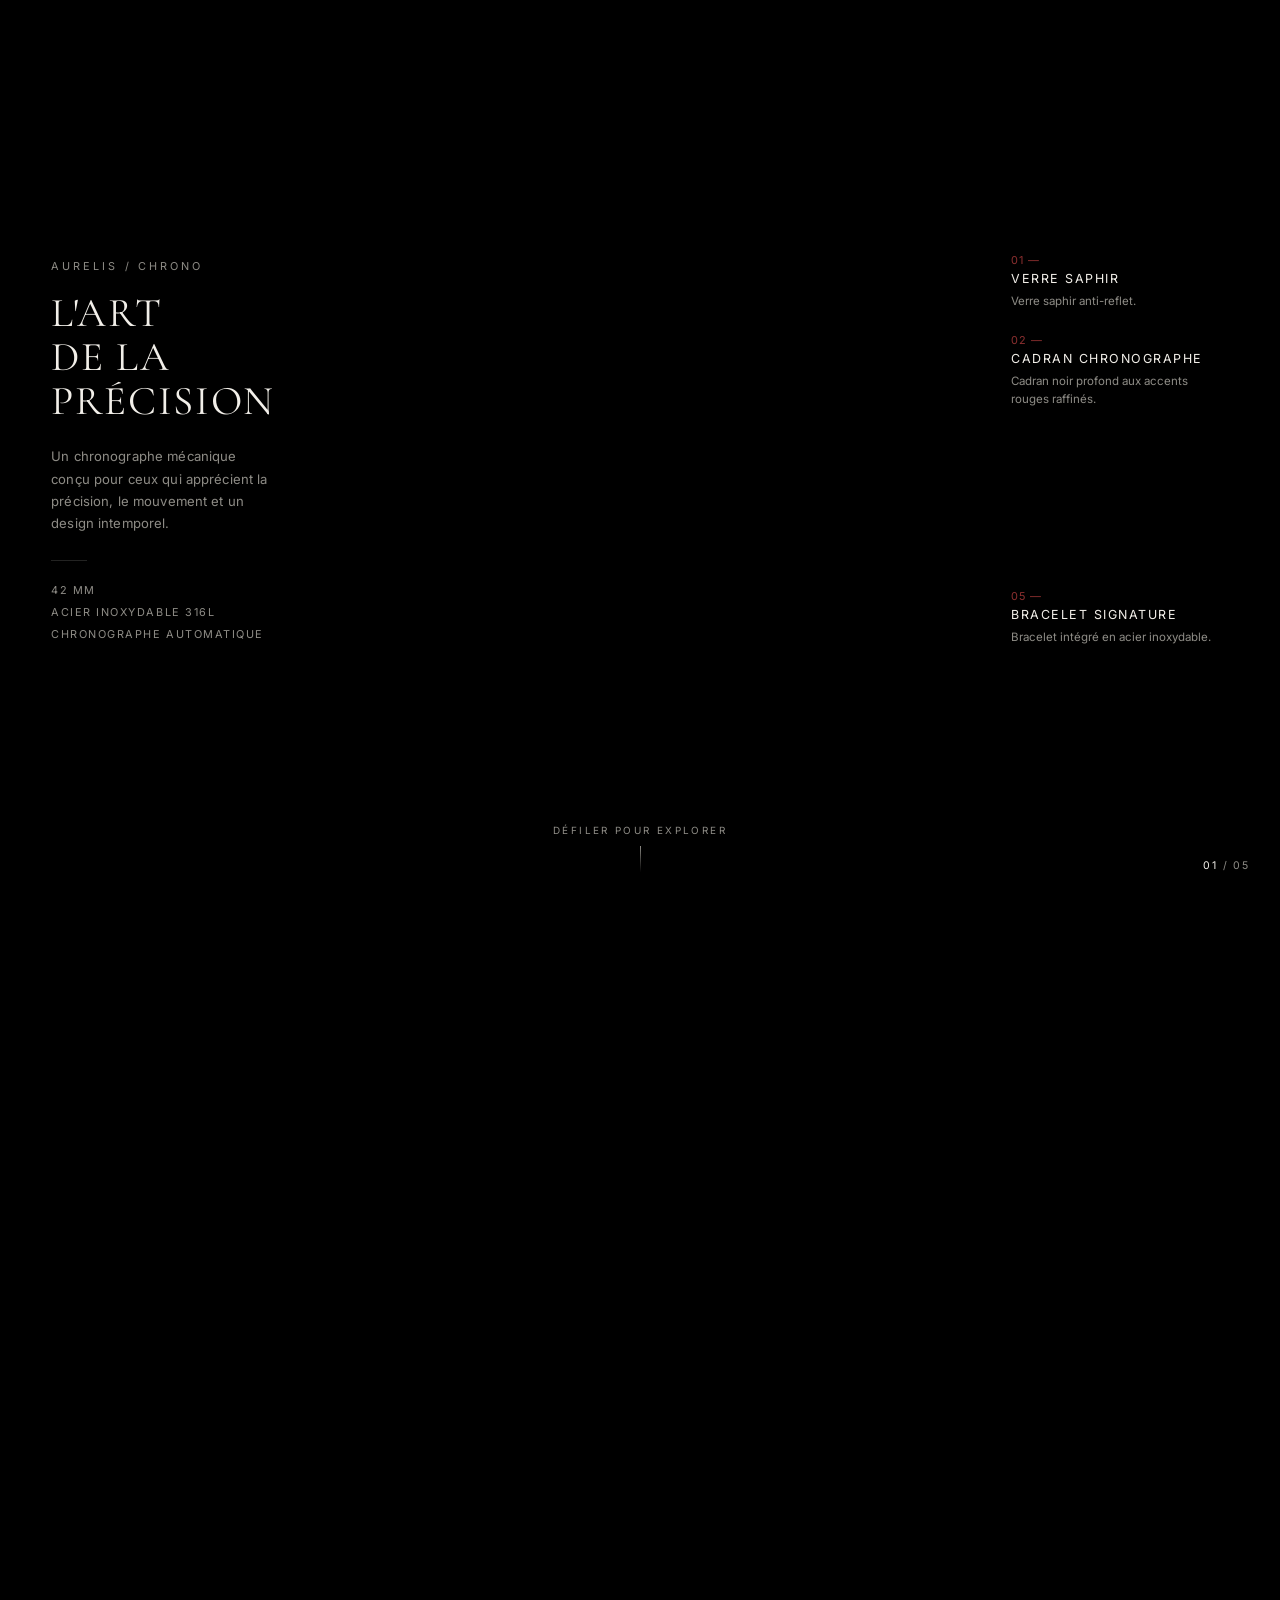
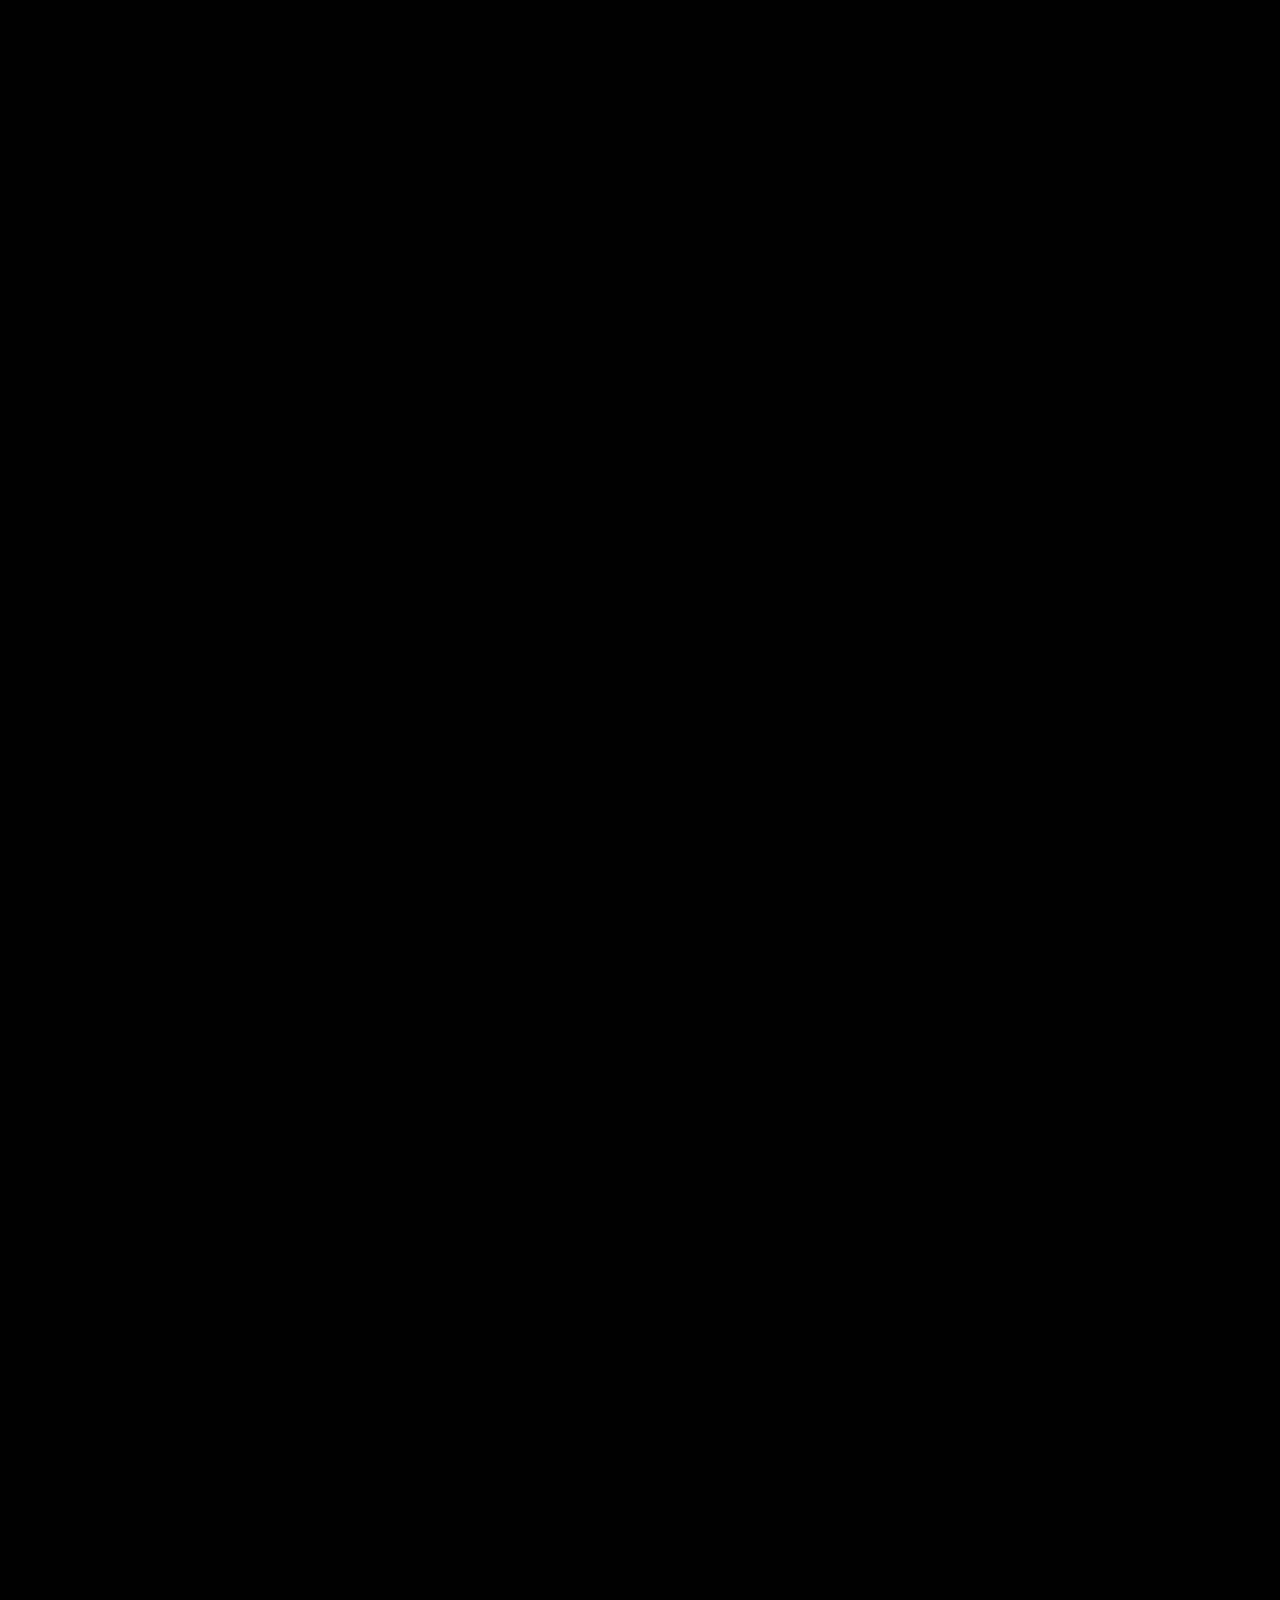
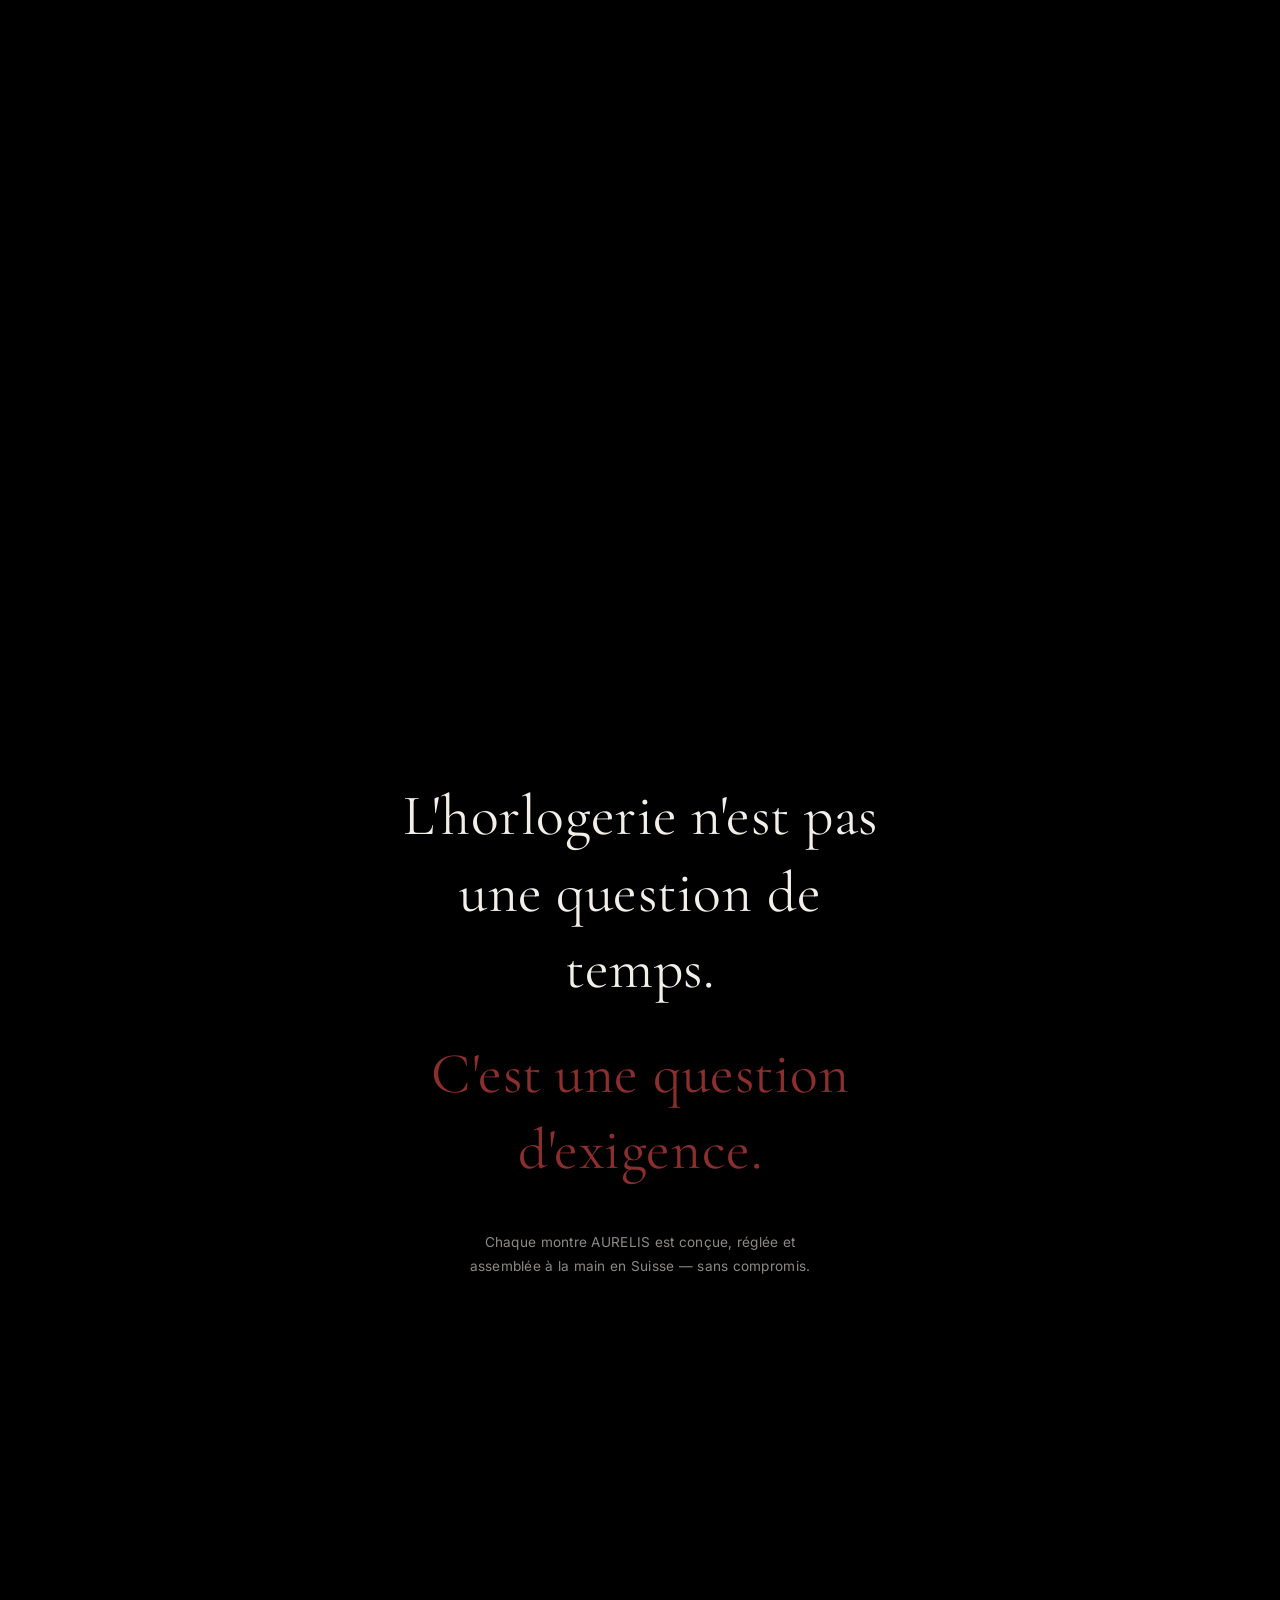
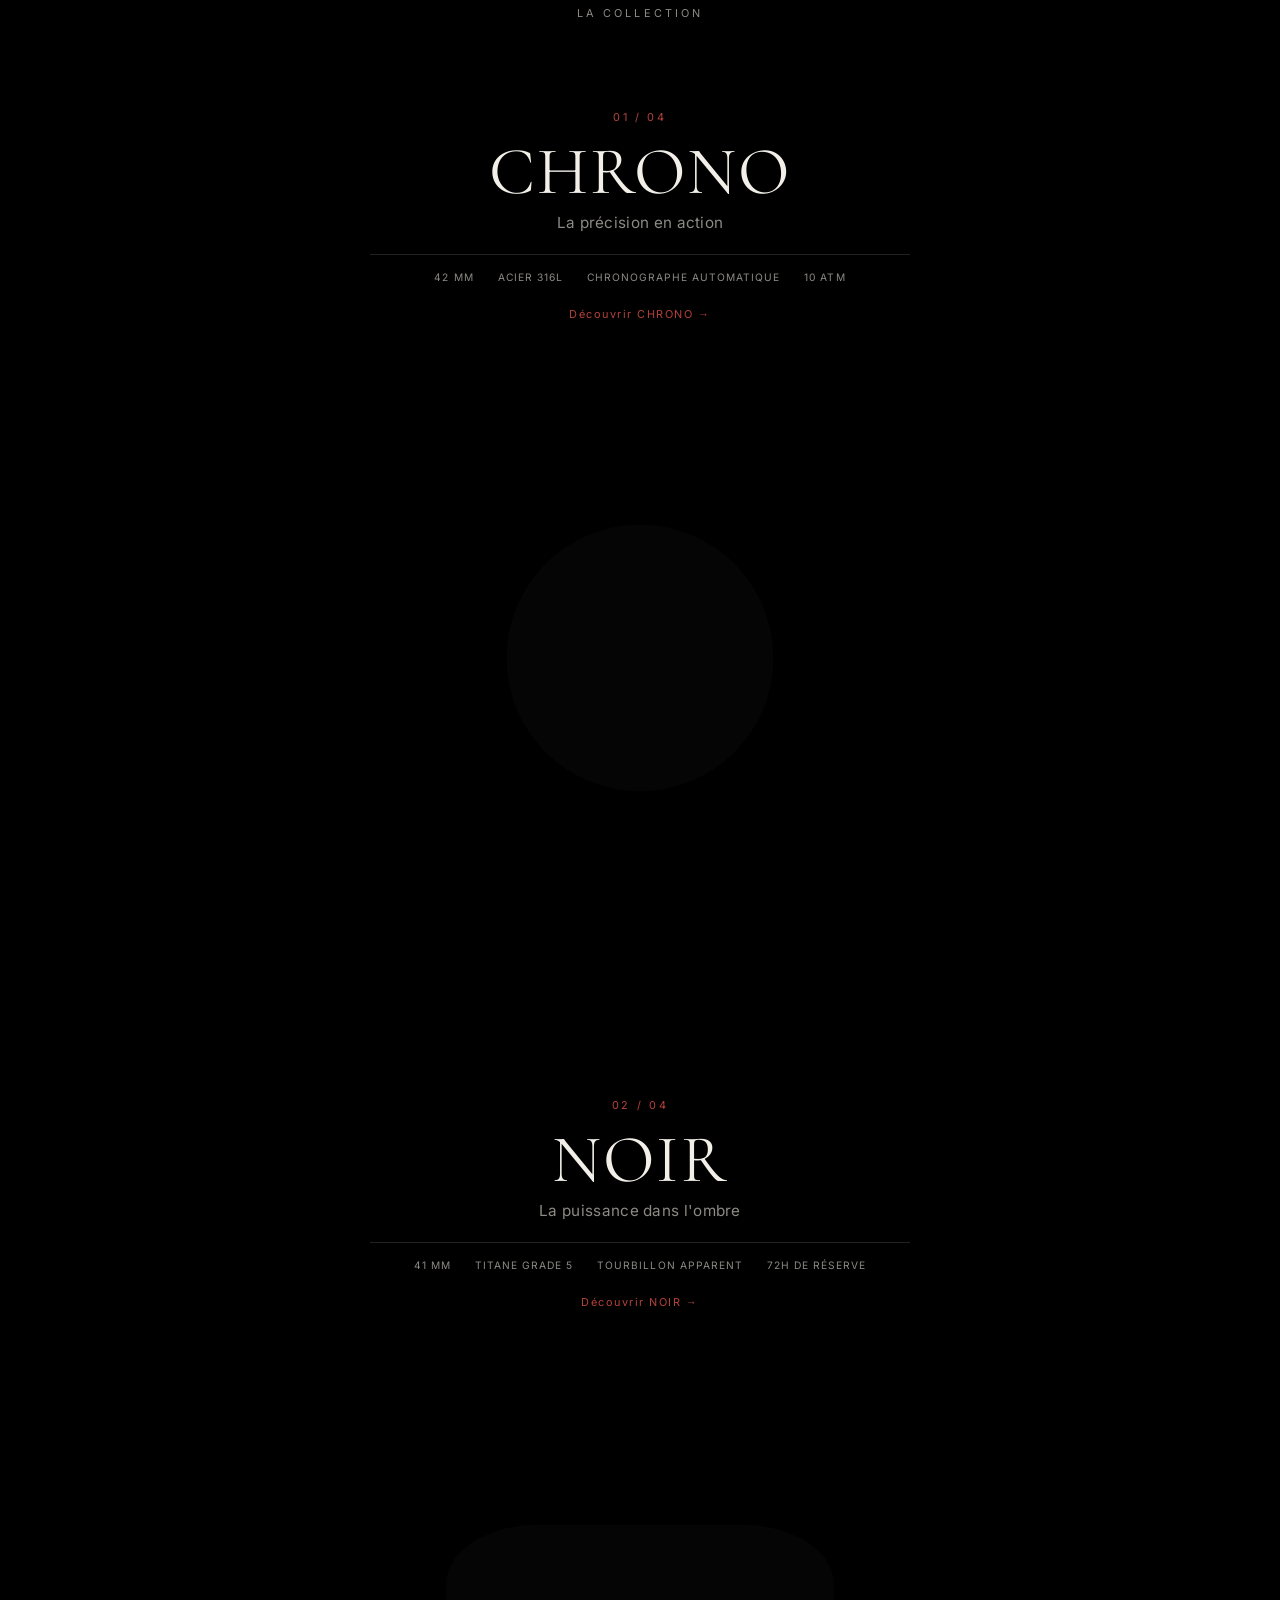
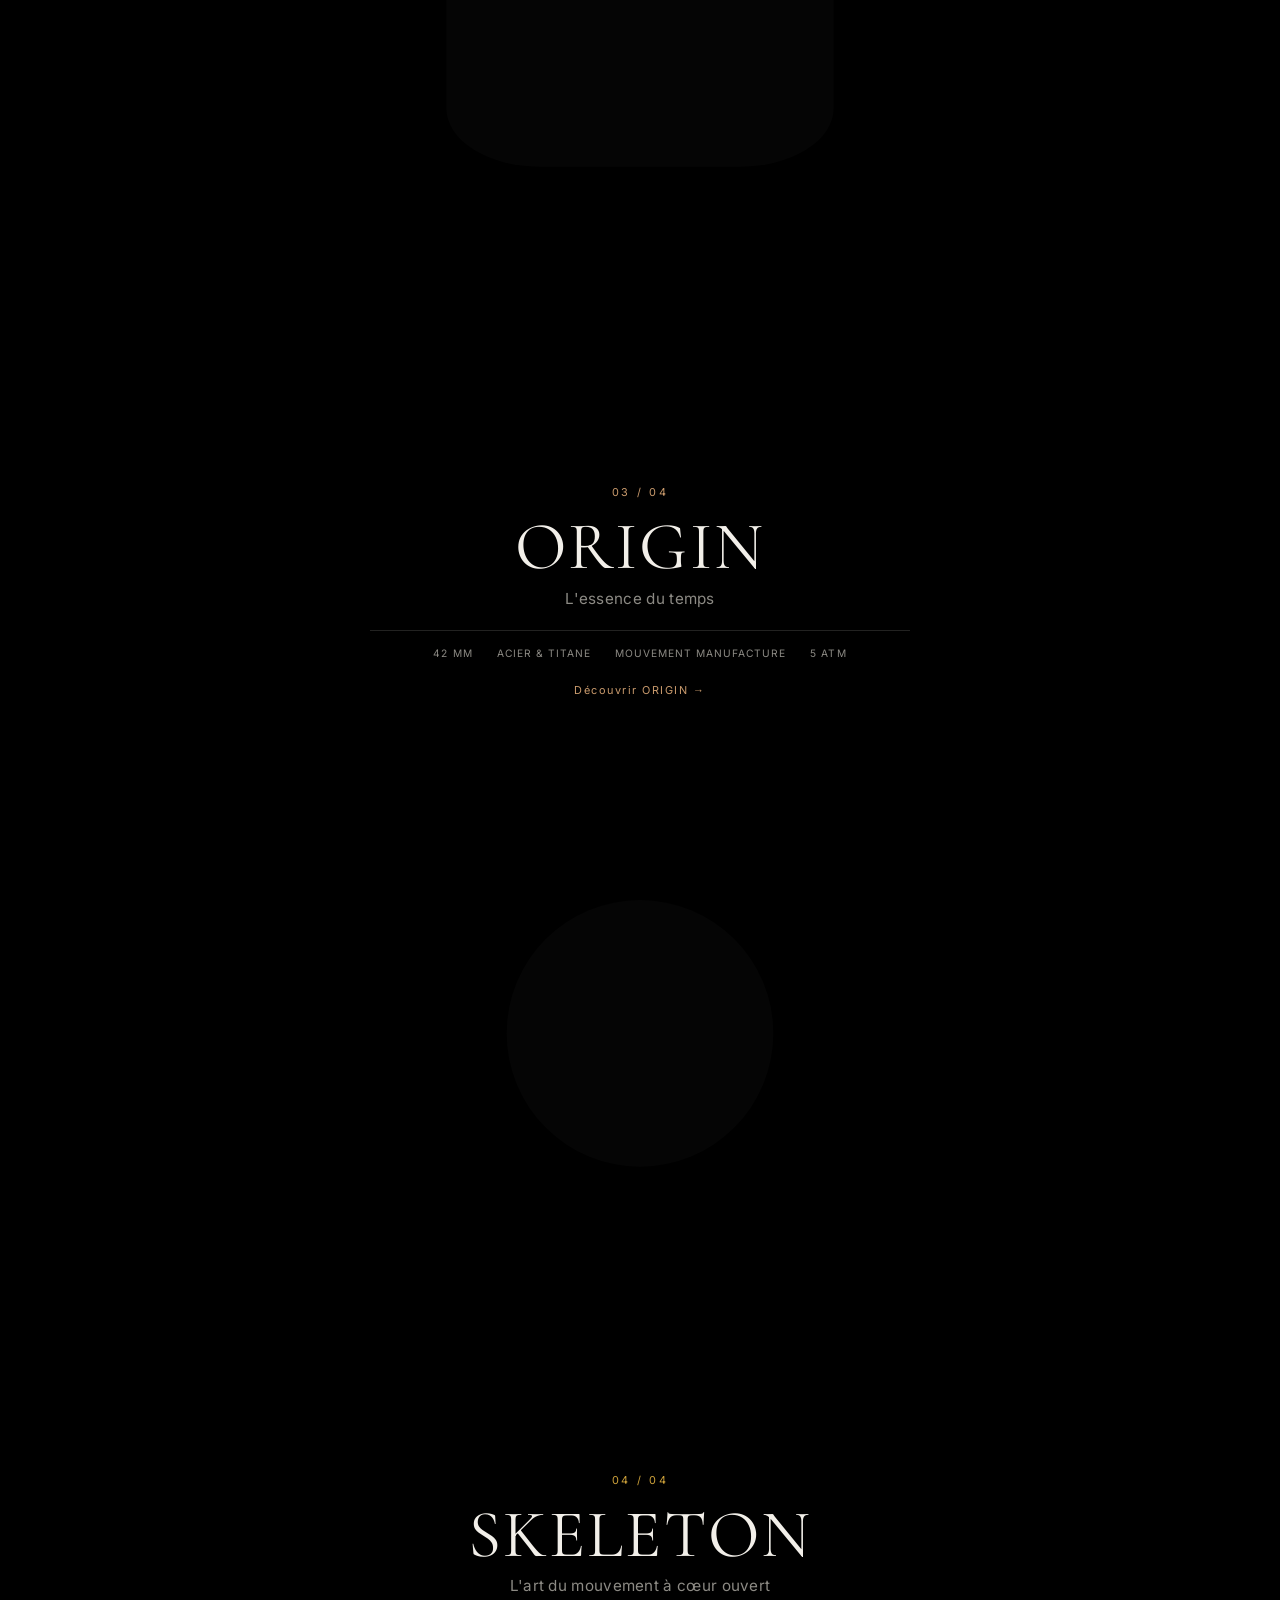
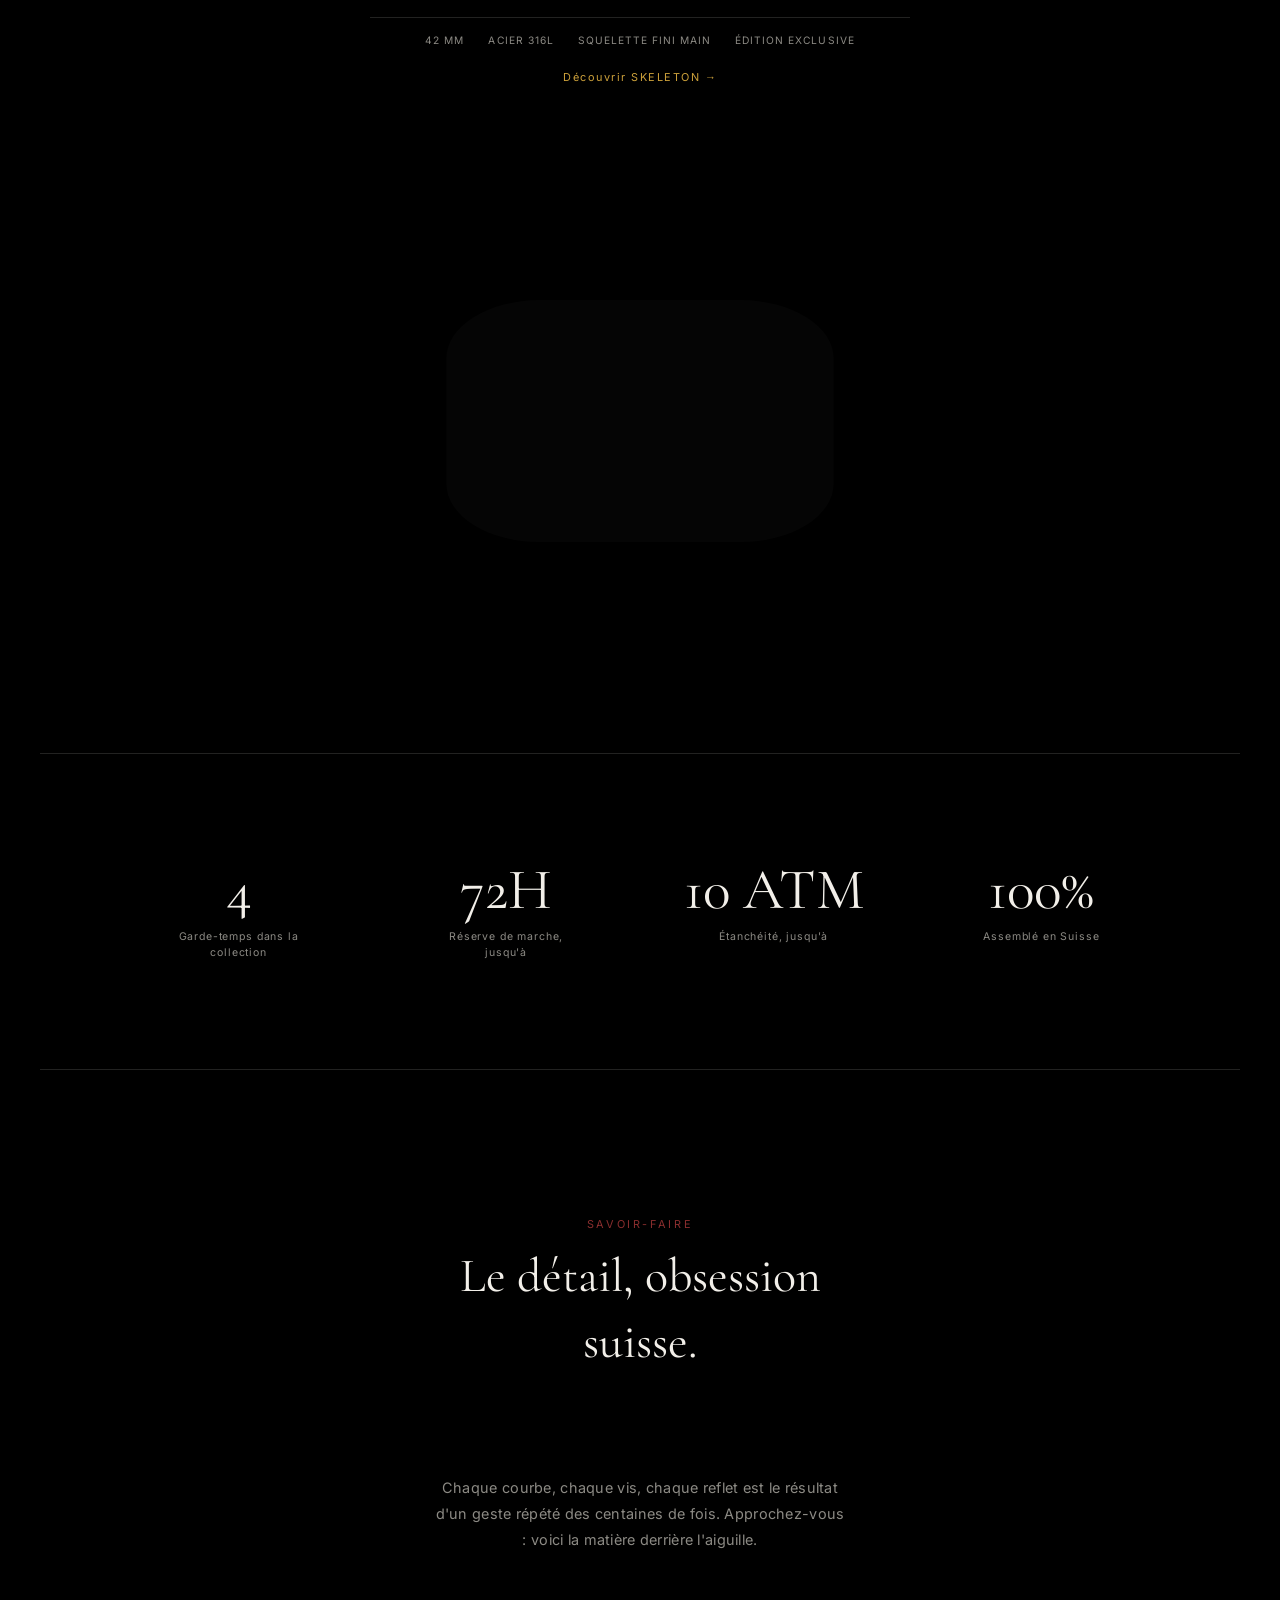
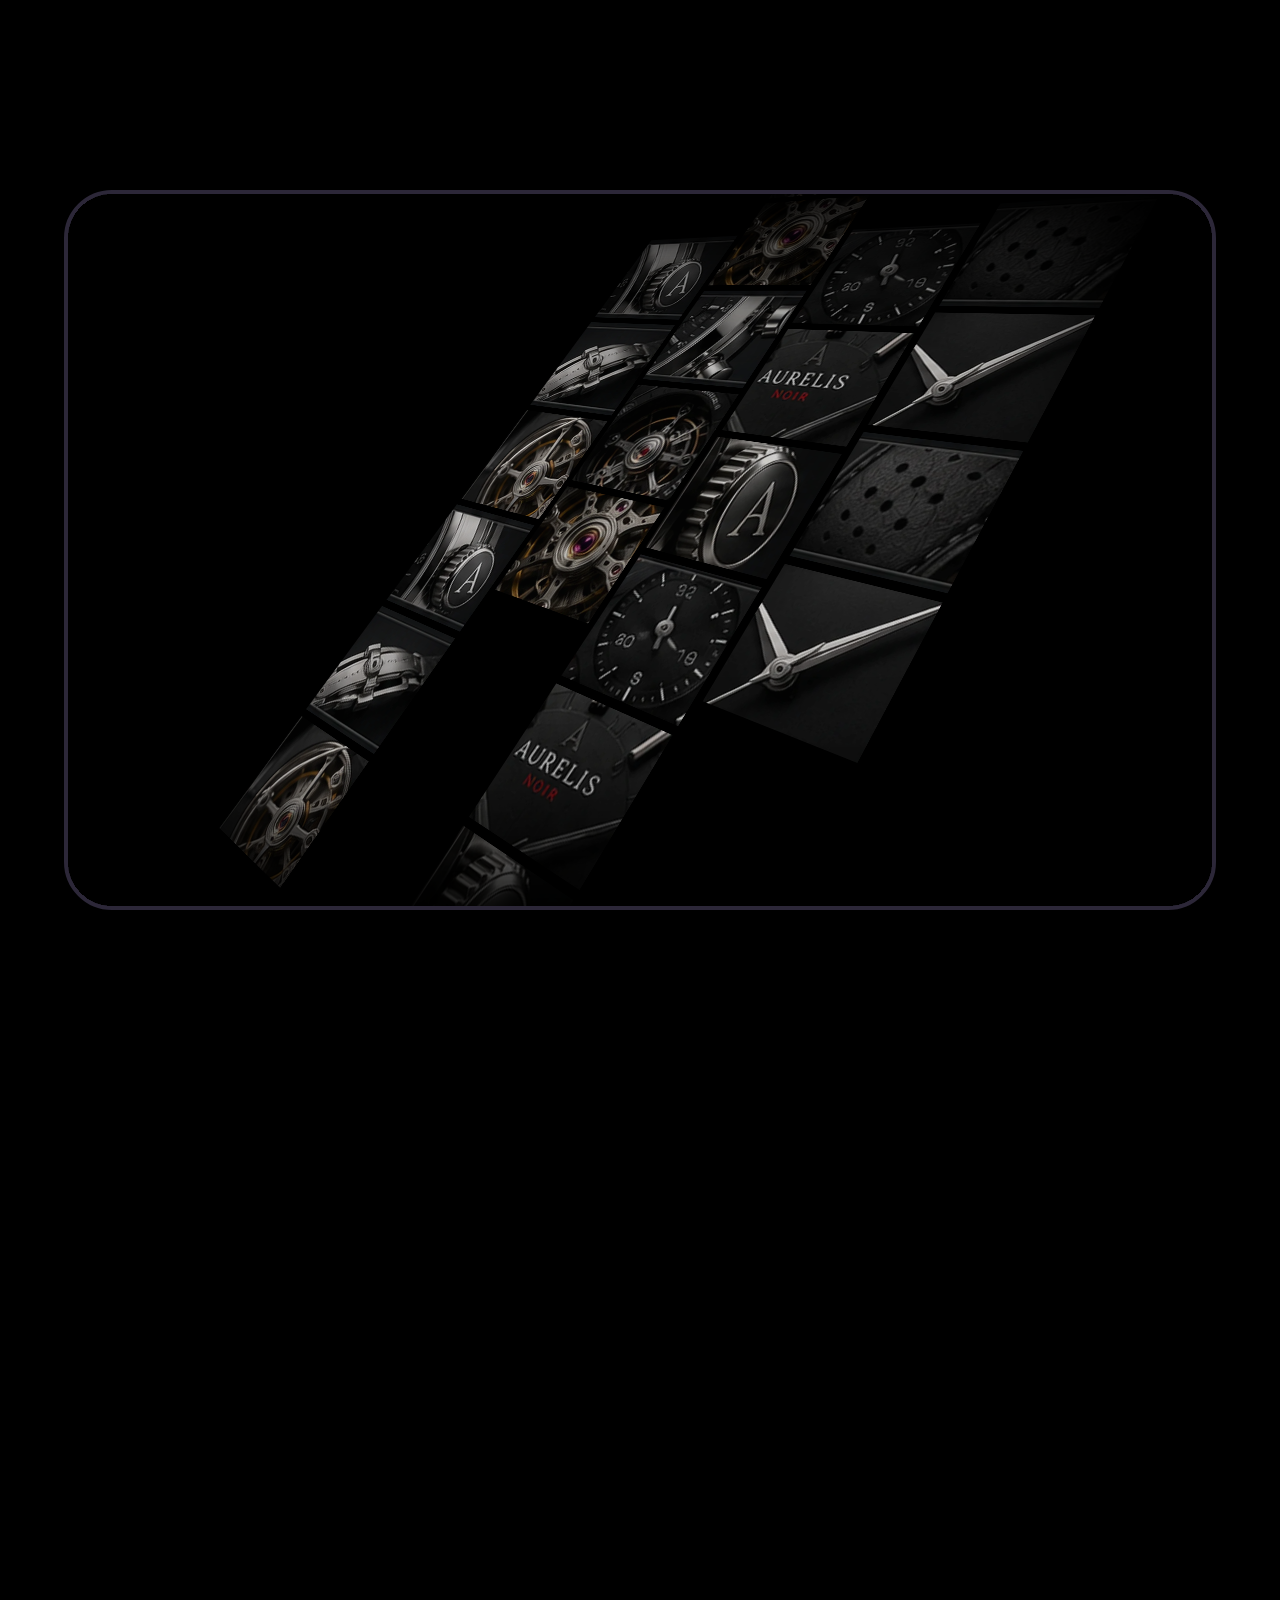
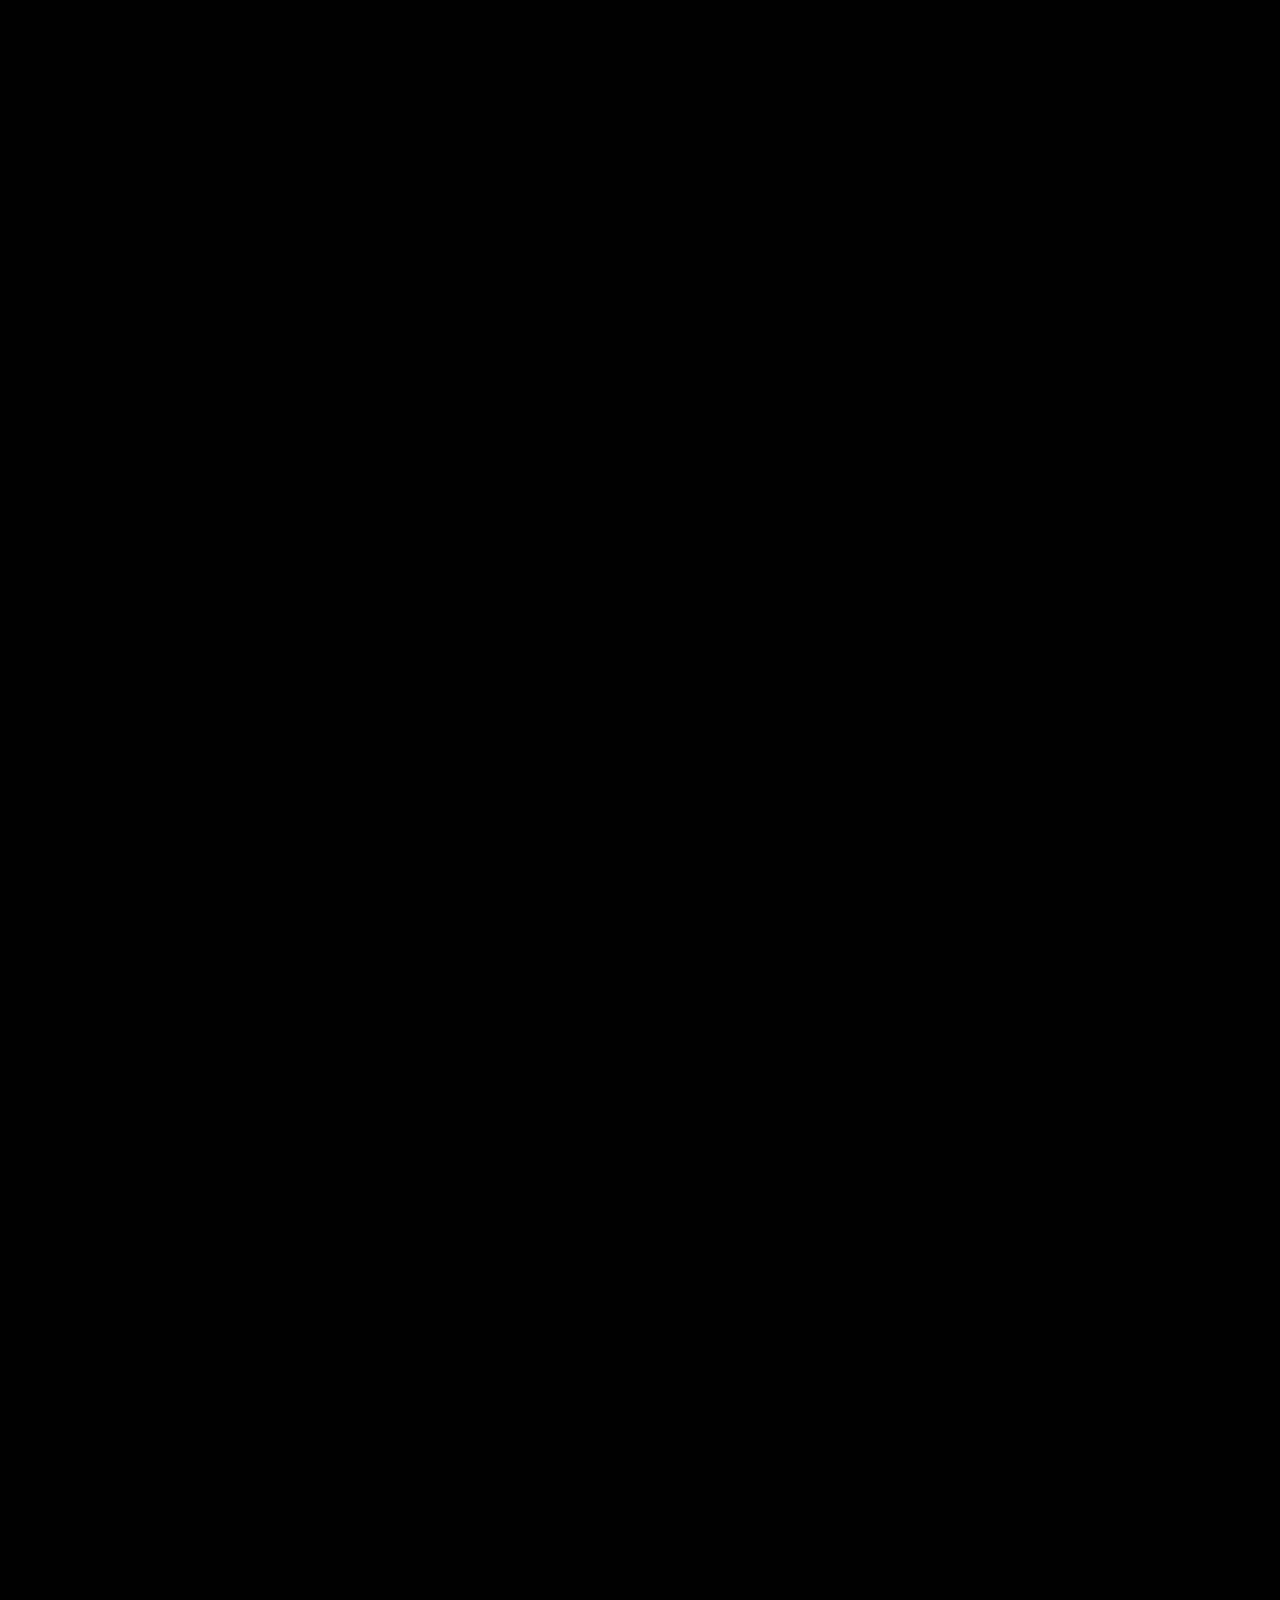
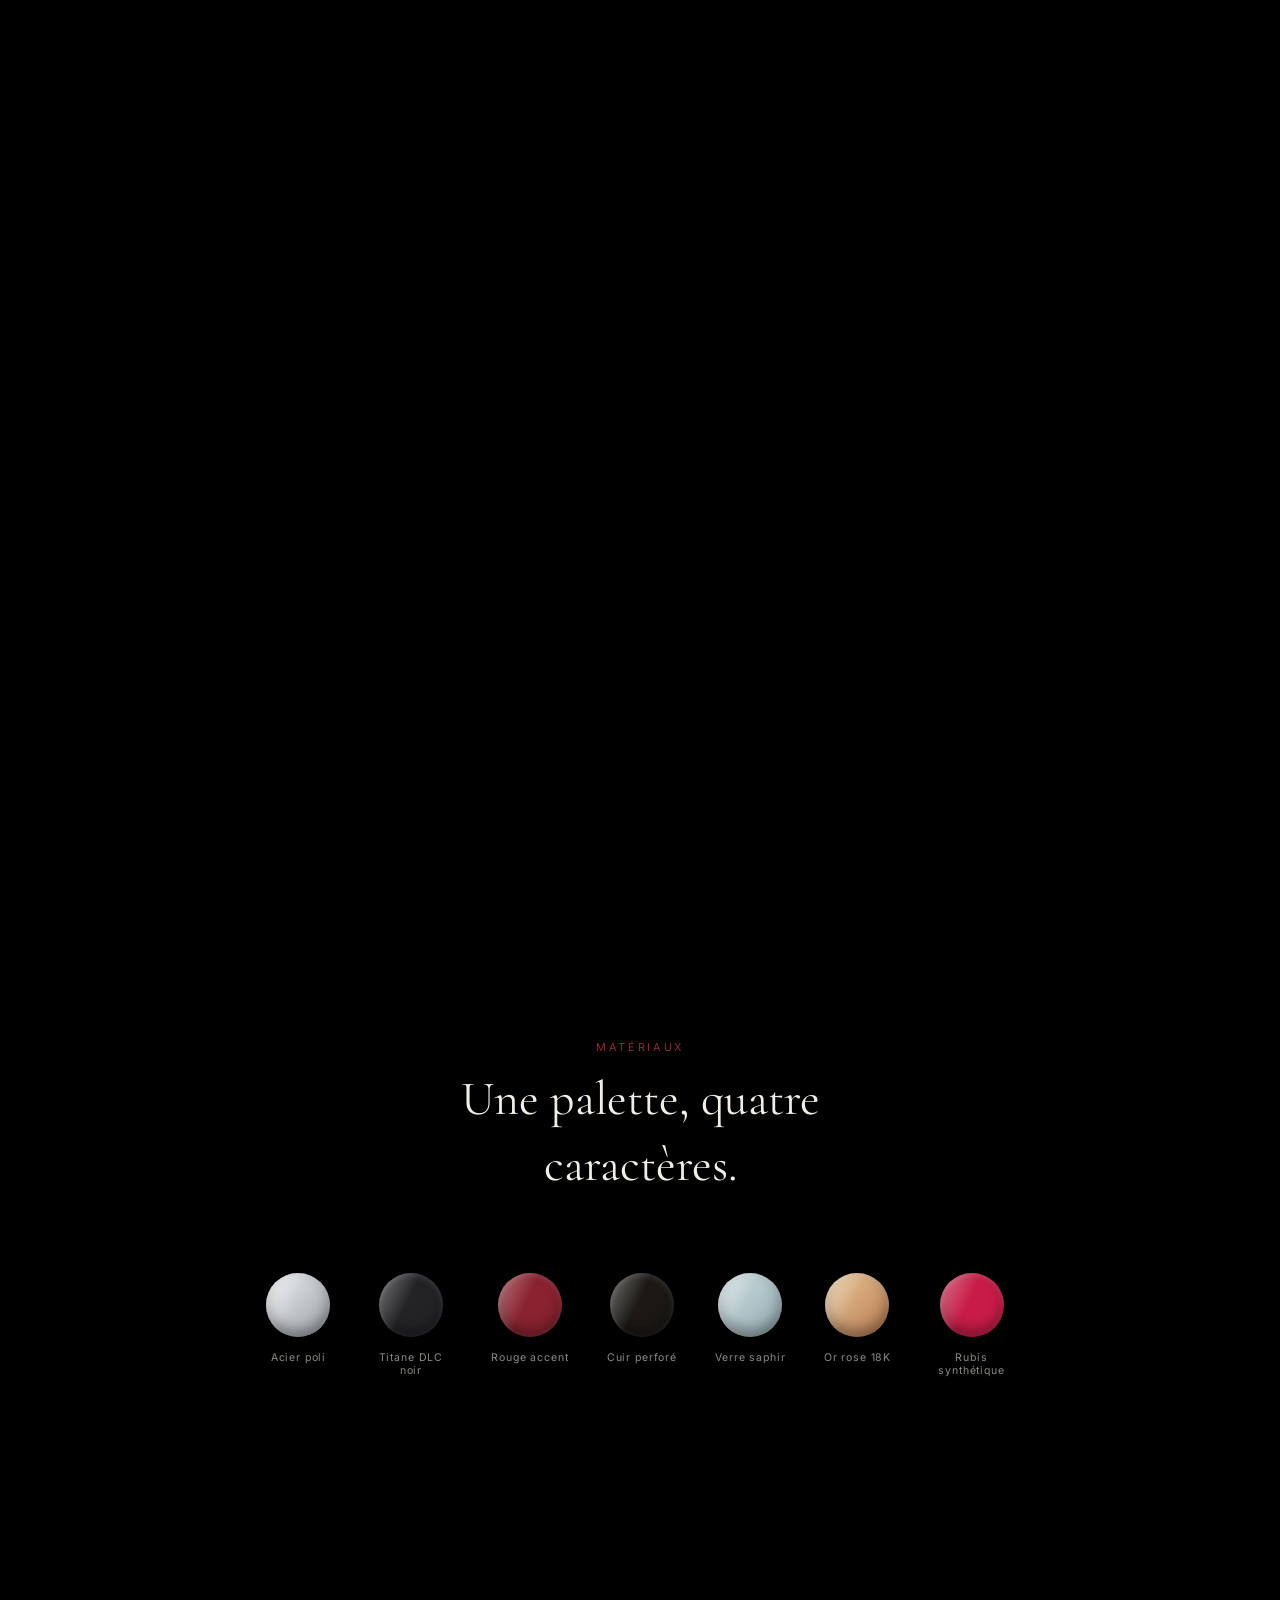
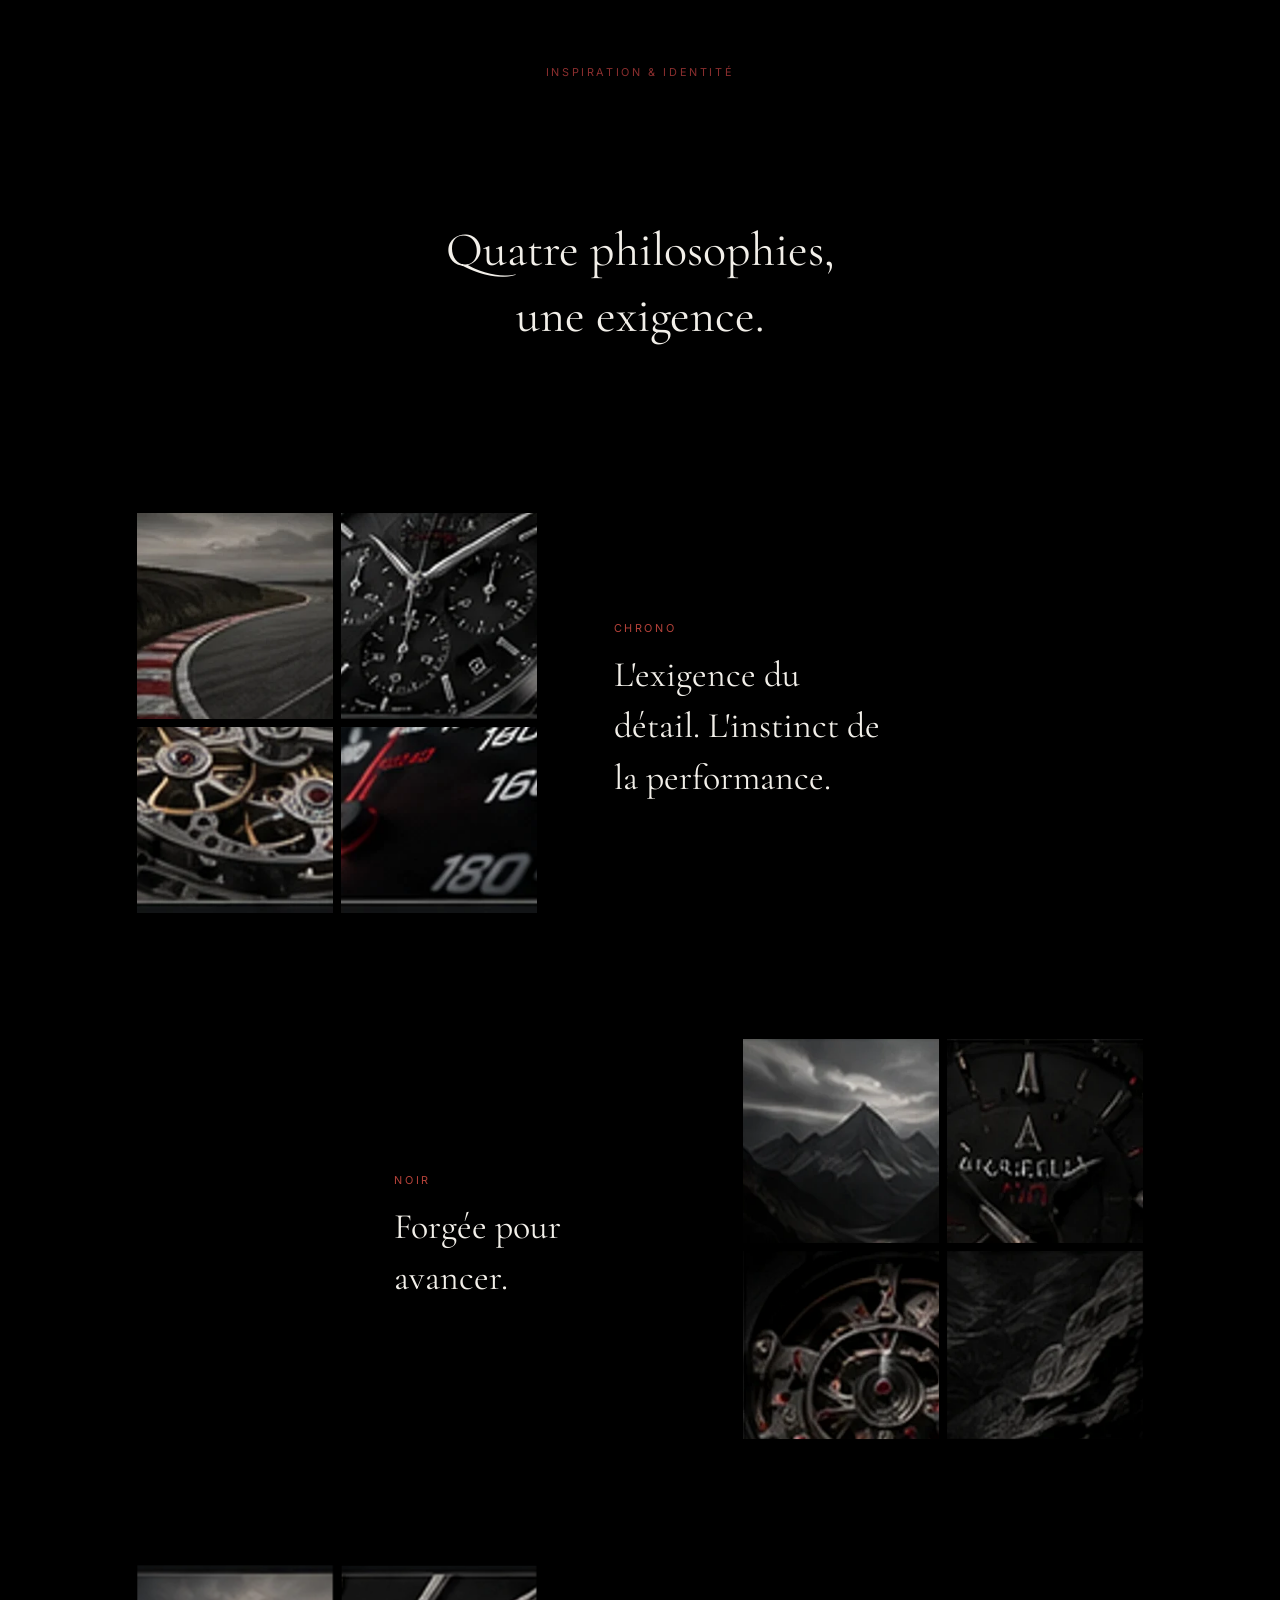
==== index.html @ 490b4fe9 "Initial commit: AURELIS site (portfolio demo, Weboost Studio) Static vanilla HTML/CSS/JS site with G" ====
<!doctype html>
<html lang="fr">
<head>
<meta charset="utf-8">
<meta name="viewport" content="width=device-width,initial-scale=1">
<link rel="icon" href="assets/favicon.svg" type="image/svg+xml">
<link rel="icon" href="assets/icons/favicon-32.png" sizes="32x32" type="image/png">
<link rel="apple-touch-icon" href="assets/icons/apple-touch-icon.png">
<title>AURELIS — L'Art de la Précision</title>
<link rel="preload" href="assets/fonts/cormorant-garamond.woff2" as="font" type="font/woff2" crossorigin>
<link rel="preload" href="assets/fonts/inter.woff2" as="font" type="font/woff2" crossorigin>
<link rel="preload" href="frames/frame_001.webp" as="image" fetchpriority="high">
<link rel="stylesheet" href="assets/css/style.css">
</head>
<body>

<div class="preloader" id="preloader">
  <div class="preloader-mark">A</div>
  <div class="preloader-bar"><span id="preloaderFill"></span></div>
  <div class="preloader-pct" id="preloaderPct">0%</div>
</div>
<script>
  // hide the preloader before first paint on repeat visits, so there is
  // no flash while GSAP and the rest of site.js are still loading.
  (function () {
    try {
      if (sessionStorage.getItem('aurelis-visited') === '1') {
        var el = document.getElementById('preloader');
        if (el) el.style.display = 'none';
      }
    } catch (e) { /* storage unavailable: preloader will show normally */ }
  })();
</script>

<div class="page-fade" id="pageFade"></div>
<div class="grain" aria-hidden="true"></div>

<div class="bg-fx" aria-hidden="true">
  <canvas id="bgCanvas"></canvas>
  <div class="halo" id="halo"></div>
</div>

<nav class="site-nav" id="siteNav">
  <a href="#heroPin" class="nav-mark magnetic">A</a>
  <div class="nav-links">
    <a href="#heroPin" class="magnetic">Accueil</a>
    <a href="#collection" class="magnetic">Collection</a>
    <a href="#savoir-faire" class="magnetic nav-optional">Savoir-faire</a>
    <a href="#maison" class="magnetic nav-optional">Maison</a>
    <a href="contact.html" class="magnetic">Contact</a>
  </div>
</nav>

<section class="hero-pin" id="heroPin">
  <div class="hero-stage">

    <div class="hero-col hero-col--left">
      <p class="eyebrow">AURELIS / CHRONO</p>
      <h1 class="hero-title">L'ART<br>DE LA PRÉCISION</h1>
      <p class="hero-desc">Un chronographe mécanique conçu pour ceux qui apprécient la précision, le mouvement et un design intemporel.</p>
      <div class="divider"></div>
      <ul class="specs">
        <li>42 MM</li>
        <li>ACIER INOXYDABLE 316L</li>
        <li>CHRONOGRAPHE AUTOMATIQUE</li>
      </ul>
    </div>

    <div class="hero-watch">
      <img id="watchFrame" class="watch-img" src="frames/frame_001.webp" width="512" height="766" alt="AURELIS CHRONO — vue éclatée" fetchpriority="high" decoding="async">
    </div>

    <div class="hero-col hero-col--right">
      <ul class="feature-list" id="featureList">
        <li class="feature" data-index="1">
          <span class="feature-num">01 —</span>
          <span class="feature-title">VERRE SAPHIR</span>
          <span class="feature-desc">Verre saphir anti-reflet.</span>
        </li>
        <li class="feature" data-index="2">
          <span class="feature-num">02 —</span>
          <span class="feature-title">CADRAN CHRONOGRAPHE</span>
          <span class="feature-desc">Cadran noir profond aux accents rouges raffinés.</span>
        </li>
        <li class="feature" data-index="3">
          <span class="feature-num">03 —</span>
          <span class="feature-title">MOUVEMENT AUTOMATIQUE</span>
          <span class="feature-desc">Calibre mécanique de précision.</span>
        </li>
        <li class="feature" data-index="4">
          <span class="feature-num">04 —</span>
          <span class="feature-title">BOÎTIER EN ACIER</span>
          <span class="feature-desc">Acier 316L brossé et poli.</span>
        </li>
        <li class="feature" data-index="5">
          <span class="feature-num">05 —</span>
          <span class="feature-title">BRACELET SIGNATURE</span>
          <span class="feature-desc">Bracelet intégré en acier inoxydable.</span>
        </li>
      </ul>
    </div>

    <div class="side-index" id="sideIndex" aria-hidden="true">
      <span id="sideIndexCurrent">01</span> / 05
    </div>

    <div class="scroll-hint" id="scrollHint">
      <span>DÉFILER POUR EXPLORER</span>
      <span class="scroll-hint-line"></span>
    </div>

  </div>
</section>

<section class="manifesto">
  <p class="manifesto-line" data-line>L'horlogerie n'est pas une question de temps.</p>
  <p class="manifesto-line manifesto-line--accent" data-line>C'est une question d'exigence.</p>
  <p class="manifesto-sub" data-reveal>Chaque montre AURELIS est conçue, réglée et assemblée à la main en Suisse — sans compromis.</p>
</section>

<section class="collection" id="collection">
  <p class="collection-eyebrow" data-reveal>LA COLLECTION</p>

  <article class="reveal-item mask--circle" style="--accent:#b5423a">
    <div class="reveal-text">
      <span class="reveal-index">01 / 04</span>
      <h3 class="reveal-name">CHRONO</h3>
      <p class="reveal-tagline">La précision en action</p>
      <ul class="reveal-specs">
        <li>42 MM</li>
        <li>ACIER 316L</li>
        <li>CHRONOGRAPHE AUTOMATIQUE</li>
        <li>10 ATM</li>
      </ul>
      <a href="chrono.html" class="reveal-link magnetic">Découvrir CHRONO →</a>
    </div>
    <div class="reveal-media">
      <a href="chrono.html"><img src="assets/img/chrono.webp" alt="AURELIS CHRONO" width="1536" height="1024" loading="lazy" decoding="async"></a>
    </div>
  </article>

  <article class="reveal-item mask--rounded" style="--accent:#b5423a">
    <div class="reveal-text">
      <span class="reveal-index">02 / 04</span>
      <h3 class="reveal-name">NOIR</h3>
      <p class="reveal-tagline">La puissance dans l'ombre</p>
      <ul class="reveal-specs">
        <li>41 MM</li>
        <li>TITANE GRADE 5</li>
        <li>TOURBILLON APPARENT</li>
        <li>72H DE RÉSERVE</li>
      </ul>
      <a href="noir.html" class="reveal-link magnetic">Découvrir NOIR →</a>
    </div>
    <div class="reveal-media">
      <a href="noir.html"><img src="assets/img/noir.webp" alt="AURELIS NOIR" width="1536" height="1024" loading="lazy" decoding="async"></a>
    </div>
  </article>

  <article class="reveal-item mask--circle" style="--accent:#c99a6c">
    <div class="reveal-text">
      <span class="reveal-index">03 / 04</span>
      <h3 class="reveal-name">ORIGIN</h3>
      <p class="reveal-tagline">L'essence du temps</p>
      <ul class="reveal-specs">
        <li>42 MM</li>
        <li>ACIER &amp; TITANE</li>
        <li>MOUVEMENT MANUFACTURE</li>
        <li>5 ATM</li>
      </ul>
      <a href="origin.html" class="reveal-link magnetic">Découvrir ORIGIN →</a>
    </div>
    <div class="reveal-media">
      <a href="origin.html"><img src="assets/img/origin.webp" alt="AURELIS ORIGIN" width="1536" height="1024" loading="lazy" decoding="async"></a>
    </div>
  </article>

  <article class="reveal-item mask--rounded" style="--accent:#cda13a">
    <div class="reveal-text">
      <span class="reveal-index">04 / 04</span>
      <h3 class="reveal-name">SKELETON</h3>
      <p class="reveal-tagline">L'art du mouvement à cœur ouvert</p>
      <ul class="reveal-specs">
        <li>42 MM</li>
        <li>ACIER 316L</li>
        <li>SQUELETTE FINI MAIN</li>
        <li>ÉDITION EXCLUSIVE</li>
      </ul>
      <a href="skeleton.html" class="reveal-link magnetic">Découvrir SKELETON →</a>
    </div>
    <div class="reveal-media">
      <a href="skeleton.html"><img src="assets/img/skeleton.webp" alt="AURELIS SKELETON" width="1536" height="1024" loading="lazy" decoding="async"></a>
    </div>
  </article>
</section>

<section class="stats">
  <div class="stat" data-count="4" data-reveal>
    <span class="stat-num"><span data-count-to="4">0</span></span>
    <span class="stat-label">Garde-temps dans la collection</span>
  </div>
  <div class="stat" data-count="72" data-reveal>
    <span class="stat-num"><span data-count-to="72">0</span>H</span>
    <span class="stat-label">Réserve de marche, jusqu'à</span>
  </div>
  <div class="stat" data-count="10" data-reveal>
    <span class="stat-num"><span data-count-to="10">0</span> ATM</span>
    <span class="stat-label">Étanchéité, jusqu'à</span>
  </div>
  <div class="stat" data-count="100" data-reveal>
    <span class="stat-num"><span data-count-to="100">0</span>%</span>
    <span class="stat-label">Assemblé en Suisse</span>
  </div>
</section>

<section class="craft" id="savoir-faire">
  <div class="craft-intro">
    <p class="craft-eyebrow" data-reveal>SAVOIR-FAIRE</p>
    <h2 class="craft-title" data-line>Le détail, obsession suisse.</h2>
    <p class="craft-intro-text" data-reveal>Chaque courbe, chaque vis, chaque reflet est le résultat d'un geste répété des centaines de fois. Approchez-vous : voici la matière derrière l'aiguille.</p>
  </div>

  <div class="unfurl-wrap" id="unfurlWrap">
    <div class="unfurl-banner" id="unfurlBanner">
      <div class="unfurl-perspective">
        <span class="unfurl-vignette unfurl-vignette--v" aria-hidden="true"></span>
        <span class="unfurl-vignette unfurl-vignette--h" aria-hidden="true"></span>
        <div class="unfurl-grid" id="unfurlGrid">
          <div class="unfurl-col" id="unfurlCol1"></div>
          <div class="unfurl-col" id="unfurlCol2"></div>
          <div class="unfurl-col" id="unfurlCol3"></div>
          <div class="unfurl-col" id="unfurlCol4"></div>
        </div>
      </div>
    </div>
  </div>
</section>

<section class="materials">
  <p class="materials-eyebrow" data-reveal>MATÉRIAUX</p>
  <h2 class="materials-title" data-line>Une palette, quatre caractères.</h2>
  <div class="materials-row">
    <div class="swatch" data-reveal style="--swatch: linear-gradient(135deg,#eef0f2,#9aa0a6)">
      <span class="swatch-dot"></span><span class="swatch-label">Acier poli</span>
    </div>
    <div class="swatch" data-reveal style="--swatch:#232326">
      <span class="swatch-dot"></span><span class="swatch-label">Titane DLC noir</span>
    </div>
    <div class="swatch" data-reveal style="--swatch:#8a2230">
      <span class="swatch-dot"></span><span class="swatch-label">Rouge accent</span>
    </div>
    <div class="swatch" data-reveal style="--swatch:#1b1815">
      <span class="swatch-dot"></span><span class="swatch-label">Cuir perforé</span>
    </div>
    <div class="swatch" data-reveal style="--swatch: linear-gradient(135deg,#d3e2e6,#8fa6ac)">
      <span class="swatch-dot"></span><span class="swatch-label">Verre saphir</span>
    </div>
    <div class="swatch" data-reveal style="--swatch: linear-gradient(135deg,#e9c99c,#b8794f)">
      <span class="swatch-dot"></span><span class="swatch-label">Or rose 18K</span>
    </div>
    <div class="swatch" data-reveal style="--swatch:#c81c46">
      <span class="swatch-dot"></span><span class="swatch-label">Rubis synthétique</span>
    </div>
  </div>
</section>

<section class="inspiration">
  <p class="inspiration-eyebrow" data-reveal>INSPIRATION &amp; IDENTITÉ</p>
  <h2 class="inspiration-title" data-line>Quatre philosophies, une exigence.</h2>

  <div class="insp-group" style="--accent:#b5423a">
    <div class="insp-grid">
      <div class="insp-tile"><img src="assets/img/inspiration/chrono-insp-1.webp" alt="Circuit automobile, virage relevé" width="516" height="294" loading="lazy" decoding="async"></div>
      <div class="insp-tile"><img src="assets/img/inspiration/chrono-insp-2.webp" alt="AURELIS CHRONO, gros plan cadran" width="516" height="294" loading="lazy" decoding="async"></div>
      <div class="insp-tile"><img src="assets/img/inspiration/chrono-insp-3.webp" alt="Mouvement chronographe, rouages" width="516" height="240" loading="lazy" decoding="async"></div>
      <div class="insp-tile"><img src="assets/img/inspiration/chrono-insp-4.webp" alt="Compte-tours de sport automobile" width="516" height="240" loading="lazy" decoding="async"></div>
    </div>
    <div class="insp-text">
      <p class="insp-model">CHRONO</p>
      <p class="insp-quote" data-line>L'exigence du détail. L'instinct de la performance.</p>
    </div>
  </div>

  <div class="insp-group insp-group--reverse" style="--accent:#b5423a">
    <div class="insp-grid">
      <div class="insp-tile"><img src="assets/img/inspiration/noir-insp-1.webp" alt="Sommet montagneux dans la brume" width="405" height="315" loading="lazy" decoding="async"></div>
      <div class="insp-tile"><img src="assets/img/inspiration/noir-insp-2.webp" alt="AURELIS NOIR, gros plan cadran" width="390" height="315" loading="lazy" decoding="async"></div>
      <div class="insp-tile"><img src="assets/img/inspiration/noir-insp-3.webp" alt="Tourbillon apparent, gros plan" width="405" height="285" loading="lazy" decoding="async"></div>
      <div class="insp-tile"><img src="assets/img/inspiration/noir-insp-4.webp" alt="Roche noire texturée" width="390" height="285" loading="lazy" decoding="async"></div>
    </div>
    <div class="insp-text">
      <p class="insp-model">NOIR</p>
      <p class="insp-quote" data-line>Forgée pour avancer.</p>
    </div>
  </div>

  <div class="insp-group" style="--accent:#c99a6c">
    <div class="insp-grid">
      <div class="insp-tile"><img src="assets/img/inspiration/origin-insp-1.webp" alt="Rivière serpentant entre les montagnes" width="570" height="285" loading="lazy" decoding="async"></div>
      <div class="insp-tile"><img src="assets/img/inspiration/origin-insp-2.webp" alt="AURELIS ORIGIN, aiguilles dauphine" width="570" height="285" loading="lazy" decoding="async"></div>
      <div class="insp-tile"><img src="assets/img/inspiration/origin-insp-3.webp" alt="Tourbillon apparent, gros plan" width="570" height="234" loading="lazy" decoding="async"></div>
      <div class="insp-tile"><img src="assets/img/inspiration/origin-insp-4.webp" alt="Acier brossé, texture" width="570" height="234" loading="lazy" decoding="async"></div>
    </div>
    <div class="insp-text">
      <p class="insp-model">ORIGIN</p>
      <p class="insp-quote" data-line>Forgée dans le temps, conçue pour demain.</p>
    </div>
  </div>

  <div class="insp-group insp-group--reverse" style="--accent:#cda13a">
    <div class="insp-grid">
      <div class="insp-tile"><img src="assets/img/inspiration/skeleton-insp-1.webp" alt="Escalier en spirale, vue du dessus" width="570" height="270" loading="lazy" decoding="async"></div>
      <div class="insp-tile"><img src="assets/img/inspiration/skeleton-insp-2.webp" alt="Mouvement squelette, gros plan" width="570" height="270" loading="lazy" decoding="async"></div>
      <div class="insp-tile"><img src="assets/img/inspiration/skeleton-insp-3.webp" alt="Pont suspendu au crépuscule" width="570" height="234" loading="lazy" decoding="async"></div>
      <div class="insp-tile"><img src="assets/img/inspiration/skeleton-insp-4.webp" alt="Rouage doré et rubis, gros plan" width="570" height="234" loading="lazy" decoding="async"></div>
    </div>
    <div class="insp-text">
      <p class="insp-model">SKELETON</p>
      <p class="insp-quote" data-line>L'architecture de la précision.</p>
    </div>
  </div>
</section>

<footer class="closing" id="maison">
  <p class="closing-eyebrow" data-reveal>AURELIS — GENÈVE, SUISSE</p>
  <h2 class="closing-word" id="closingWord">AURELIS</h2>
  <p class="closing-tagline" data-reveal>Le temps, réinventé.</p>
  <div class="footer-links">
    <a href="#heroPin" class="magnetic">Retour en haut</a>
    <span>·</span>
    <a href="#collection" class="magnetic">Collection</a>
    <span>·</span>
    <a href="#savoir-faire" class="magnetic">Savoir-faire</a>
    <span>·</span>
    <a href="contact.html" class="magnetic">Contact</a>
  </div>
  <p class="footer-legal">© 2026 AURELIS. Tous droits réservés. — <a href="mentions-legales.html">Mentions légales</a></p>
</footer>

<script src="assets/js/vendor/gsap.min.js"></script>
<script src="assets/js/vendor/ScrollTrigger.min.js"></script>
<script src="assets/js/vendor/lenis.min.js"></script>
<script src="assets/js/main.js"></script>
<script src="assets/js/site.js"></script>
<script src="assets/js/transitions.js"></script>
</body>
</html>
---- assets/css/style.css ----
@font-face {
  font-family: 'Cormorant Garamond';
  font-style: normal;
  font-weight: 300;
  font-display: swap;
  src: url('../fonts/cormorant-garamond.woff2') format('woff2');
}

@font-face {
  font-family: 'Cormorant Garamond';
  font-style: normal;
  font-weight: 400;
  font-display: swap;
  src: url('../fonts/cormorant-garamond.woff2') format('woff2');
}

@font-face {
  font-family: 'Cormorant Garamond';
  font-style: normal;
  font-weight: 500;
  font-display: swap;
  src: url('../fonts/cormorant-garamond.woff2') format('woff2');
}

@font-face {
  font-family: 'Inter';
  font-style: normal;
  font-weight: 400;
  font-display: swap;
  src: url('../fonts/inter.woff2') format('woff2');
}

@font-face {
  font-family: 'Inter';
  font-style: normal;
  font-weight: 500;
  font-display: swap;
  src: url('../fonts/inter.woff2') format('woff2');
}

@font-face {
  font-family: 'Inter';
  font-style: normal;
  font-weight: 600;
  font-display: swap;
  src: url('../fonts/inter.woff2') format('woff2');
}

:root {
  --bg: #000000;
  --ink: #f2efe9;
  --ink-dim: #8c8a84;
  --line: rgba(242, 239, 233, 0.14);
  --accent: #8a2e2e;
  --serif: 'Cormorant Garamond', 'Times New Roman', serif;
  --sans: 'Inter', -apple-system, 'Helvetica Neue', Arial, sans-serif;
}

* { box-sizing: border-box; }
html, body { margin: 0; padding: 0; }

html { background: var(--bg); }

html.is-loading { overflow: hidden; }

.page-fade {
  position: fixed;
  inset: 0;
  z-index: 9997;
  background: var(--bg);
  pointer-events: none;
}

body {
  background: var(--bg);
  color: var(--ink);
  font-family: var(--sans);
  -webkit-font-smoothing: antialiased;
}

/* ---------- preloader ---------- */

.preloader {
  position: fixed;
  inset: 0;
  z-index: 9999;
  background: var(--bg);
  display: flex;
  flex-direction: column;
  align-items: center;
  justify-content: center;
  gap: 22px;
}

.preloader-mark {
  font-family: var(--serif);
  font-size: 3.2rem;
  color: var(--ink);
  letter-spacing: 0.02em;
}

.preloader-bar {
  width: 180px;
  height: 1px;
  background: rgba(242, 239, 233, 0.16);
  overflow: hidden;
}

.preloader-bar span {
  display: block;
  width: 0%;
  height: 100%;
  background: var(--ink);
}

.preloader-pct {
  font-size: 0.66rem;
  letter-spacing: 0.2em;
  color: var(--ink-dim);
}

/* ---------- film grain overlay ---------- */

.grain {
  position: fixed;
  inset: -60px;
  z-index: 9000;
  pointer-events: none;
  opacity: 0.05;
  mix-blend-mode: overlay;
  background-image: url("data:image/svg+xml;utf8,<svg xmlns='http://www.w3.org/2000/svg' width='160' height='160'><filter id='n'><feTurbulence type='fractalNoise' baseFrequency='0.85' numOctaves='2' stitchTiles='stitch'/></filter><rect width='100%25' height='100%25' filter='url(%23n)'/></svg>");
  background-size: 160px 160px;
  animation: grain-shift 1s steps(4) infinite;
}

@keyframes grain-shift {
  0% { transform: translate(0, 0); }
  25% { transform: translate(-20px, 10px); }
  50% { transform: translate(15px, -15px); }
  75% { transform: translate(-10px, -20px); }
  100% { transform: translate(0, 0); }
}

/* ---------- ambient background (gears + halo) ---------- */

.bg-fx {
  position: fixed;
  inset: 0;
  z-index: -1;
  overflow: hidden;
  pointer-events: none;
}

#bgCanvas {
  position: absolute;
  inset: 0;
}

.halo {
  position: absolute;
  top: 50%;
  left: 50%;
  width: 100vmax;
  height: 100vmax;
  transform: translate(-50%, -50%);
  border-radius: 50%;
  background-color: #1a1a1a;
  opacity: 0.3;
  filter: blur(100px);
}

/* ---------- site nav ---------- */

.site-nav {
  position: fixed;
  top: 0;
  left: 0;
  right: 0;
  z-index: 500;
  display: flex;
  align-items: center;
  justify-content: space-between;
  padding: 22px clamp(20px, 4vw, 56px);
  opacity: 0;
  transform: translateY(-12px);
  pointer-events: none;
  transition: opacity 0.5s ease, transform 0.5s ease, background 0.4s ease, backdrop-filter 0.4s ease;
}

.site-nav.is-visible {
  opacity: 1;
  transform: translateY(0);
  pointer-events: auto;
}

.site-nav.is-scrolled {
  background: rgba(0, 0, 0, 0.55);
  backdrop-filter: blur(10px);
  -webkit-backdrop-filter: blur(10px);
}

.nav-mark {
  font-family: var(--serif);
  font-size: 1.3rem;
  color: var(--ink);
  text-decoration: none;
}

.nav-links {
  display: flex;
  gap: clamp(20px, 3vw, 40px);
}

.nav-links a {
  color: var(--ink-dim);
  text-decoration: none;
  font-size: 0.68rem;
  letter-spacing: 0.14em;
  text-transform: uppercase;
  transition: color 0.3s ease;
}

.nav-links a:hover {
  color: var(--ink);
}

@media (max-width: 680px) {
  .nav-links { gap: 16px; }
  .nav-links a.nav-optional { display: none; }
}

/* ---------- pinned hero ---------- */

.hero-pin {
  position: relative;
  height: 420vh; /* scroll distance driving the decomposition */
}

.hero-stage {
  position: sticky;
  top: 0;
  height: 100vh;
  width: 100%;
  overflow: hidden;
  background: var(--bg);
  display: grid;
  grid-template-columns: minmax(220px, 320px) 1fr minmax(220px, 320px);
  align-items: center;
}

.hero-col {
  position: relative;
  z-index: 2;
  padding: 0 clamp(20px, 4vw, 56px);
  pointer-events: none;
}

.hero-col--left { grid-column: 1; }
.hero-col--right { grid-column: 3; }

.eyebrow {
  margin: 0 0 18px;
  font-size: 0.68rem;
  letter-spacing: 0.28em;
  color: var(--ink-dim);
  text-transform: uppercase;
}

.hero-title {
  margin: 0 0 22px;
  font-family: var(--serif);
  font-weight: 400;
  font-size: clamp(2rem, 3.2vw, 3.4rem);
  line-height: 1.08;
  letter-spacing: 0.04em;
  color: var(--ink);
}

.hero-desc {
  max-width: 30ch;
  margin: 0 0 26px;
  font-size: 0.82rem;
  line-height: 1.7;
  color: var(--ink-dim);
  letter-spacing: 0.01em;
}

.divider {
  width: 36px;
  height: 1px;
  background: var(--line);
  margin-bottom: 22px;
}

.specs {
  list-style: none;
  margin: 0;
  padding: 0;
  display: flex;
  flex-direction: column;
  gap: 8px;
}

.specs li {
  font-size: 0.68rem;
  letter-spacing: 0.14em;
  color: var(--ink-dim);
}

/* ---------- watch stage ---------- */

.hero-watch {
  grid-column: 2;
  position: relative;
  z-index: 1;
  height: 100%;
  display: flex;
  align-items: center;
  justify-content: center;
}

.watch-img {
  width: auto;
  height: auto;
  max-width: 60vw;
  max-height: 88vh;
  object-fit: contain;
  will-change: contents;
}

/* ---------- right feature list ---------- */

.feature-list {
  list-style: none;
  margin: 0;
  padding: 0;
  display: flex;
  flex-direction: column;
  gap: clamp(14px, 2vw, 22px);
}

.feature {
  opacity: 0;
  transform: translateY(14px);
  transition: opacity 0.6s ease, transform 0.6s ease;
  max-width: 30ch;
}

.feature.is-visible {
  opacity: 0.45;
  transform: translateY(0);
}

.feature.is-active {
  opacity: 1;
}

.feature-num {
  display: block;
  font-size: 0.68rem;
  letter-spacing: 0.1em;
  color: var(--accent);
  margin-bottom: 4px;
}

.feature-title {
  display: block;
  font-size: 0.78rem;
  letter-spacing: 0.12em;
  color: var(--ink);
  margin-bottom: 6px;
}

.feature-desc {
  display: block;
  font-size: 0.72rem;
  line-height: 1.6;
  color: var(--ink-dim);
}

/* ---------- side progress index ---------- */

.side-index {
  position: absolute;
  right: clamp(16px, 2.4vw, 40px);
  bottom: 28px;
  z-index: 2;
  font-size: 0.66rem;
  letter-spacing: 0.16em;
  color: var(--ink-dim);
  pointer-events: none;
}

#sideIndexCurrent {
  color: var(--ink);
}

/* ---------- scroll hint ---------- */

.scroll-hint {
  position: absolute;
  left: 50%;
  bottom: 28px;
  transform: translateX(-50%);
  z-index: 2;
  display: flex;
  flex-direction: column;
  align-items: center;
  gap: 10px;
  font-size: 0.62rem;
  letter-spacing: 0.24em;
  color: var(--ink-dim);
  transition: opacity 0.5s ease;
  pointer-events: none;
}

.scroll-hint-line {
  width: 1px;
  height: 26px;
  background: linear-gradient(to bottom, var(--ink-dim), transparent);
  animation: hint-move 1.8s ease-in-out infinite;
}

@keyframes hint-move {
  0% { transform: translateY(-6px); opacity: 0.2; }
  50% { transform: translateY(6px); opacity: 1; }
  100% { transform: translateY(-6px); opacity: 0.2; }
}

/* ---------- magnetic targets ---------- */

.magnetic {
  display: inline-block;
  will-change: transform;
}

/* ---------- manifesto ---------- */

.manifesto {
  min-height: 100vh;
  display: flex;
  flex-direction: column;
  align-items: center;
  justify-content: center;
  text-align: center;
  gap: 28px;
  padding: 12vh 6vw;
}

.manifesto-line {
  margin: 0;
  font-family: var(--serif);
  font-weight: 400;
  font-size: clamp(1.8rem, 4.6vw, 3.6rem);
  line-height: 1.25;
  letter-spacing: 0.01em;
  color: var(--ink);
  max-width: 18ch;
}

.manifesto-line--accent {
  color: var(--accent);
}

.manifesto-sub {
  margin: 10px 0 0;
  max-width: 42ch;
  font-size: 0.85rem;
  line-height: 1.8;
  letter-spacing: 0.02em;
  color: var(--ink-dim);
  opacity: 0;
  transform: translateY(20px);
}

/* word-mask reveal, used by .manifesto-line and .craft-title / .materials-title via data-line */
.word {
  display: inline-block;
  overflow: hidden;
  vertical-align: top;
  padding-bottom: 0.08em;
}

.word-inner {
  display: inline-block;
  will-change: transform, opacity;
}

/* ---------- collection (vertical reveal-mask stack) ---------- */

.collection {
  padding: 14vh 6vw 4vh;
  display: flex;
  flex-direction: column;
  gap: 16vh;
  max-width: 1100px;
  margin: 0 auto;
}

.collection-eyebrow {
  margin: 0 0 -6vh;
  text-align: center;
  font-size: 0.68rem;
  letter-spacing: 0.28em;
  color: var(--ink-dim);
  opacity: 0;
  transform: translateY(16px);
}

.reveal-item {
  display: flex;
  flex-direction: column;
  gap: 40px;
}

.reveal-text {
  text-align: center;
}

.reveal-index {
  display: block;
  margin-bottom: 14px;
  font-size: 0.68rem;
  letter-spacing: 0.24em;
  color: var(--accent);
}

.reveal-name {
  margin: 0 0 8px;
  font-family: var(--serif);
  font-weight: 400;
  font-size: clamp(2.4rem, 6vw, 4.2rem);
  letter-spacing: 0.03em;
  color: var(--ink);
  line-height: 1;
}

.reveal-tagline {
  margin: 0 0 22px;
  font-size: 0.95rem;
  letter-spacing: 0.02em;
  color: var(--ink-dim);
}

.reveal-specs {
  list-style: none;
  margin: 0 auto;
  padding: 16px 0 0;
  border-top: 1px solid var(--line);
  display: flex;
  flex-wrap: wrap;
  justify-content: center;
  gap: 8px 24px;
  max-width: 54ch;
}

.reveal-specs li {
  font-size: 0.64rem;
  letter-spacing: 0.1em;
  color: var(--ink-dim);
}

.reveal-link {
  display: inline-block;
  margin-top: 24px;
  font-size: 0.68rem;
  letter-spacing: 0.14em;
  color: var(--accent);
  text-decoration: none;
  border-bottom: 1px solid transparent;
  transition: border-color 0.3s ease;
}

.reveal-link:hover {
  border-color: var(--accent);
}

.reveal-media {
  --mr: 16%;
  --mi: 30%;
  position: relative;
  aspect-ratio: 16 / 10;
  overflow: hidden;
  background: #050505;
  clip-path: circle(var(--mr) at 50% 50%);
}

.reveal-item.mask--rounded .reveal-media {
  clip-path: inset(var(--mi) round var(--mr));
}

.reveal-media a {
  display: block;
  width: 100%;
  height: 100%;
}

.reveal-media img {
  display: block;
  width: 100%;
  height: 100%;
  object-fit: cover;
  transition: transform 0.6s ease;
}

.reveal-media a:hover img {
  transform: scale(1.04);
}

/* ---------- key stats band ---------- */

.stats {
  display: grid;
  grid-template-columns: repeat(4, 1fr);
  gap: 24px;
  max-width: 1200px;
  margin: 0 auto;
  padding: 12vh 6vw;
  border-top: 1px solid var(--line);
  border-bottom: 1px solid var(--line);
}

.stat {
  display: flex;
  flex-direction: column;
  align-items: center;
  gap: 10px;
  text-align: center;
  opacity: 0;
  transform: translateY(24px);
}

.stat-num {
  font-family: var(--serif);
  font-weight: 400;
  font-size: clamp(2.2rem, 4.5vw, 3.6rem);
  color: var(--ink);
  line-height: 1;
}

.stat-label {
  max-width: 18ch;
  font-size: 0.66rem;
  letter-spacing: 0.08em;
  color: var(--ink-dim);
  line-height: 1.5;
}

/* ---------- craft / savoir-faire ---------- */

.craft {
  padding: 0;
}

.craft-intro {
  min-height: 70vh;
  display: flex;
  flex-direction: column;
  align-items: center;
  justify-content: center;
  text-align: center;
  padding: 14vh 6vw;
}

.craft-eyebrow,
.craft-title {
  padding: 0 6vw;
}

.craft-intro .craft-eyebrow,
.craft-intro .craft-title {
  padding: 0;
}

.craft-intro-text {
  margin: 26px 0 0;
  max-width: 46ch;
  font-size: 0.9rem;
  line-height: 1.8;
  letter-spacing: 0.02em;
  color: var(--ink-dim);
}

.unfurl-wrap {
  position: relative;
  height: 100vh;
  width: 100%;
  overflow: hidden;
  display: flex;
  align-items: center;
  justify-content: center;
}

.unfurl-banner {
  position: relative;
  width: 90vw;
  height: 80vh;
  border-radius: 48px;
  border: 4px solid #2c2738;
  background: #000;
  overflow: hidden;
  max-width: 1920px;
  margin: 0 auto;
  will-change: transform;
}

.unfurl-perspective {
  position: absolute;
  inset: 0;
  display: flex;
  align-items: center;
  justify-content: center;
  overflow: hidden;
  perspective: 1000px;
  pointer-events: none;
}

.unfurl-vignette {
  position: absolute;
  inset: 0;
  z-index: 2;
  pointer-events: none;
}

.unfurl-vignette--v {
  box-shadow: inset 0 100px 150px -50px #000, inset 0 -100px 150px -50px #000;
}

.unfurl-vignette--h {
  box-shadow: inset 150px 0 150px -50px #000, inset -150px 0 150px -50px #000;
}

.unfurl-grid {
  display: flex;
  gap: 16px;
  align-items: center;
  justify-content: center;
  width: 120vw;
  height: 150vh;
  transform-style: preserve-3d;
  will-change: transform;
}

.unfurl-col {
  display: flex;
  flex-direction: column;
  gap: 16px;
  width: 22vw;
  min-width: 190px;
  pointer-events: auto;
}

.unfurl-item {
  position: relative;
  width: 100%;
  height: clamp(140px, 22vw, 260px);
  flex-shrink: 0;
  margin: 0;
  background: #111;
  overflow: hidden;
}

.unfurl-item img {
  display: block;
  width: 100%;
  height: 100%;
  object-fit: cover;
  opacity: 0.82;
  transition: opacity 0.3s ease, transform 0.4s ease;
}

.unfurl-item:hover img {
  opacity: 1;
  transform: scale(1.04);
}

.craft-eyebrow,
.materials-eyebrow,
.detail-eyebrow {
  margin: 0 0 14px;
  font-size: 0.68rem;
  letter-spacing: 0.24em;
  color: var(--accent);
  text-align: center;
  opacity: 0;
  transform: translateY(16px);
}

.craft-title,
.materials-title,
.detail-h2 {
  margin: 0 auto 8vh;
  max-width: 20ch;
  text-align: center;
  font-family: var(--serif);
  font-weight: 400;
  font-size: clamp(1.8rem, 4vw, 3rem);
  line-height: 1.3;
  color: var(--ink);
}

/* ---------- materials ---------- */

.materials {
  padding: 10vh 6vw 18vh;
}

.materials-row {
  display: flex;
  flex-wrap: wrap;
  justify-content: center;
  gap: clamp(20px, 3vw, 44px);
  max-width: 1200px;
  margin: 0 auto;
}

.swatch {
  display: flex;
  flex-direction: column;
  align-items: center;
  gap: 14px;
  opacity: 0;
  transform: scale(0.8);
}

.swatch-dot {
  width: 64px;
  height: 64px;
  border-radius: 50%;
  background: var(--swatch);
  box-shadow: inset 0 2px 6px rgba(255,255,255,0.15), inset 0 -6px 14px rgba(0,0,0,0.4);
  position: relative;
  overflow: hidden;
}

.swatch-dot::after {
  content: "";
  position: absolute;
  inset: 0;
  background: linear-gradient(115deg, transparent 30%, rgba(255,255,255,0.35) 48%, transparent 66%);
  background-size: 220% 220%;
  background-position: -100% -100%;
  transition: background-position 0.8s ease;
}

.swatch:hover .swatch-dot::after {
  background-position: 100% 100%;
}

.swatch-label {
  font-size: 0.66rem;
  letter-spacing: 0.08em;
  color: var(--ink-dim);
  text-align: center;
  max-width: 12ch;
}

/* ---------- inspiration & identité ---------- */

.inspiration {
  padding: 14vh 6vw;
  max-width: 1160px;
  margin: 0 auto;
  display: flex;
  flex-direction: column;
  gap: 14vh;
}

.inspiration-eyebrow {
  margin: 0 0 14px;
  text-align: center;
  font-size: 0.68rem;
  letter-spacing: 0.24em;
  color: var(--accent);
  opacity: 0;
  transform: translateY(16px);
}

.inspiration-title {
  margin: 0 auto 4vh;
  max-width: 20ch;
  text-align: center;
  font-family: var(--serif);
  font-weight: 400;
  font-size: clamp(1.8rem, 4vw, 3rem);
  line-height: 1.3;
  color: var(--ink);
}

.insp-group {
  display: flex;
  align-items: center;
  gap: clamp(24px, 6vw, 80px);
}

.insp-group--reverse {
  flex-direction: row-reverse;
}

.insp-grid {
  display: grid;
  grid-template-columns: 1fr 1fr;
  gap: 8px;
  width: min(38vw, 400px);
  aspect-ratio: 1 / 1;
  flex-shrink: 0;
}

.insp-tile {
  position: relative;
  overflow: hidden;
  background: #050505;
  opacity: 0;
  transform: scale(0.92);
}

.insp-tile img {
  display: block;
  width: 100%;
  height: 100%;
  object-fit: cover;
  transform: scale(1.08);
}

.insp-model {
  margin: 0 0 16px;
  font-size: 0.68rem;
  letter-spacing: 0.24em;
  color: var(--accent);
}

.insp-quote {
  margin: 0;
  max-width: 16ch;
  font-family: var(--serif);
  font-weight: 400;
  font-size: clamp(1.5rem, 2.8vw, 2.4rem);
  line-height: 1.35;
  color: var(--ink);
}

/* ---------- closing footer ---------- */

.closing {
  min-height: 100vh;
  display: flex;
  flex-direction: column;
  align-items: center;
  justify-content: center;
  text-align: center;
  gap: 18px;
  padding: 10vh 6vw 6vh;
}

.closing-eyebrow {
  margin: 0;
  font-size: 0.66rem;
  letter-spacing: 0.28em;
  color: var(--ink-dim);
  opacity: 0;
  transform: translateY(14px);
}

.closing-word {
  margin: 10px 0;
  font-family: var(--serif);
  font-weight: 400;
  font-size: clamp(3.2rem, 12vw, 9rem);
  letter-spacing: 0.06em;
  color: var(--ink);
  line-height: 1;
}

.closing-word .letter {
  display: inline-block;
  overflow: hidden;
}

.closing-tagline {
  margin: 0 0 40px;
  font-size: 0.9rem;
  letter-spacing: 0.04em;
  color: var(--ink-dim);
  opacity: 0;
  transform: translateY(14px);
}

.footer-links {
  display: flex;
  align-items: center;
  gap: 14px;
  font-size: 0.68rem;
  letter-spacing: 0.1em;
  text-transform: uppercase;
  color: var(--ink-dim);
}

.footer-links a {
  color: var(--ink-dim);
  text-decoration: none;
  transition: color 0.3s ease;
}

.footer-links a:hover {
  color: var(--ink);
}

.footer-legal {
  margin-top: 40px;
  font-size: 0.62rem;
  letter-spacing: 0.08em;
  color: rgba(140, 138, 132, 0.5);
}

.footer-legal a {
  color: rgba(140, 138, 132, 0.7);
  text-decoration: underline;
  text-underline-offset: 3px;
  transition: color 0.3s ease;
}

.footer-legal a:hover {
  color: var(--ink);
}

/* ---------- legal page ---------- */

.legal-page {
  max-width: 760px;
  margin: 0 auto;
  padding: 6vh 6vw 16vh;
}

.legal-block {
  padding: 4vh 0;
  border-bottom: 1px solid var(--line);
}

.legal-block:last-child {
  border-bottom: none;
}

.legal-block h2 {
  margin: 0 0 2.4vh;
  font-family: var(--serif);
  font-weight: 400;
  font-size: clamp(1.2rem, 2.2vw, 1.6rem);
  letter-spacing: 0.01em;
  color: var(--ink);
}

.legal-block p {
  margin: 0 0 1.4em;
  font-size: 0.85rem;
  line-height: 1.8;
  color: var(--ink-dim);
}

.legal-block p:last-child {
  margin-bottom: 0;
}

.legal-block a {
  color: var(--ink);
}

/* ---------- watch detail page ---------- */

.detail-hero {
  min-height: 56vh;
  display: flex;
  flex-direction: column;
  align-items: center;
  justify-content: center;
  text-align: center;
  padding: 20vh 6vw 4vh;
}

.detail-title {
  margin: 0 0 22px;
  font-family: var(--serif);
  font-weight: 400;
  font-size: clamp(2.2rem, 6vw, 4.4rem);
  letter-spacing: 0.03em;
  line-height: 1.1;
  color: var(--ink);
}

.detail-desc {
  max-width: 56ch;
  margin: 0;
  font-size: 0.9rem;
  line-height: 1.8;
  color: var(--ink-dim);
  opacity: 0;
  transform: translateY(24px);
}

.detail-hero-media {
  display: flex;
  justify-content: center;
  padding: 0 6vw 14vh;
}

.detail-hero-media img {
  max-width: min(58vw, 700px);
  max-height: 68vh;
  width: auto;
  height: auto;
  object-fit: contain;
  opacity: 0;
  transform: translateY(24px);
}

.detail-views {
  display: grid;
  grid-template-columns: repeat(3, 1fr);
  gap: 20px;
  max-width: 1100px;
  margin: 0 auto;
  padding: 4vh 6vw 14vh;
}

.view-card {
  display: flex;
  flex-direction: column;
  align-items: center;
  gap: 18px;
  padding: 28px 16px;
  border: 1px solid var(--line);
  background: #050505;
}

.view-card img {
  width: 100%;
  aspect-ratio: 4 / 5;
  object-fit: cover;
  object-position: center;
}

.view-label {
  font-size: 0.64rem;
  letter-spacing: 0.2em;
  text-transform: uppercase;
  color: var(--ink-dim);
}

.detail-specs,
.detail-positioning {
  max-width: 720px;
  margin: 0 auto;
  padding: 10vh 6vw;
  text-align: center;
}

.spec-table {
  margin: 6vh 0 0;
  display: flex;
  flex-direction: column;
  text-align: left;
}

.spec-row {
  display: flex;
  align-items: baseline;
  justify-content: space-between;
  gap: 24px;
  padding: 16px 0;
  border-bottom: 1px solid var(--line);
}

.spec-row dt {
  margin: 0;
  font-size: 0.68rem;
  letter-spacing: 0.1em;
  text-transform: uppercase;
  color: var(--ink-dim);
}

.spec-row dd {
  margin: 0;
  font-size: 0.88rem;
  color: var(--ink);
  text-align: right;
}

.positioning-list {
  list-style: none;
  margin: 6vh 0 0;
  padding: 0;
  display: flex;
  flex-direction: column;
  gap: 4px;
}

.positioning-item {
  display: flex;
  align-items: center;
  gap: 20px;
  padding: 18px 0;
  border-bottom: 1px solid var(--line);
  text-align: left;
  font-size: 0.85rem;
  color: var(--ink);
}

.pos-num {
  font-family: var(--serif);
  font-size: 1.1rem;
  color: var(--accent);
  flex-shrink: 0;
  width: 2.4ch;
}

.detail-sketch {
  max-width: 1000px;
  margin: 0 auto;
  padding: 10vh 6vw;
  text-align: center;
}

.detail-closeups {
  max-width: 1100px;
  margin: 0 auto;
  padding: 10vh 6vw 0;
  text-align: center;
}

.detail-closeups .detail-views {
  padding: 4vh 0 14vh;
}

.sketch-frame {
  margin-top: 6vh;
  border: 1px solid var(--line);
  background: #f2ede4;
  overflow: hidden;
  opacity: 0;
  transform: translateY(24px);
}

.sketch-frame img {
  display: block;
  width: 100%;
  height: auto;
  transform: scale(1.06);
}

.detail-cta {
  max-width: 800px;
  margin: 0 auto;
  padding: 12vh 6vw 16vh;
  text-align: center;
}

.cta-links {
  margin-top: 5vh;
  display: flex;
  justify-content: center;
  gap: 20px;
  flex-wrap: wrap;
}

.btn {
  display: inline-block;
  padding: 16px 32px;
  font-size: 0.68rem;
  letter-spacing: 0.14em;
  text-transform: uppercase;
  text-decoration: none;
  color: #050505;
  background: var(--ink);
  border: 1px solid var(--ink);
  transition: background 0.3s ease, color 0.3s ease;
}

.btn:hover {
  background: transparent;
  color: var(--ink);
}

.btn--outline {
  background: transparent;
  color: var(--ink);
}

.btn--outline:hover {
  background: var(--ink);
  color: #050505;
}

.mini-footer {
  display: flex;
  flex-direction: column;
  align-items: center;
  gap: 18px;
  padding: 8vh 6vw;
  border-top: 1px solid var(--line);
}

/* ---------- contact page ---------- */

.contact-grid {
  display: grid;
  grid-template-columns: repeat(3, 1fr);
  gap: 20px;
  max-width: 1100px;
  margin: 0 auto;
  padding: 4vh 6vw 16vh;
}

.contact-card {
  display: flex;
  flex-direction: column;
  align-items: center;
  gap: 18px;
  text-align: center;
  padding: 40px 24px;
  border: 1px solid var(--line);
  background: #050505;
}

/* ---------- other models (detail page cross-links) ---------- */

.detail-siblings {
  max-width: 1100px;
  margin: 0 auto;
  padding: 10vh 6vw 14vh;
  text-align: center;
}

.siblings-grid {
  display: grid;
  grid-template-columns: repeat(3, 1fr);
  gap: 20px;
  margin-top: 6vh;
}

.sibling-card {
  display: flex;
  flex-direction: column;
  align-items: center;
  gap: 16px;
  padding: 28px 16px;
  border: 1px solid var(--line);
  background: #050505;
  text-decoration: none;
  transition: border-color 0.3s ease;
}

.sibling-card:hover {
  border-color: var(--ink-dim);
}

.sibling-card img {
  width: 100%;
  aspect-ratio: 4 / 5;
  object-fit: contain;
  transition: transform 0.6s ease;
}

.sibling-card:hover img {
  transform: scale(1.06);
}

.sibling-name {
  font-family: var(--serif);
  font-size: 1.1rem;
  letter-spacing: 0.08em;
  color: var(--ink);
}

.contact-label {
  margin: 0;
  font-size: 0.68rem;
  letter-spacing: 0.2em;
  color: var(--accent);
}

.contact-text {
  margin: 0;
  font-size: 0.85rem;
  line-height: 1.7;
  color: var(--ink-dim);
}

.contact-hours {
  padding-top: 12px;
  border-top: 1px solid var(--line);
  width: 100%;
}

.contact-email {
  font-size: 0.8rem;
  letter-spacing: 0.04em;
  color: var(--ink);
  text-decoration: none;
  border-bottom: 1px solid var(--line);
  padding-bottom: 2px;
}

.contact-email:hover {
  border-color: var(--ink);
}

/* ---------- responsive ---------- */

@media (max-width: 1180px) {
  .hero-stage {
    grid-template-columns: minmax(180px, 240px) 1fr minmax(180px, 240px);
  }
  .watch-img { max-width: 66vw; }
  .hero-title { font-size: clamp(1.7rem, 3.6vw, 2.6rem); }
}

@media (max-width: 860px) {
  .hero-pin { height: 480vh; }
  .hero-stage {
    display: flex;
    flex-direction: column;
    justify-content: center;
    gap: 4vh;
    padding: 8vh 6vw;
  }
  .hero-col {
    padding: 0;
    width: 100%;
    text-align: center;
  }
  .hero-col--left { order: 1; }
  .hero-watch { order: 2; flex: none; height: auto; }
  .hero-col--right { order: 3; }

  .hero-desc { margin-left: auto; margin-right: auto; }
  .divider { margin-left: auto; margin-right: auto; }
  .specs { align-items: center; }

  .watch-img { max-width: 78vw; max-height: 46vh; }

  .feature-list { align-items: center; }
  .feature { text-align: center; }

  /* only the active feature is shown to save vertical space */
  .feature { display: none; }
  .feature.is-active { display: block; opacity: 1; transform: none; }

  .side-index { display: none; }

  .site-nav { padding: 16px 5vw; }

  .manifesto { gap: 20px; padding: 10vh 7vw; }

  .collection { gap: 12vh; padding: 10vh 6vw 4vh; }
  .reveal-item { gap: 26px; }
  .reveal-name { font-size: clamp(2.2rem, 12vw, 3.4rem); }
  .reveal-tagline { font-size: 0.85rem; }
  .reveal-specs { gap: 8px 18px; }
  .reveal-media { aspect-ratio: 4 / 3; }

  .stats { grid-template-columns: repeat(2, 1fr); gap: 32px 16px; padding: 8vh 6vw; }

  .craft-intro { min-height: 56vh; padding: 10vh 7vw; }
  .craft-title { margin-bottom: 6vh; }
  .unfurl-banner { width: 94vw; height: 76vh; border-radius: 28px; }
  .unfurl-grid { gap: 10px; }
  .unfurl-col { width: 26vw; min-width: 120px; gap: 10px; }
  .unfurl-item { height: clamp(90px, 26vw, 180px); }

  .materials-row { gap: 22px 30px; }
  .swatch-dot { width: 52px; height: 52px; }

  .inspiration { gap: 10vh; padding: 10vh 6vw; }
  .insp-group,
  .insp-group--reverse { flex-direction: column; gap: 28px; }
  .insp-grid { width: 100%; max-width: 340px; }
  .insp-text { text-align: center; }
  .insp-quote { max-width: 22ch; margin: 0 auto; }

  .closing-word { font-size: clamp(2.6rem, 16vw, 5rem); }
  .footer-links { flex-wrap: wrap; justify-content: center; }

  .detail-hero { min-height: 44vh; padding: 16vh 6vw 4vh; }
  .detail-hero-media { padding-bottom: 8vh; }
  .detail-hero-media img { max-width: 82vw; }
  .detail-views { grid-template-columns: repeat(3, 1fr); gap: 10px; padding-bottom: 8vh; }
  .view-card { padding: 12px 8px; gap: 10px; }
  .view-card img { aspect-ratio: 3 / 4; }
  .view-label { font-size: 0.56rem; letter-spacing: 0.12em; }
  .siblings-grid { grid-template-columns: repeat(3, 1fr); gap: 10px; }
  .sibling-card { padding: 12px 8px; gap: 10px; }
  .sibling-name { font-size: 0.8rem; }
  .contact-grid { grid-template-columns: 1fr; gap: 16px; padding-bottom: 8vh; }
  .spec-row dt, .positioning-item { font-size: 0.8rem; }
  .detail-cta { padding: 8vh 6vw 12vh; }
}

@media (max-width: 480px) {
  .eyebrow { font-size: 0.6rem; }
  .hero-title { font-size: clamp(1.5rem, 7vw, 2.1rem); margin-bottom: 14px; }
  .hero-desc { font-size: 0.76rem; max-width: 34ch; }
  .watch-img { max-width: 86vw; max-height: 40vh; }

  .stats { grid-template-columns: 1fr 1fr; }
  .unfurl-banner { width: 100vw; height: 72vh; border-radius: 0; border-width: 0; }
  .unfurl-col { width: 30vw; min-width: 96px; }
  .unfurl-item { height: clamp(70px, 30vw, 140px); }
}
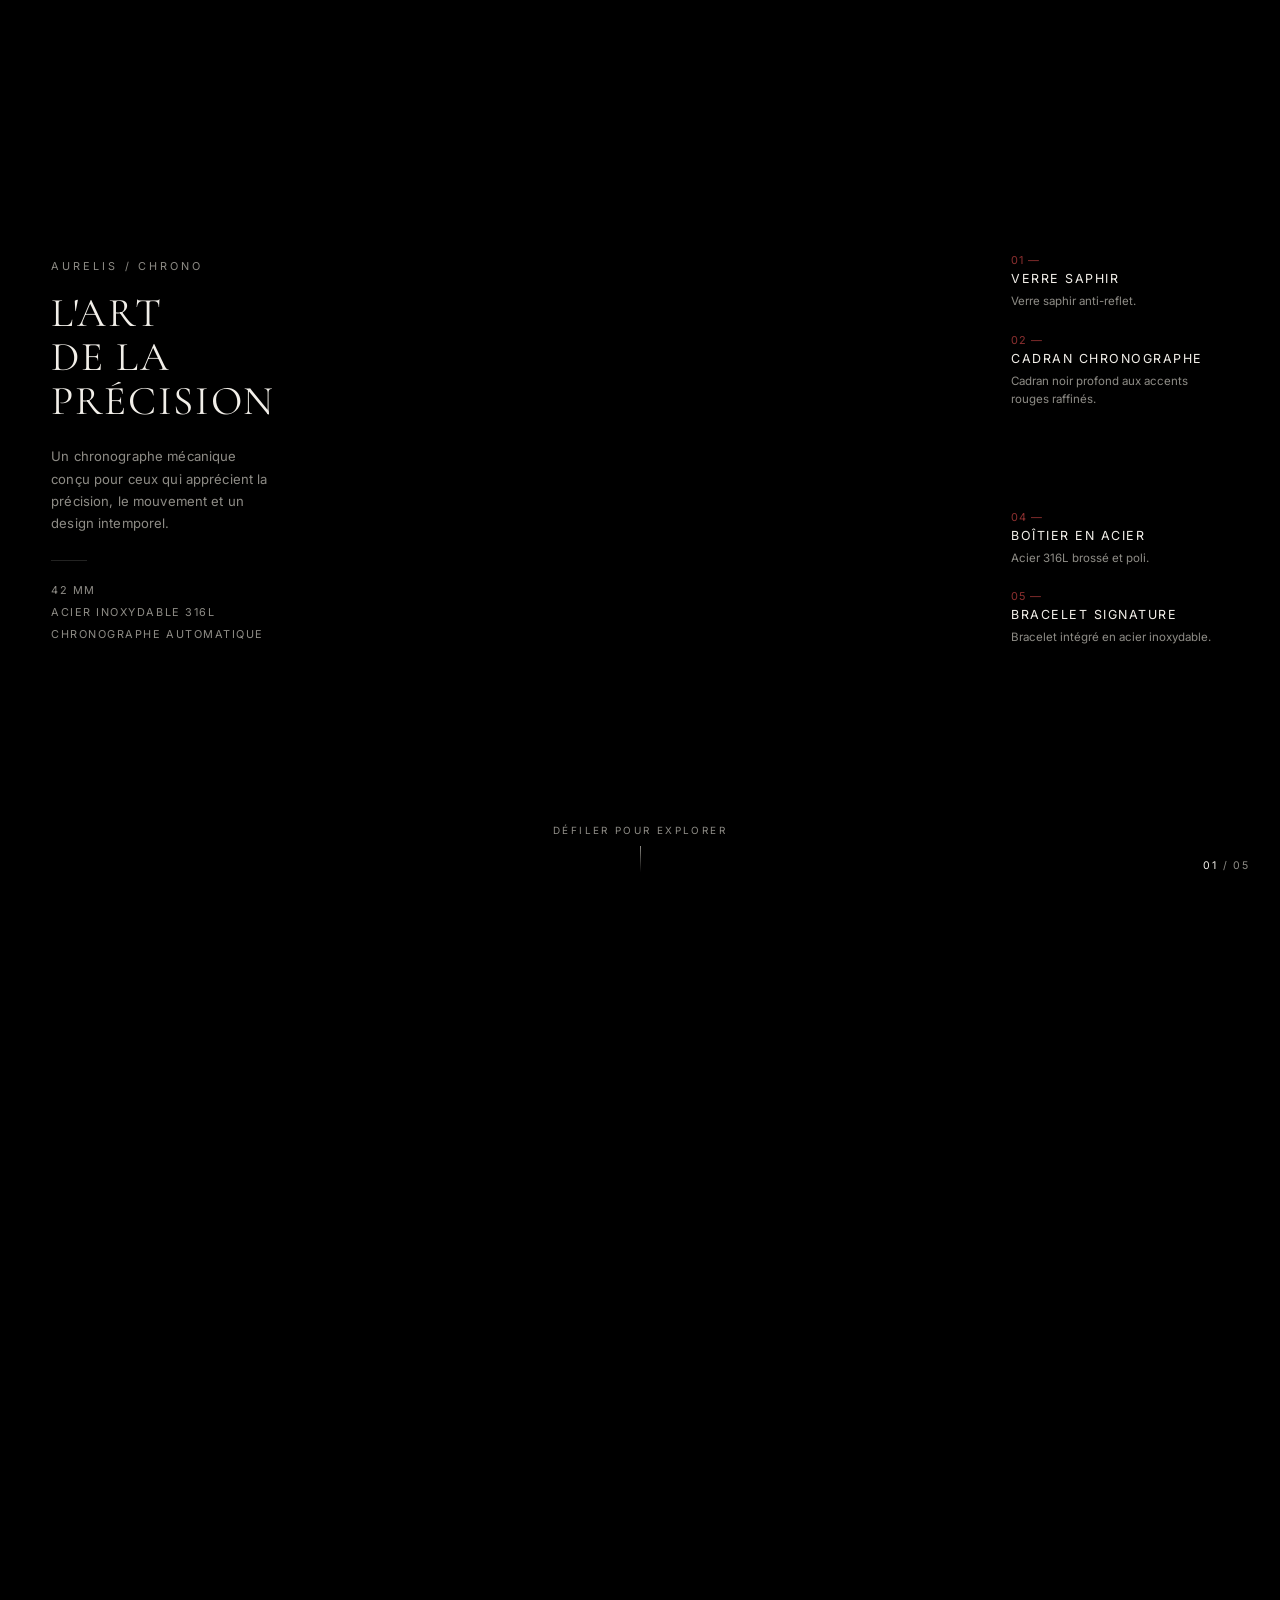
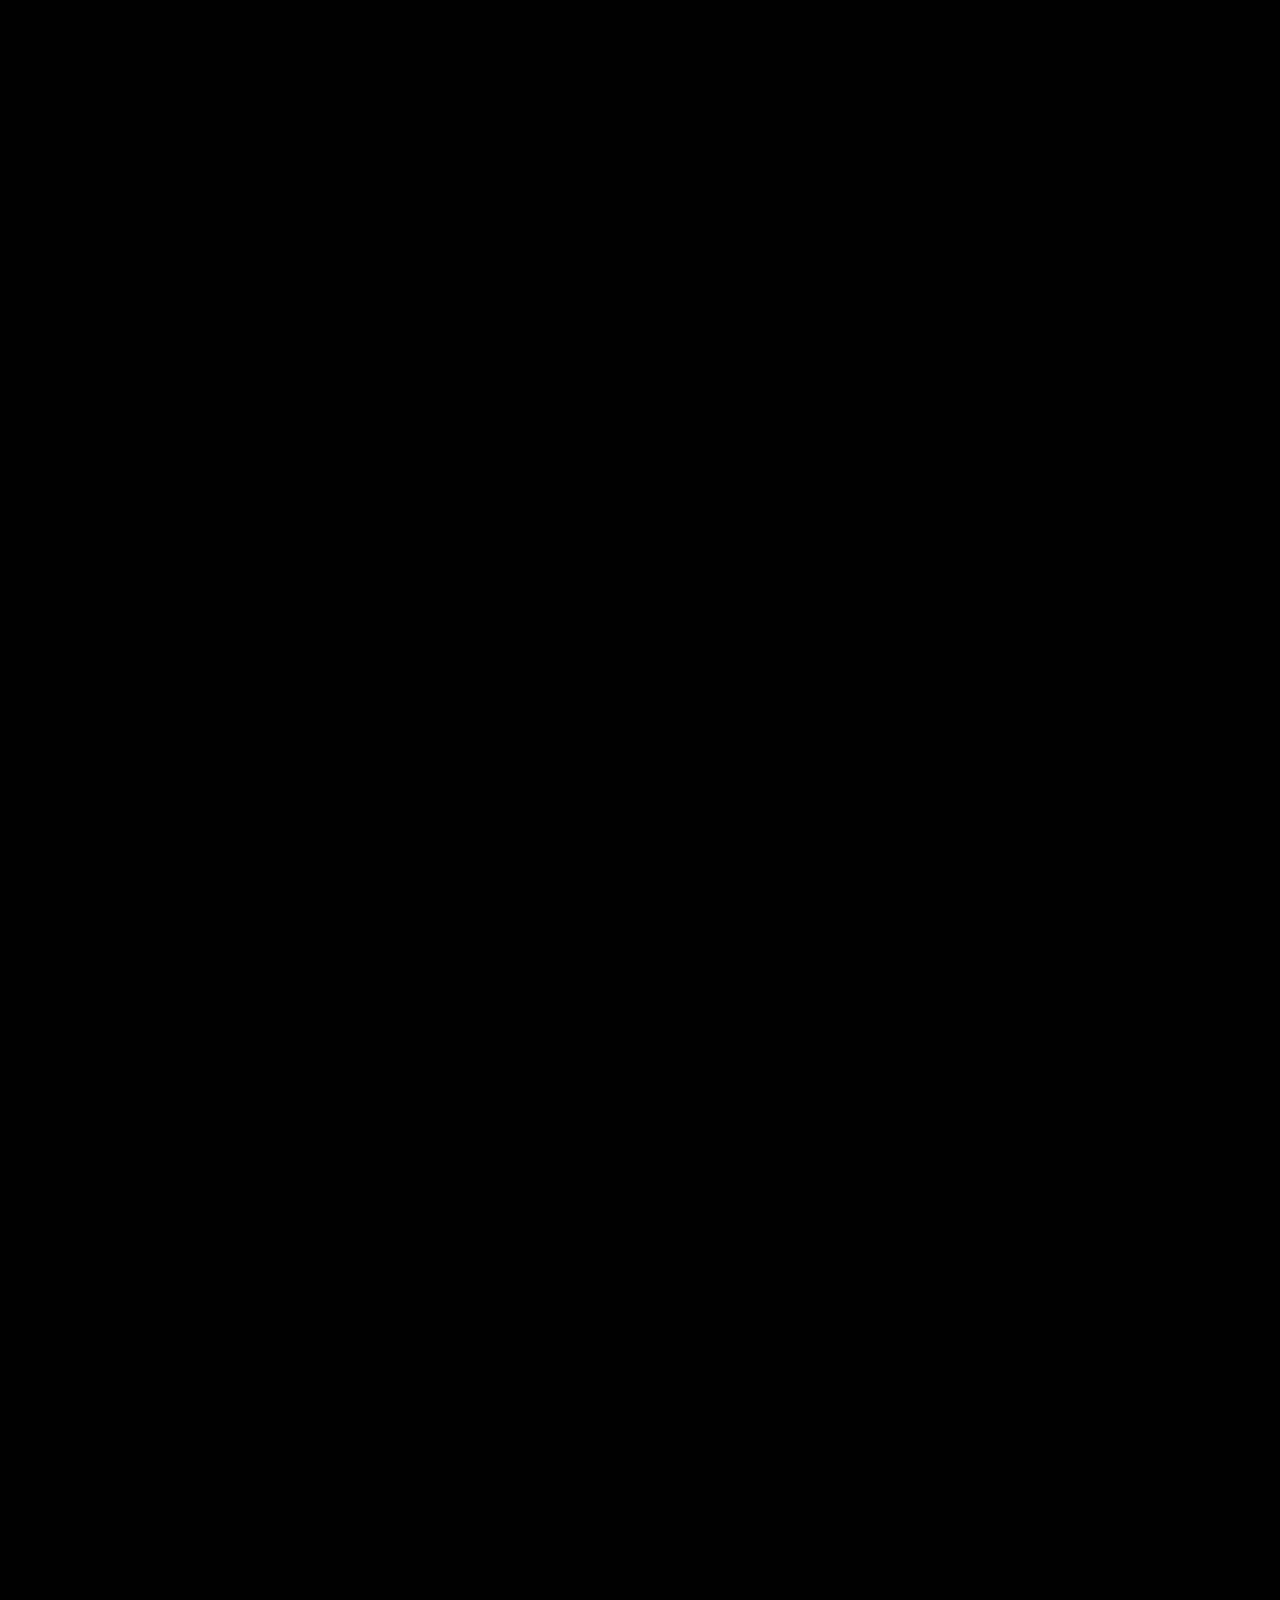
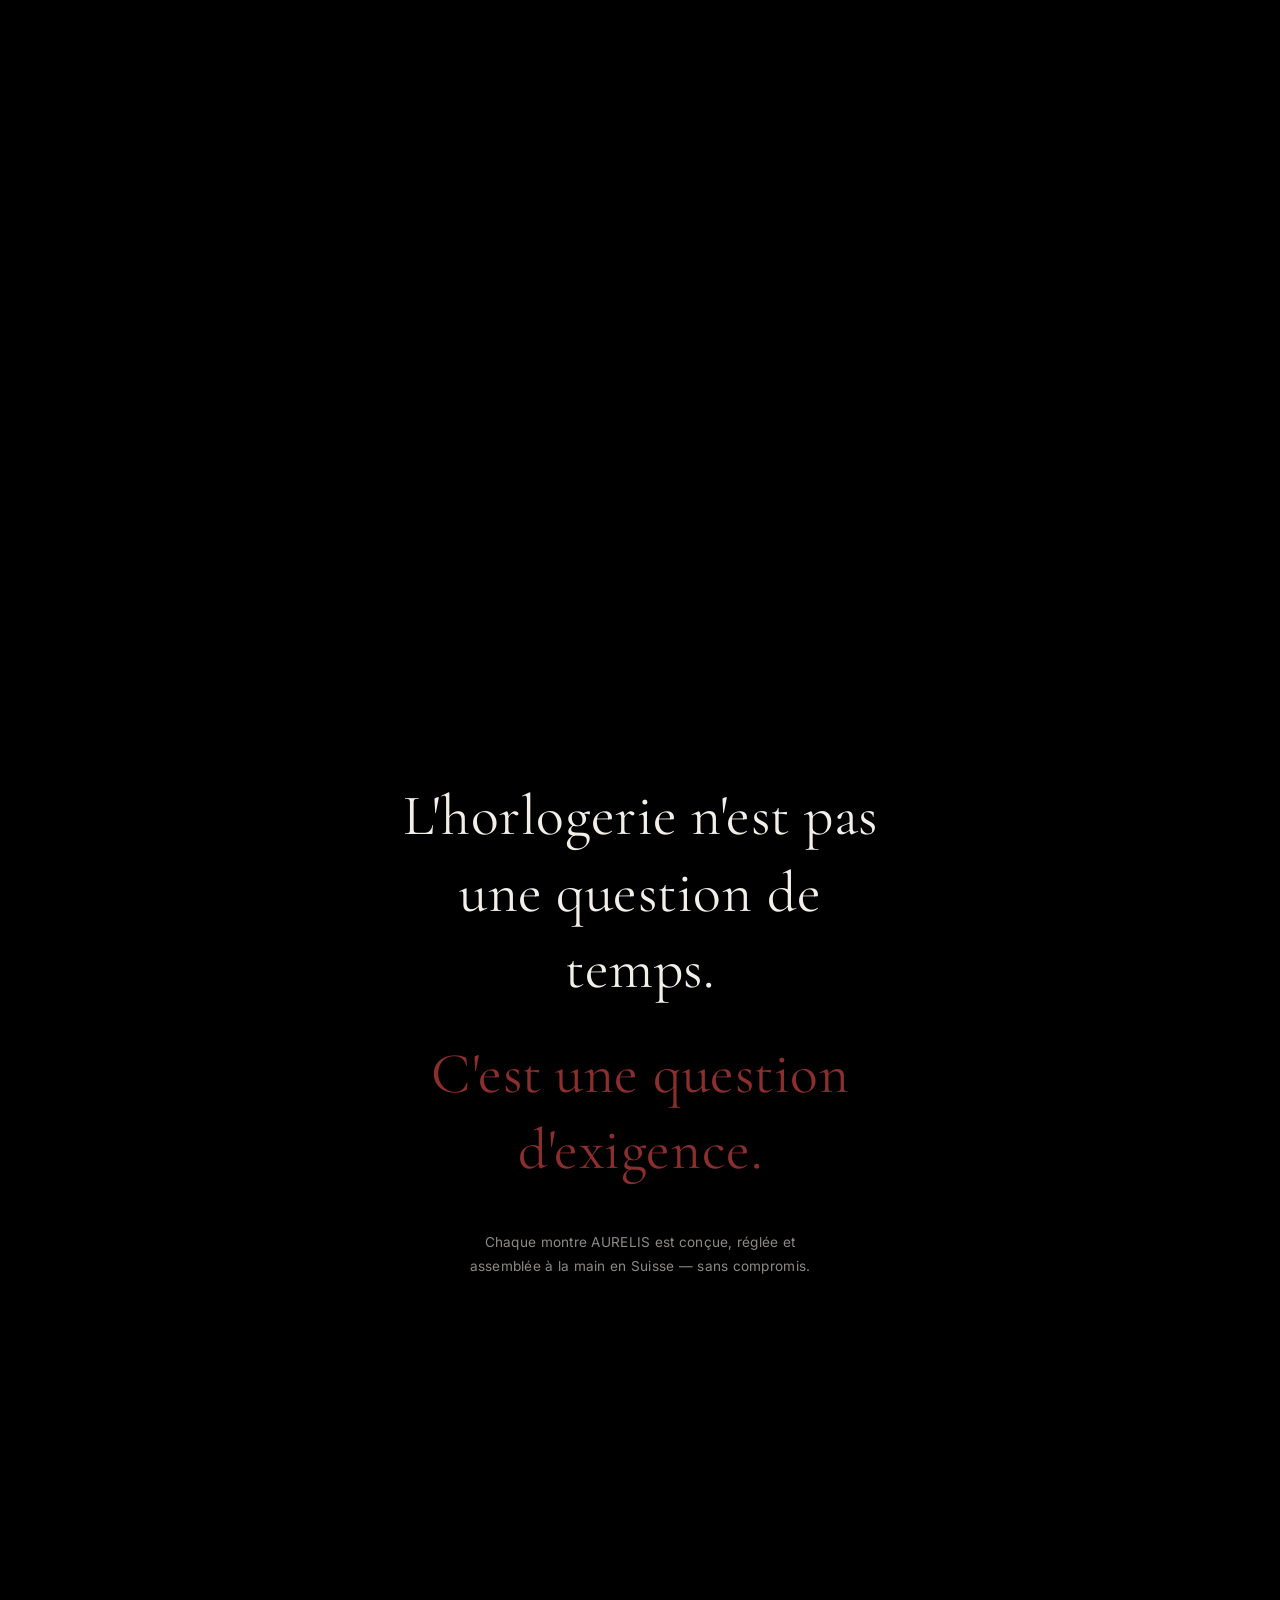
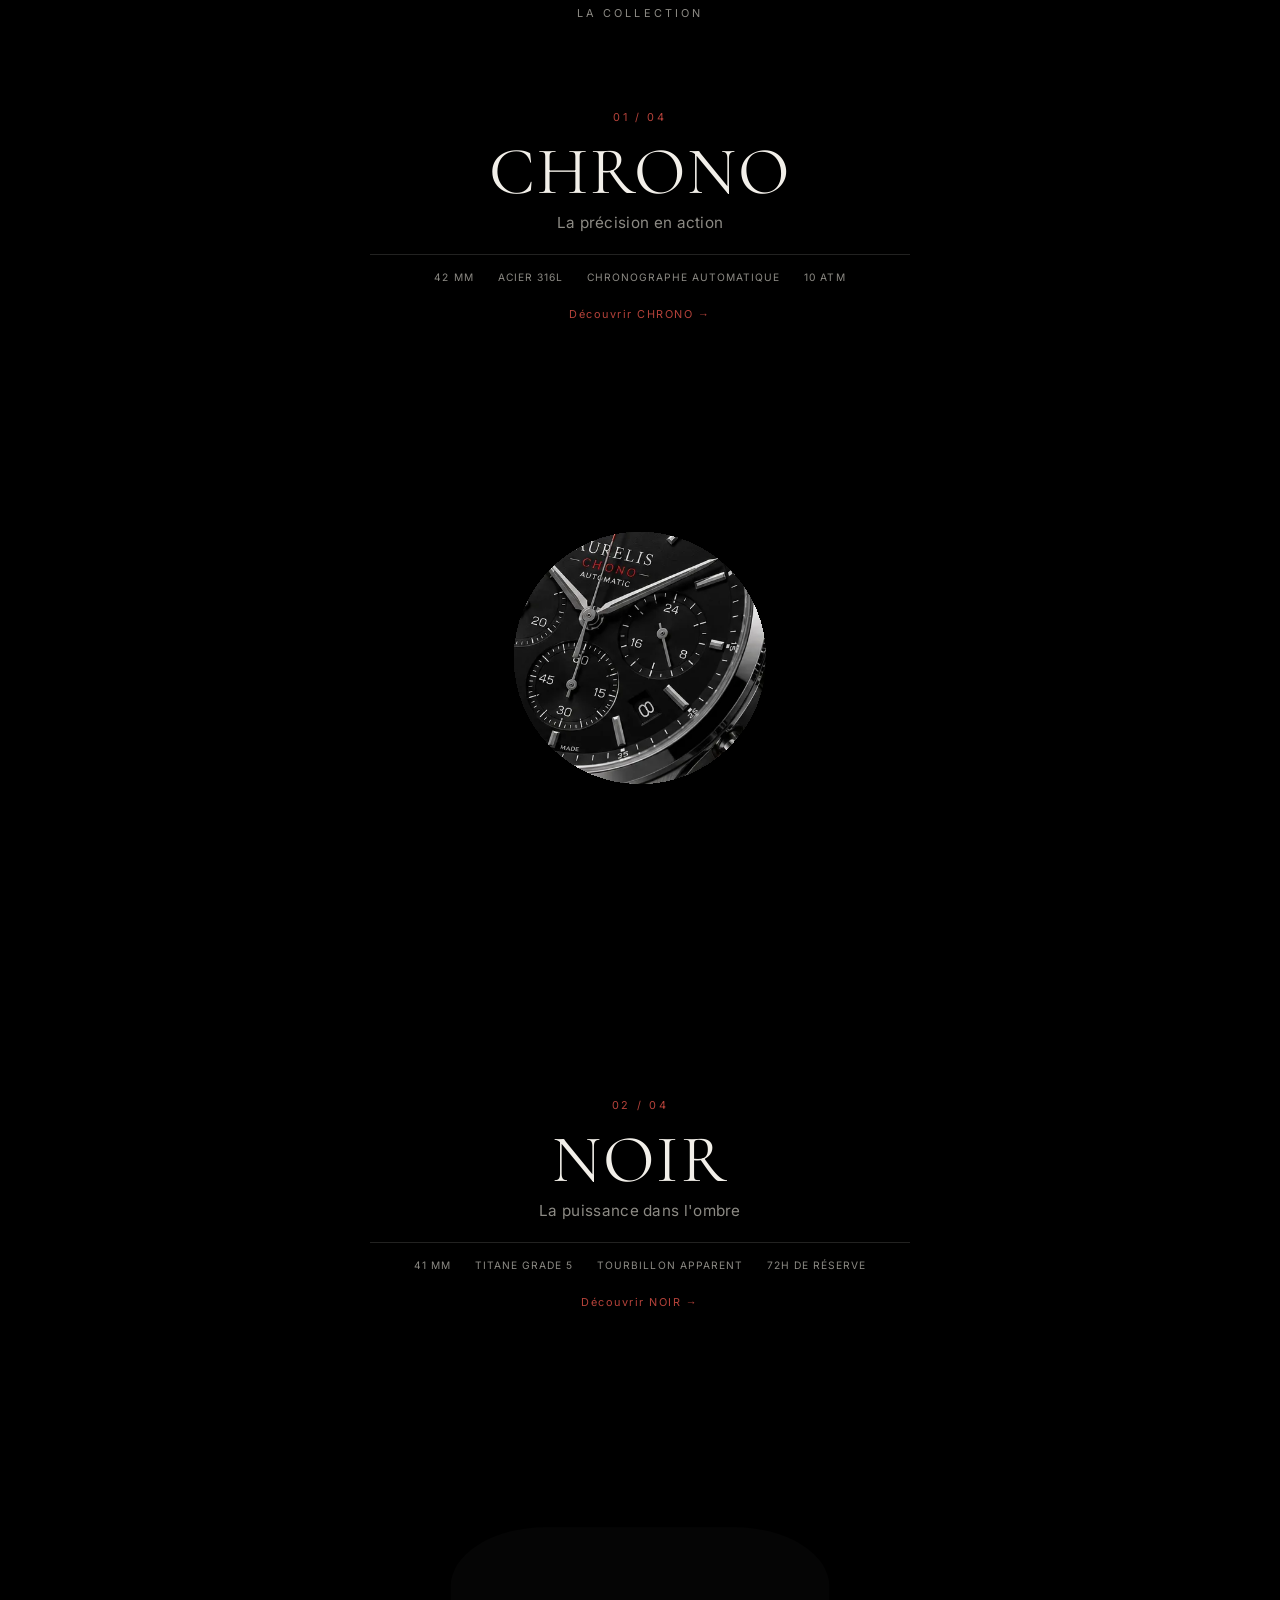
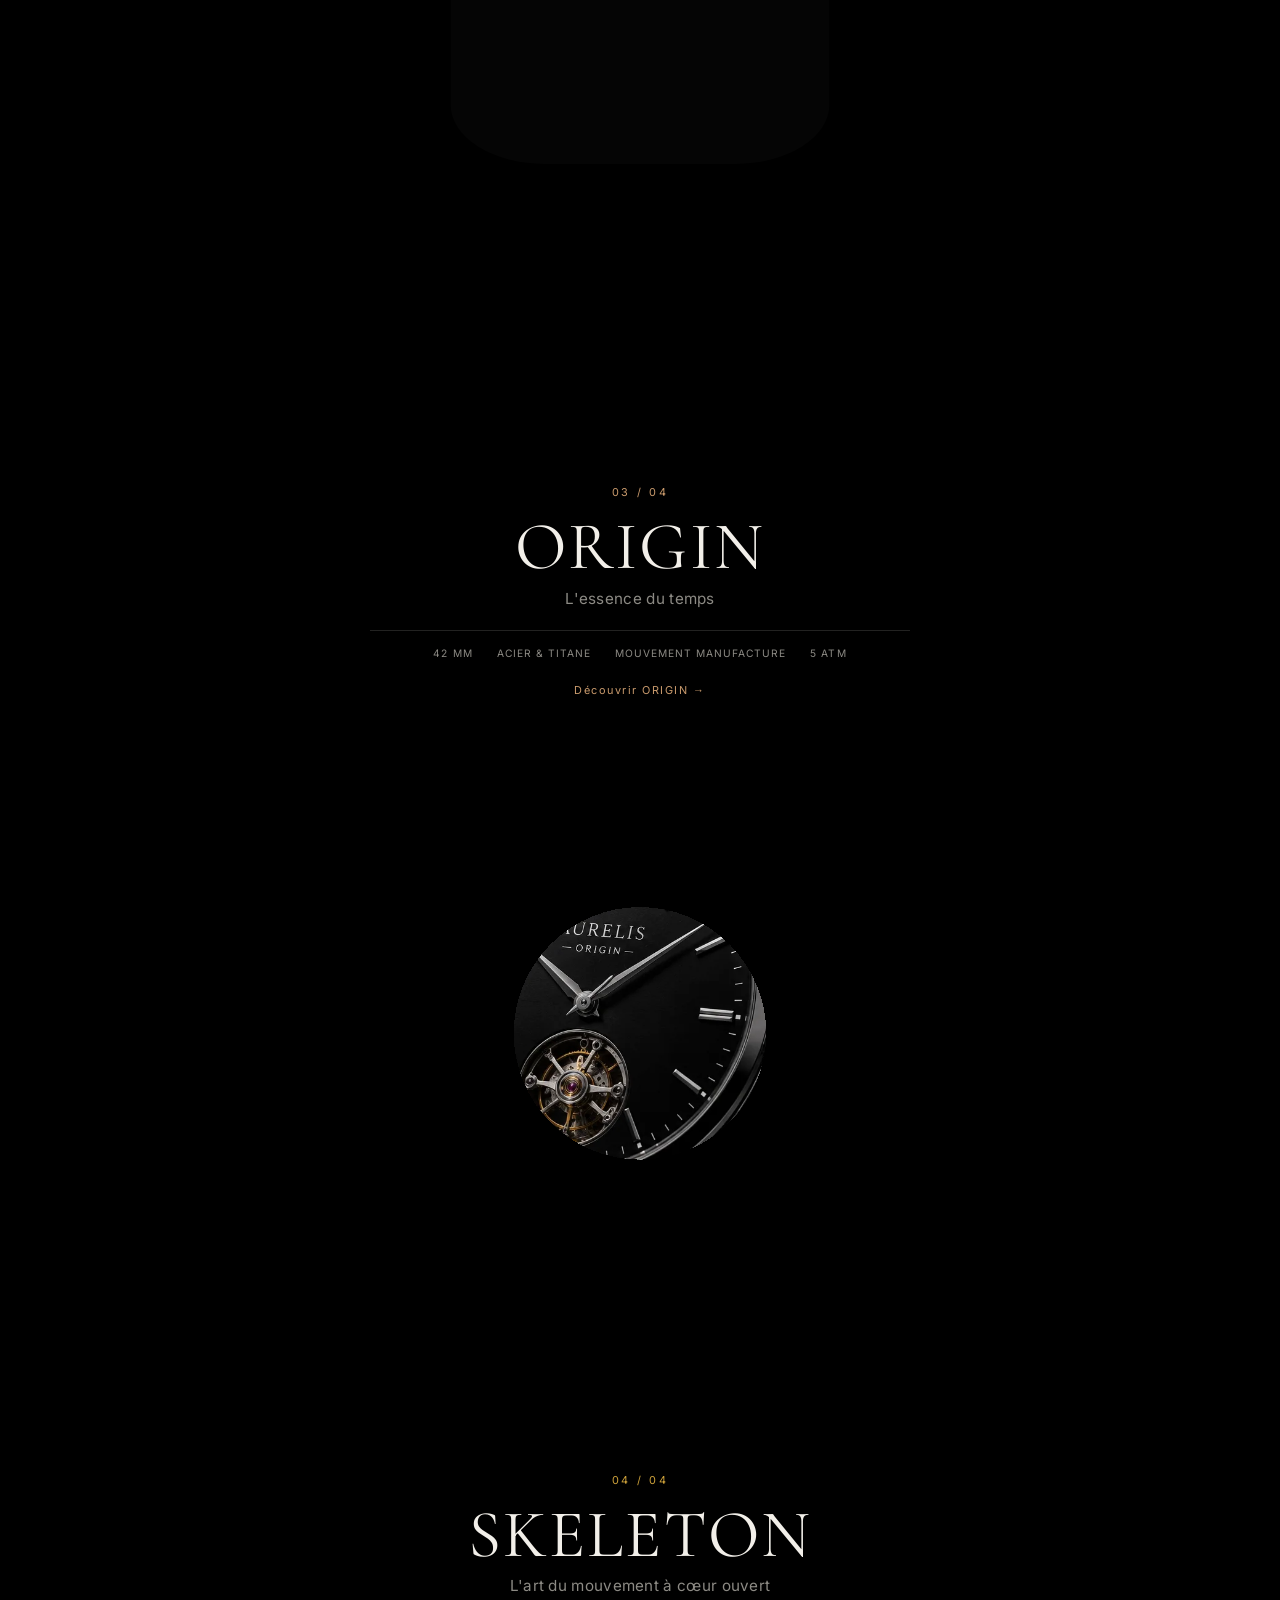
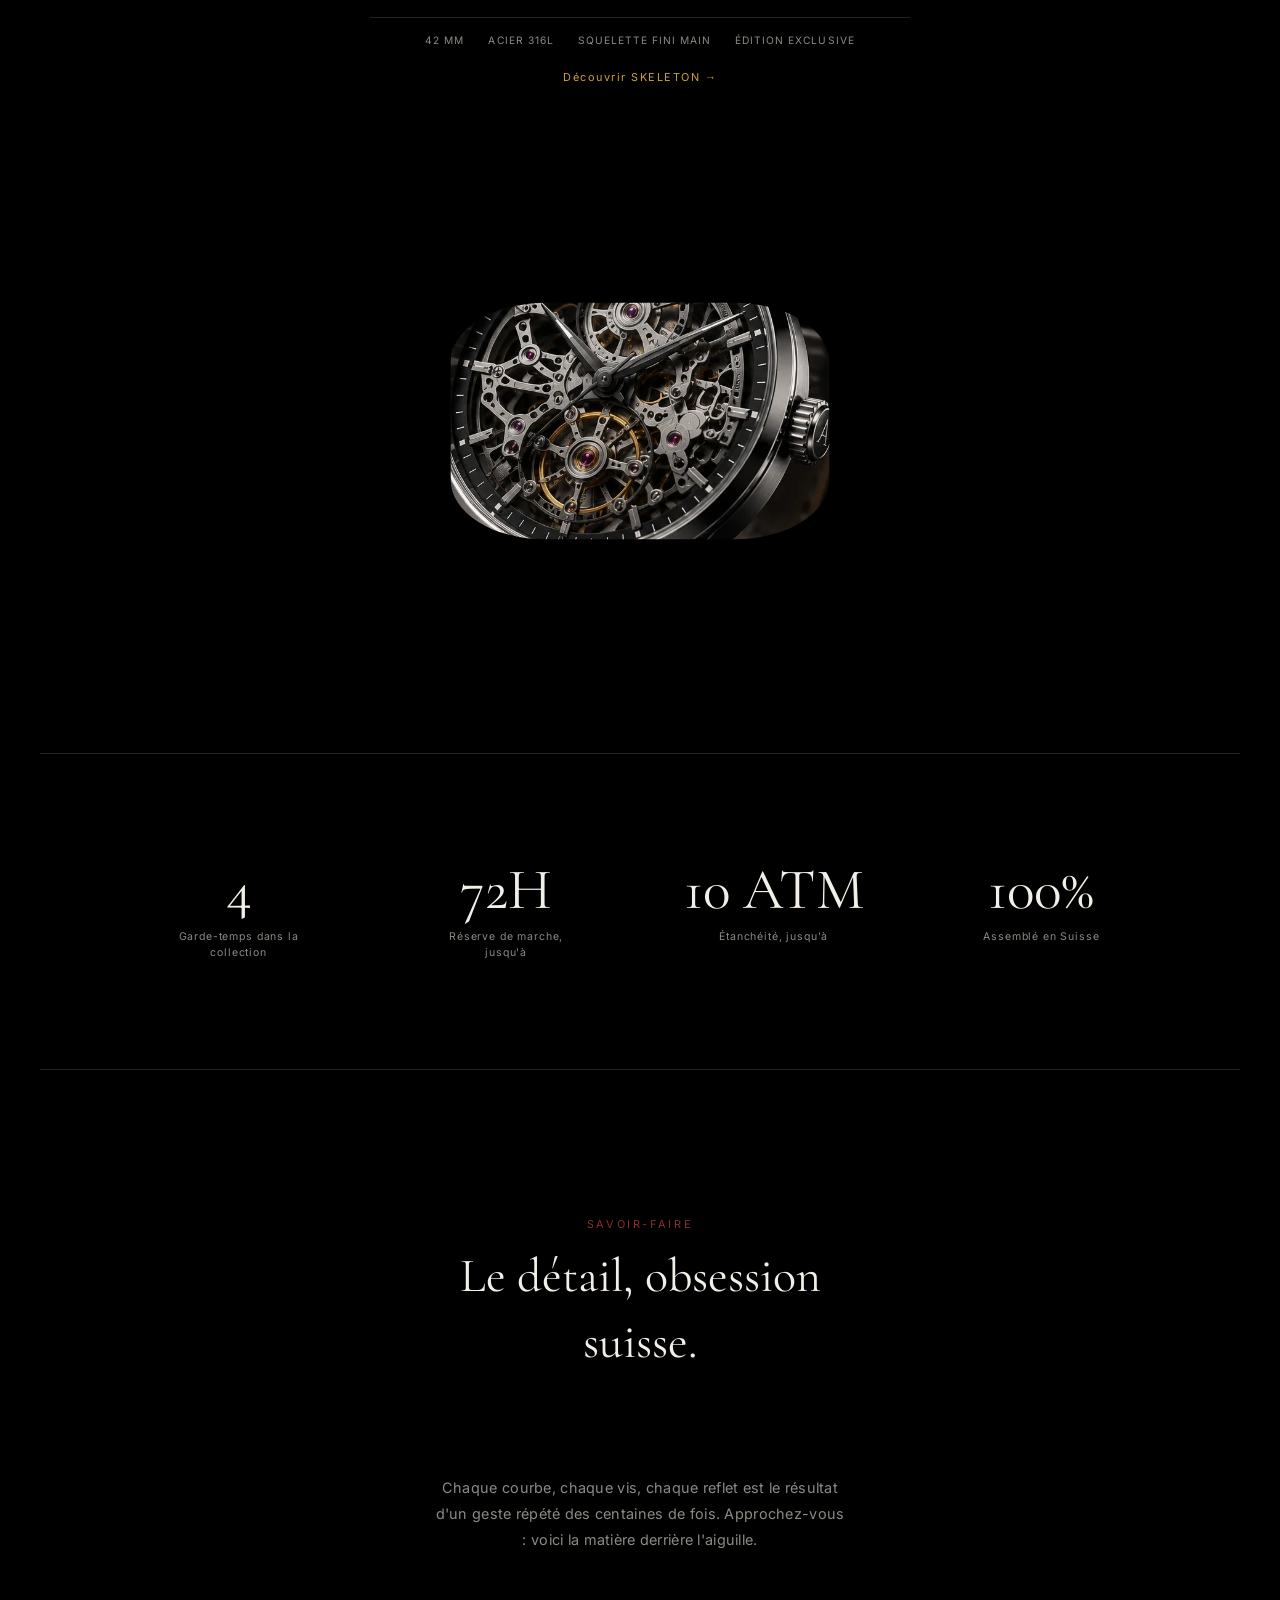
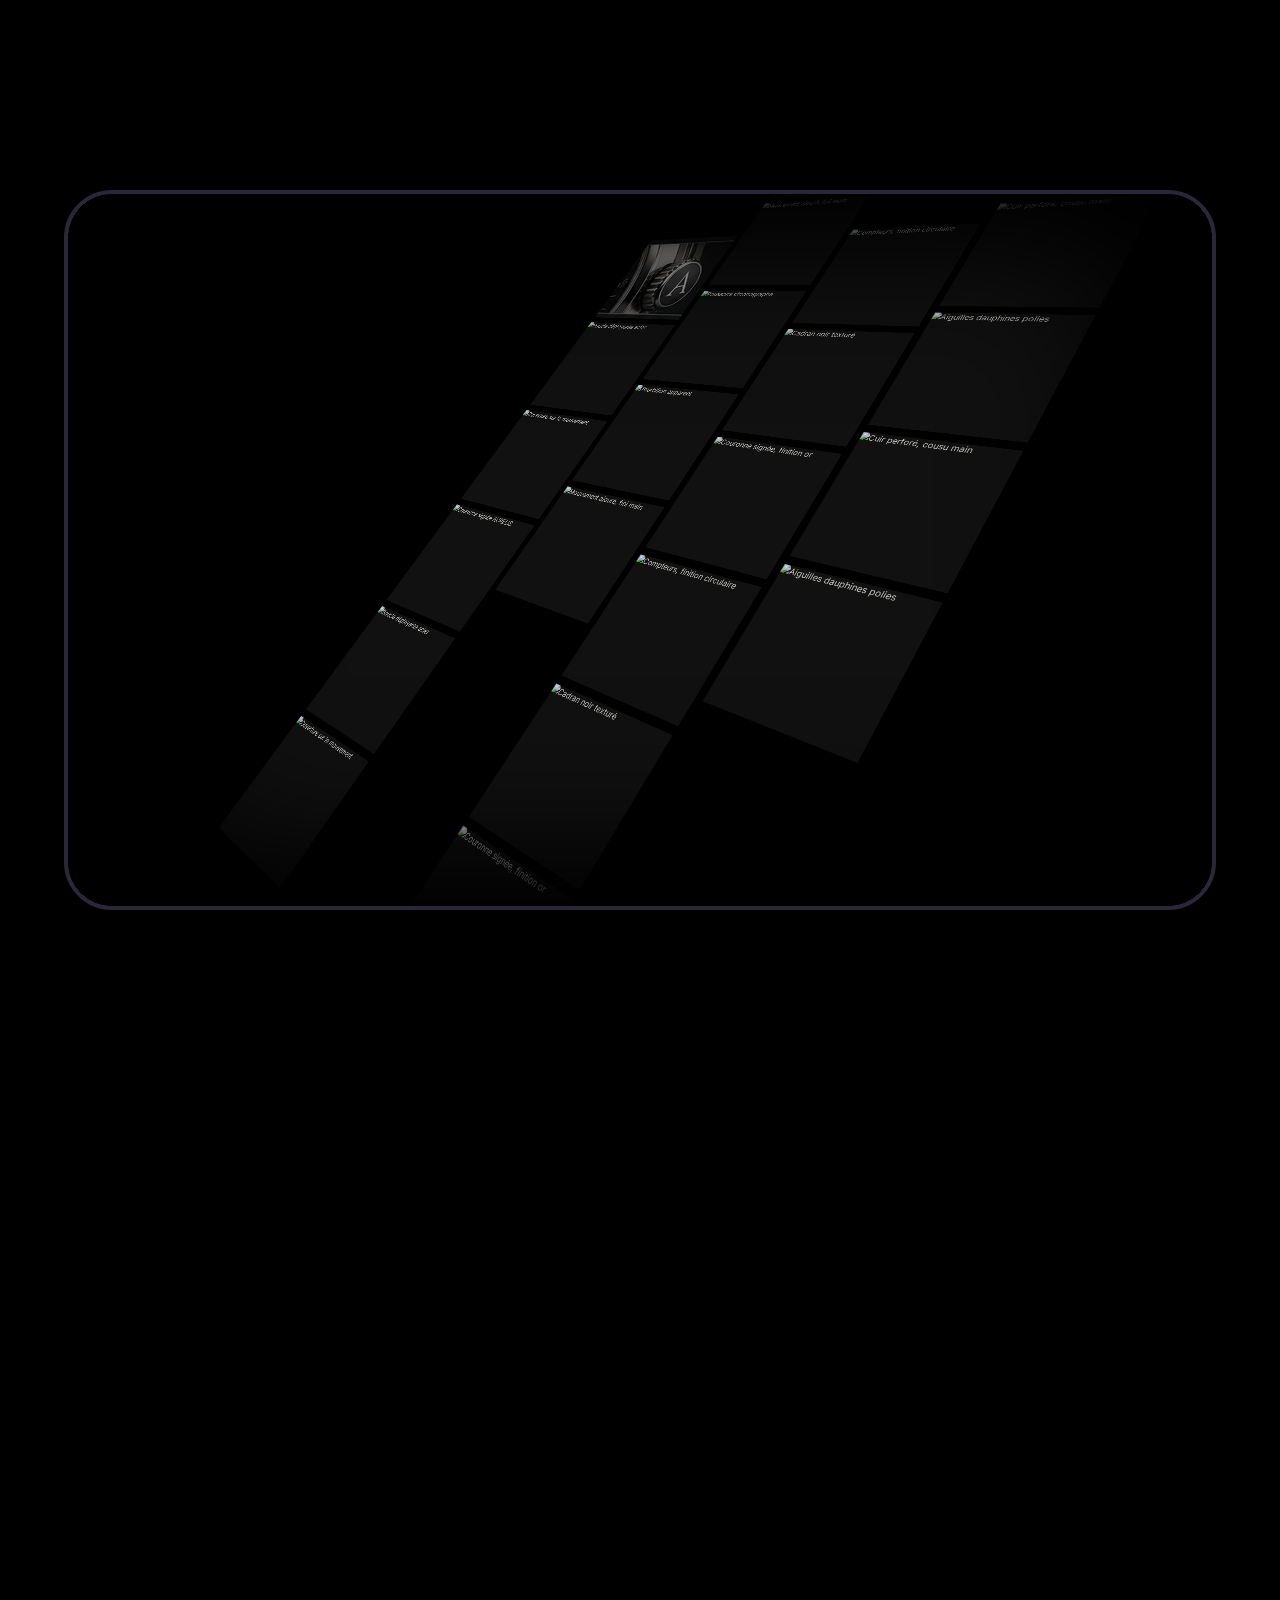
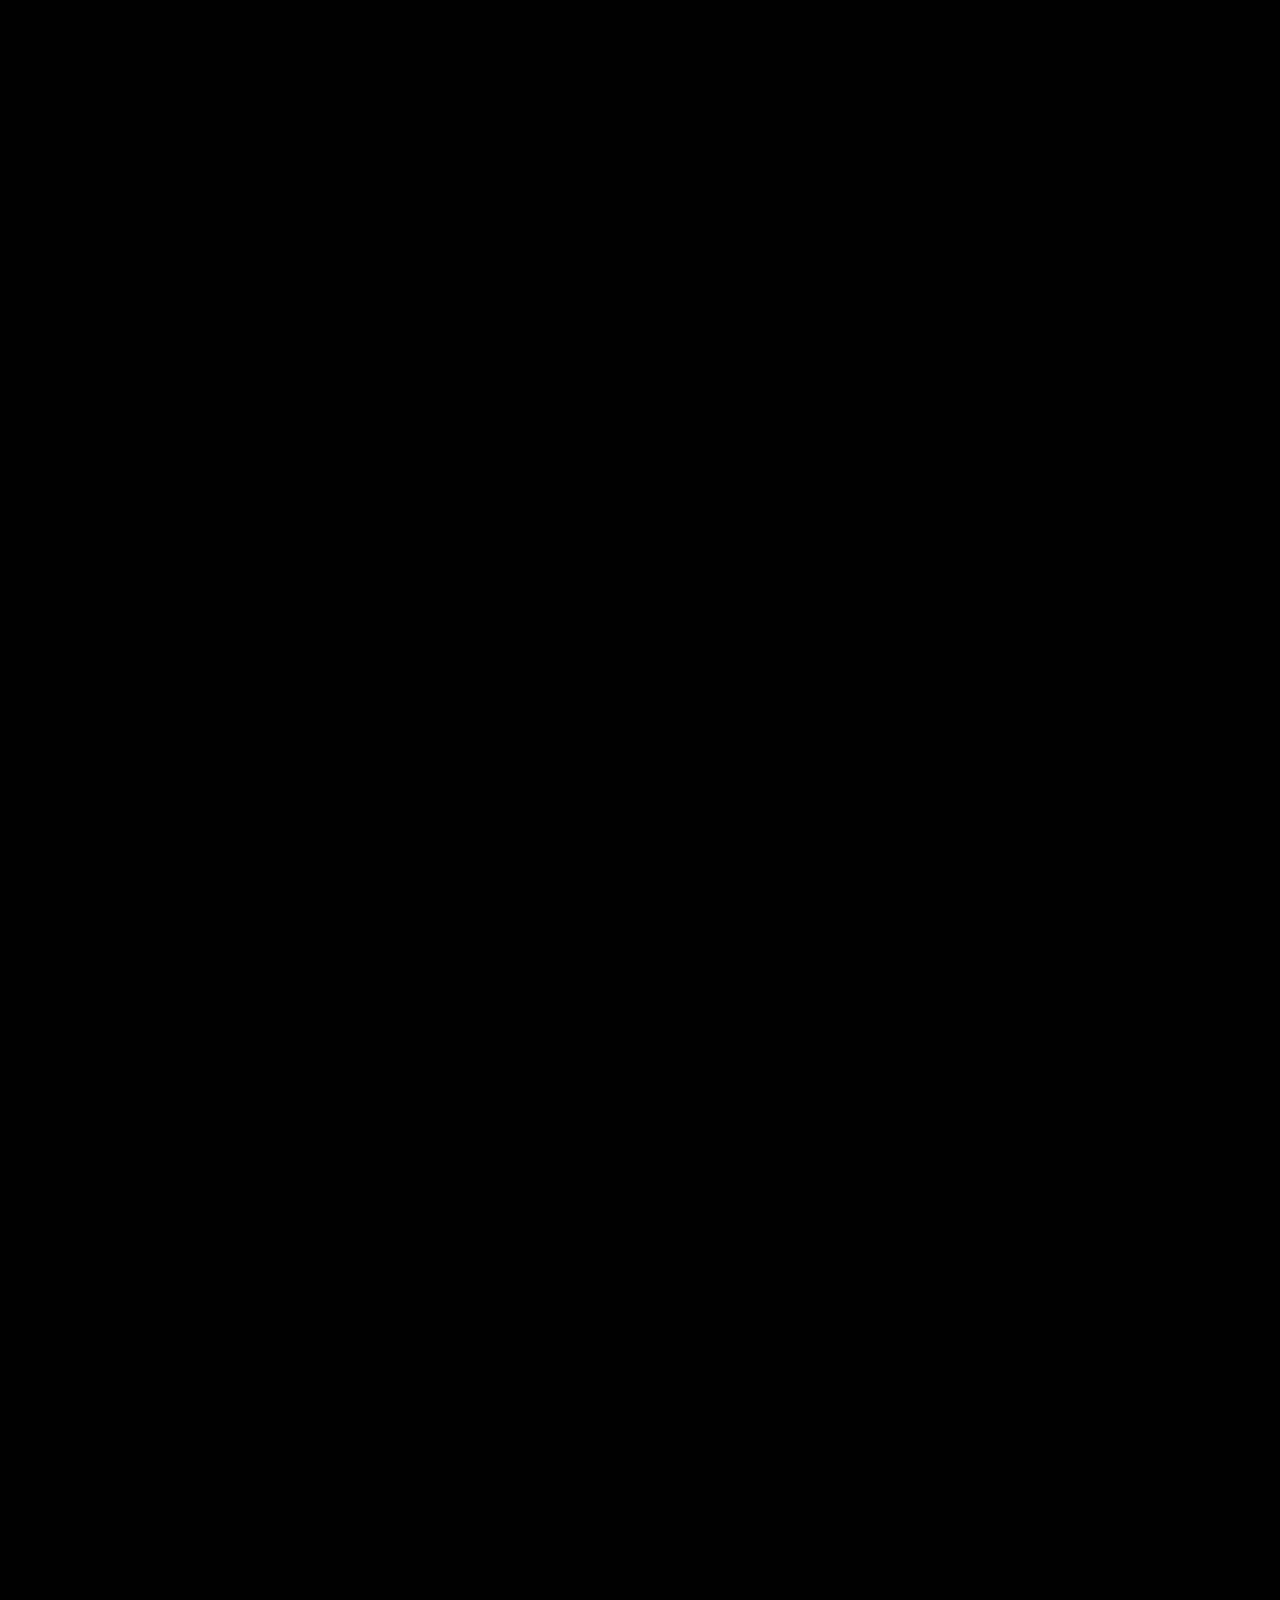
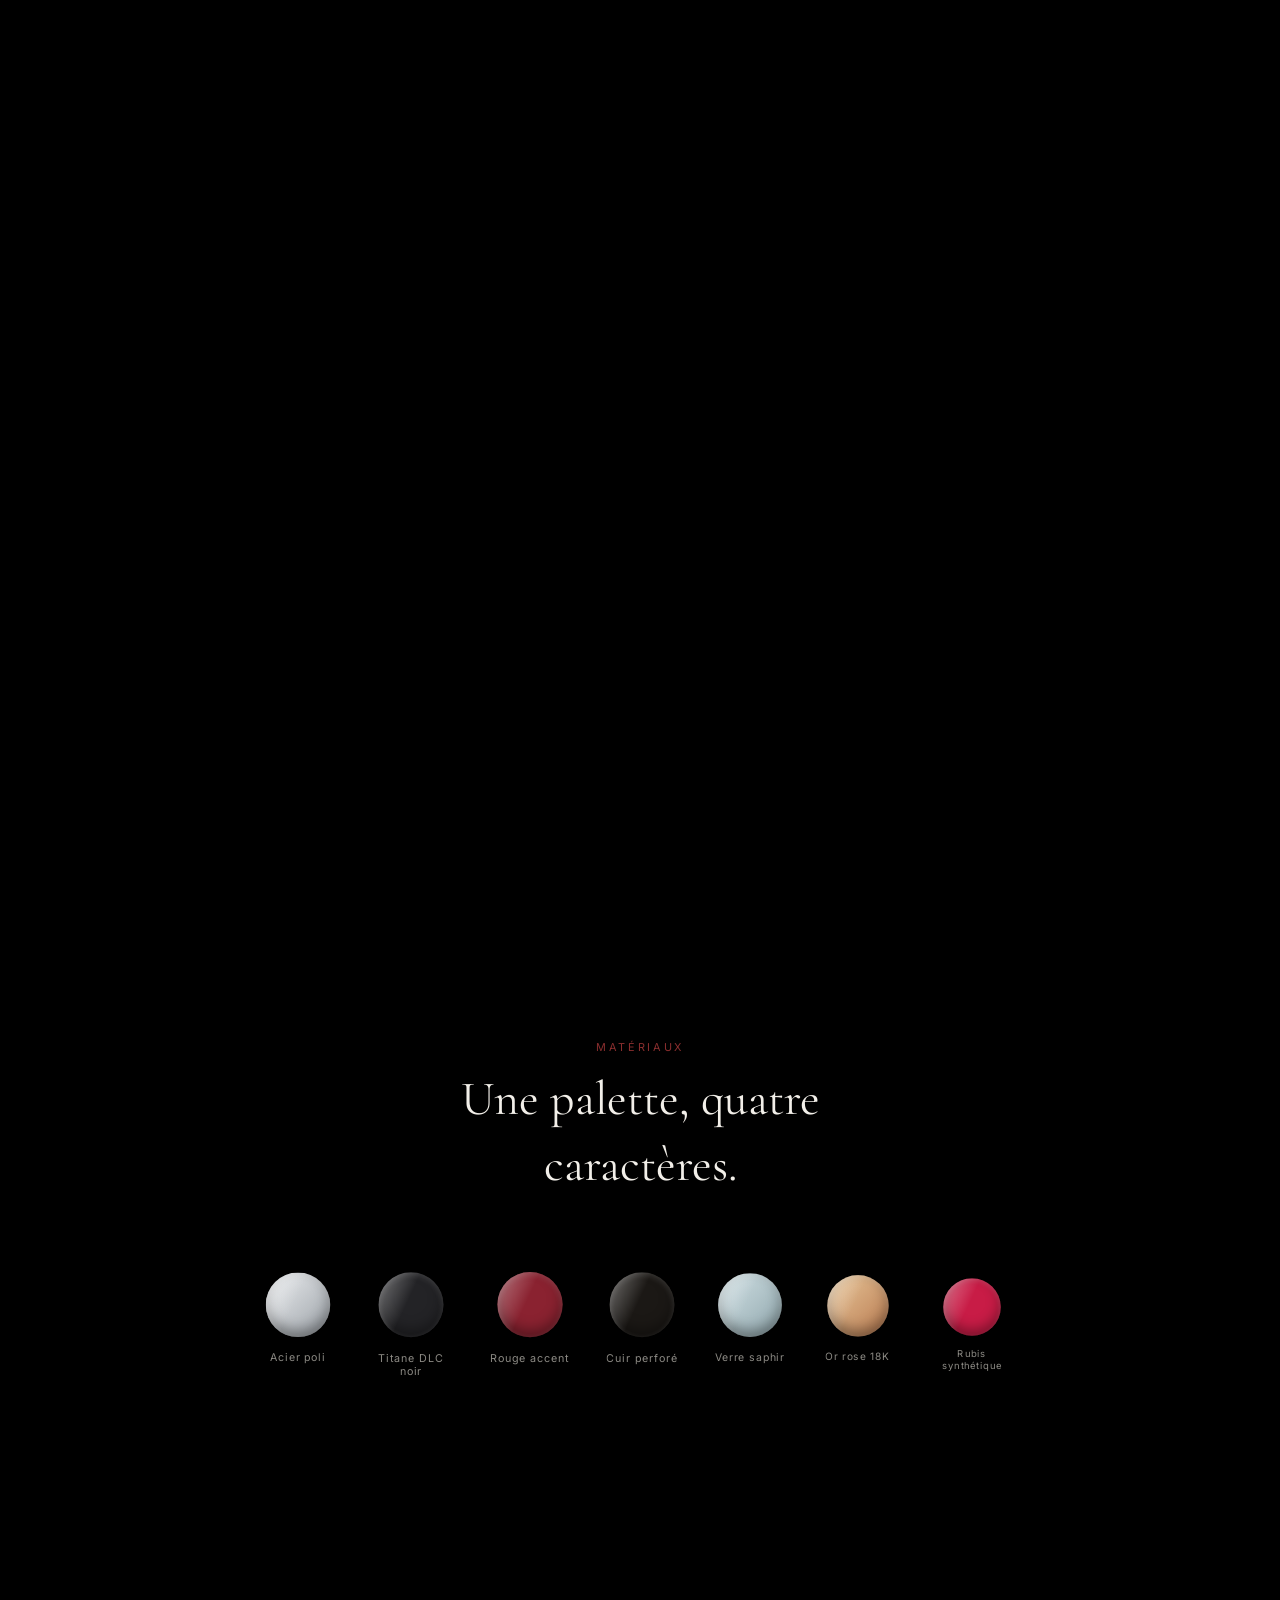
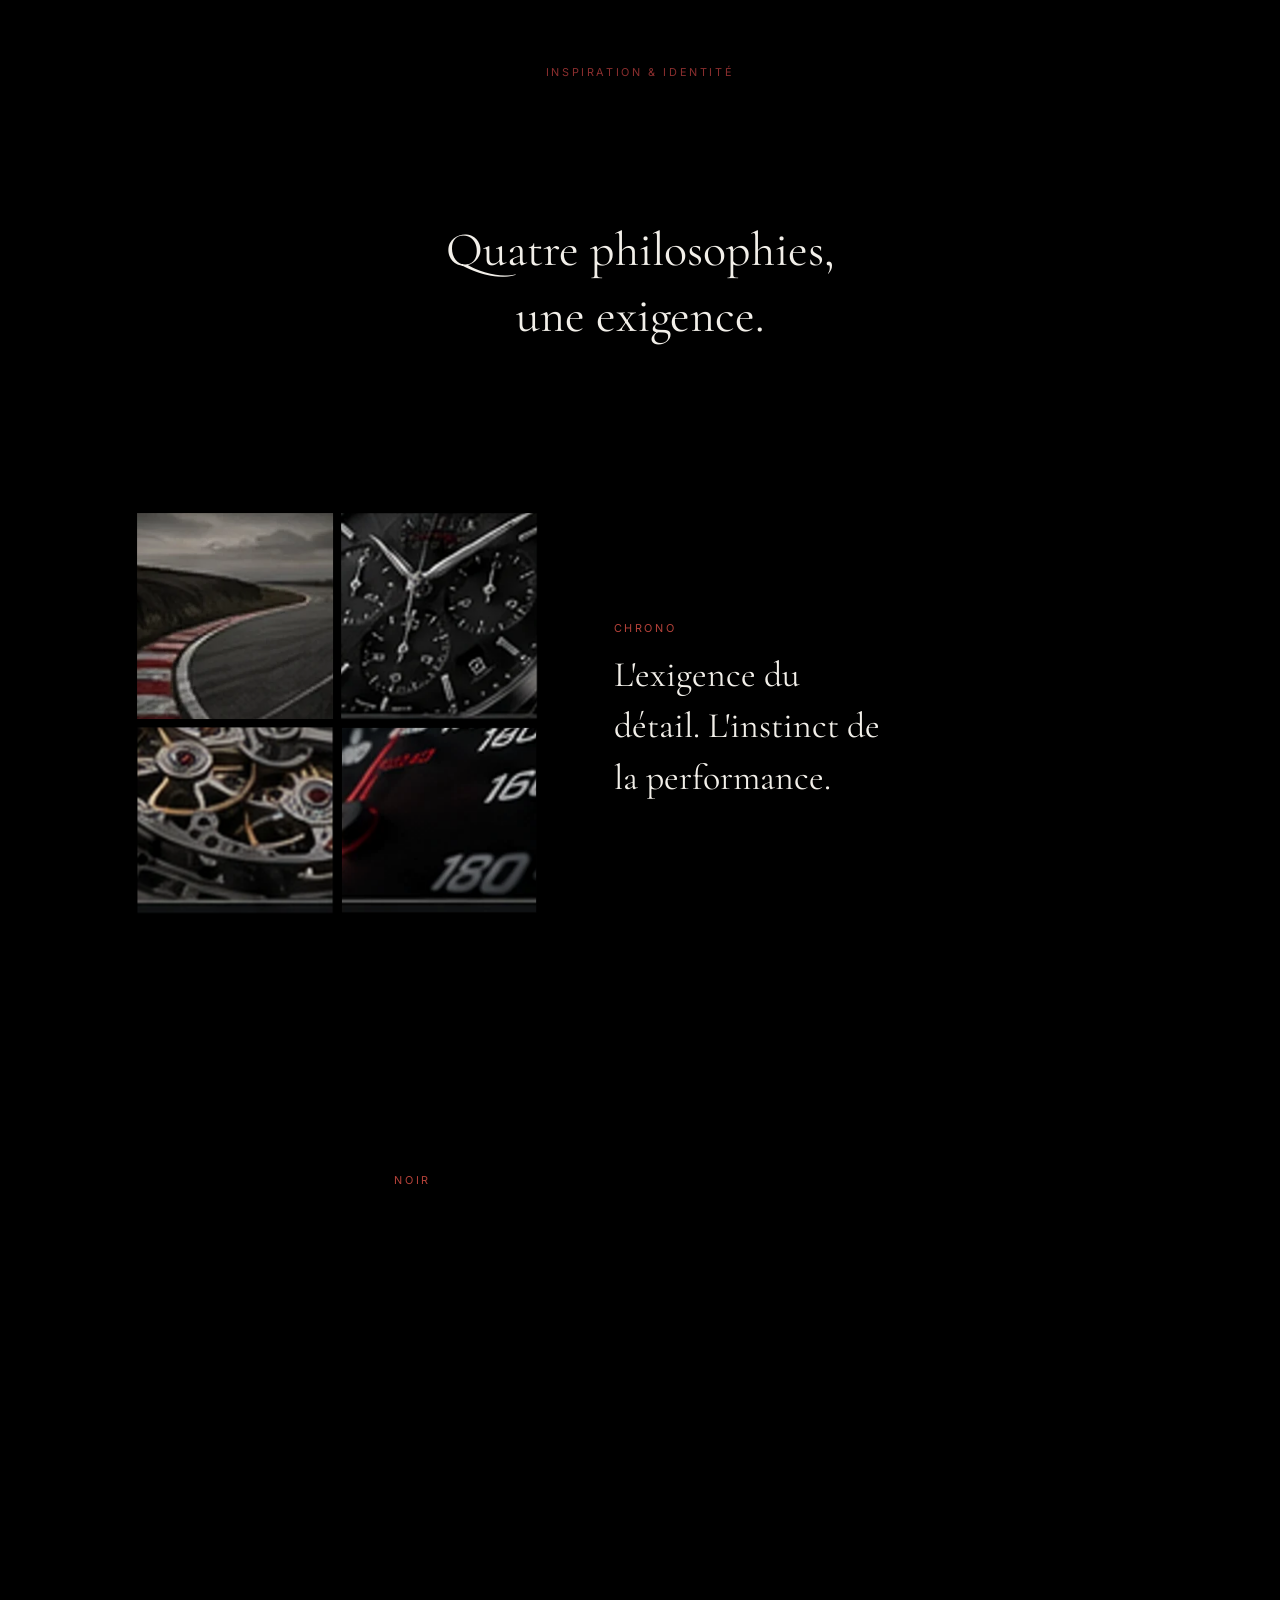
==== commit 17df3cfa: "Make nav visible by default instead of depending on JS The nav bar was invisible and unclickable (op" ====
--- a/index.html
+++ b/index.html
@@ -40,7 +40,7 @@
   <div class="halo" id="halo"></div>
 </div>
 
-<nav class="site-nav" id="siteNav">
+<nav class="site-nav hero-gated" id="siteNav">
   <a href="#heroPin" class="nav-mark magnetic">A</a>
   <div class="nav-links">
     <a href="#heroPin" class="magnetic">Accueil</a>
--- a/assets/css/style.css
+++ b/assets/css/style.css
@@ -139,6 +139,74 @@
   50% { transform: translate(15px, -15px); }
   75% { transform: translate(-10px, -20px); }
   100% { transform: translate(0, 0); }
+}
+
+/* ---------- lightbox ---------- */
+
+.lightbox {
+  position: fixed;
+  inset: 0;
+  z-index: 9998;
+  display: flex;
+  align-items: center;
+  justify-content: center;
+  padding: 8vh 6vw;
+  background: rgba(0, 0, 0, 0.92);
+  opacity: 0;
+  visibility: hidden;
+  pointer-events: none;
+}
+
+.lightbox.is-open {
+  visibility: visible;
+  pointer-events: auto;
+}
+
+.lightbox-img {
+  max-width: 88vw;
+  max-height: 84vh;
+  object-fit: contain;
+  box-shadow: 0 30px 80px rgba(0, 0, 0, 0.6);
+}
+
+.lightbox-close {
+  position: absolute;
+  top: 28px;
+  right: 32px;
+  width: 42px;
+  height: 42px;
+  display: flex;
+  align-items: center;
+  justify-content: center;
+  border: 1px solid var(--line);
+  background: transparent;
+  color: var(--ink);
+  font-size: 1.5rem;
+  line-height: 1;
+  cursor: pointer;
+  transition: border-color 0.3s ease;
+}
+
+.lightbox-close:hover {
+  border-color: var(--ink);
+}
+
+.lightbox-caption {
+  position: absolute;
+  bottom: 32px;
+  left: 0;
+  right: 0;
+  margin: 0;
+  text-align: center;
+  font-size: 0.68rem;
+  letter-spacing: 0.18em;
+  text-transform: uppercase;
+  color: var(--ink-dim);
+}
+
+@media (max-width: 680px) {
+  .lightbox-close { top: 16px; right: 16px; width: 36px; height: 36px; font-size: 1.3rem; }
+  .lightbox-caption { bottom: 20px; font-size: 0.6rem; }
 }
 
 /* ---------- ambient background (gears + halo) ---------- */
@@ -181,13 +249,21 @@
   align-items: center;
   justify-content: space-between;
   padding: 22px clamp(20px, 4vw, 56px);
+  /* visible by default: every page works even if JS is slow to load on a
+     weak connection. Only the homepage hero needs it hidden at first. */
+  opacity: 1;
+  transform: translateY(0);
+  pointer-events: auto;
+  transition: opacity 0.5s ease, transform 0.5s ease, background 0.4s ease, backdrop-filter 0.4s ease;
+}
+
+.site-nav.hero-gated {
   opacity: 0;
   transform: translateY(-12px);
   pointer-events: none;
-  transition: opacity 0.5s ease, transform 0.5s ease, background 0.4s ease, backdrop-filter 0.4s ease;
-}
-
-.site-nav.is-visible {
+}
+
+.site-nav.hero-gated.is-visible {
   opacity: 1;
   transform: translateY(0);
   pointer-events: auto;
@@ -1133,9 +1209,16 @@
 
 .view-card img {
   width: 100%;
-  aspect-ratio: 4 / 5;
+  height: auto;
+  aspect-ratio: 3 / 2;
   object-fit: cover;
   object-position: center;
+  cursor: zoom-in;
+  transition: transform 0.5s ease;
+}
+
+.view-card:hover img {
+  transform: scale(1.05);
 }
 
 .view-label {
@@ -1354,6 +1437,7 @@
 
 .sibling-card img {
   width: 100%;
+  height: auto;
   aspect-ratio: 4 / 5;
   object-fit: contain;
   transition: transform 0.6s ease;
@@ -1414,6 +1498,11 @@
 }
 
 @media (max-width: 860px) {
+  /* 100vmax is dominated by the (tall) viewport height on portrait
+     phones, making the halo cover the entire screen in a flat wash of
+     color instead of a contained glow; size it off the width instead. */
+  .halo { width: 140vw; height: 140vw; opacity: 0.22; }
+
   .hero-pin { height: 480vh; }
   .hero-stage {
     display: flex;
@@ -1446,6 +1535,10 @@
 
   .side-index { display: none; }
 
+  /* the absolutely-positioned scroll hint can overlap the feature
+     description at this content height; not needed on touch devices. */
+  .scroll-hint { display: none; }
+
   .site-nav { padding: 16px 5vw; }
 
   .manifesto { gap: 20px; padding: 10vh 7vw; }
@@ -1484,7 +1577,7 @@
   .detail-hero-media img { max-width: 82vw; }
   .detail-views { grid-template-columns: repeat(3, 1fr); gap: 10px; padding-bottom: 8vh; }
   .view-card { padding: 12px 8px; gap: 10px; }
-  .view-card img { aspect-ratio: 3 / 4; }
+  .view-card img { aspect-ratio: 3 / 2; }
   .view-label { font-size: 0.56rem; letter-spacing: 0.12em; }
   .siblings-grid { grid-template-columns: repeat(3, 1fr); gap: 10px; }
   .sibling-card { padding: 12px 8px; gap: 10px; }
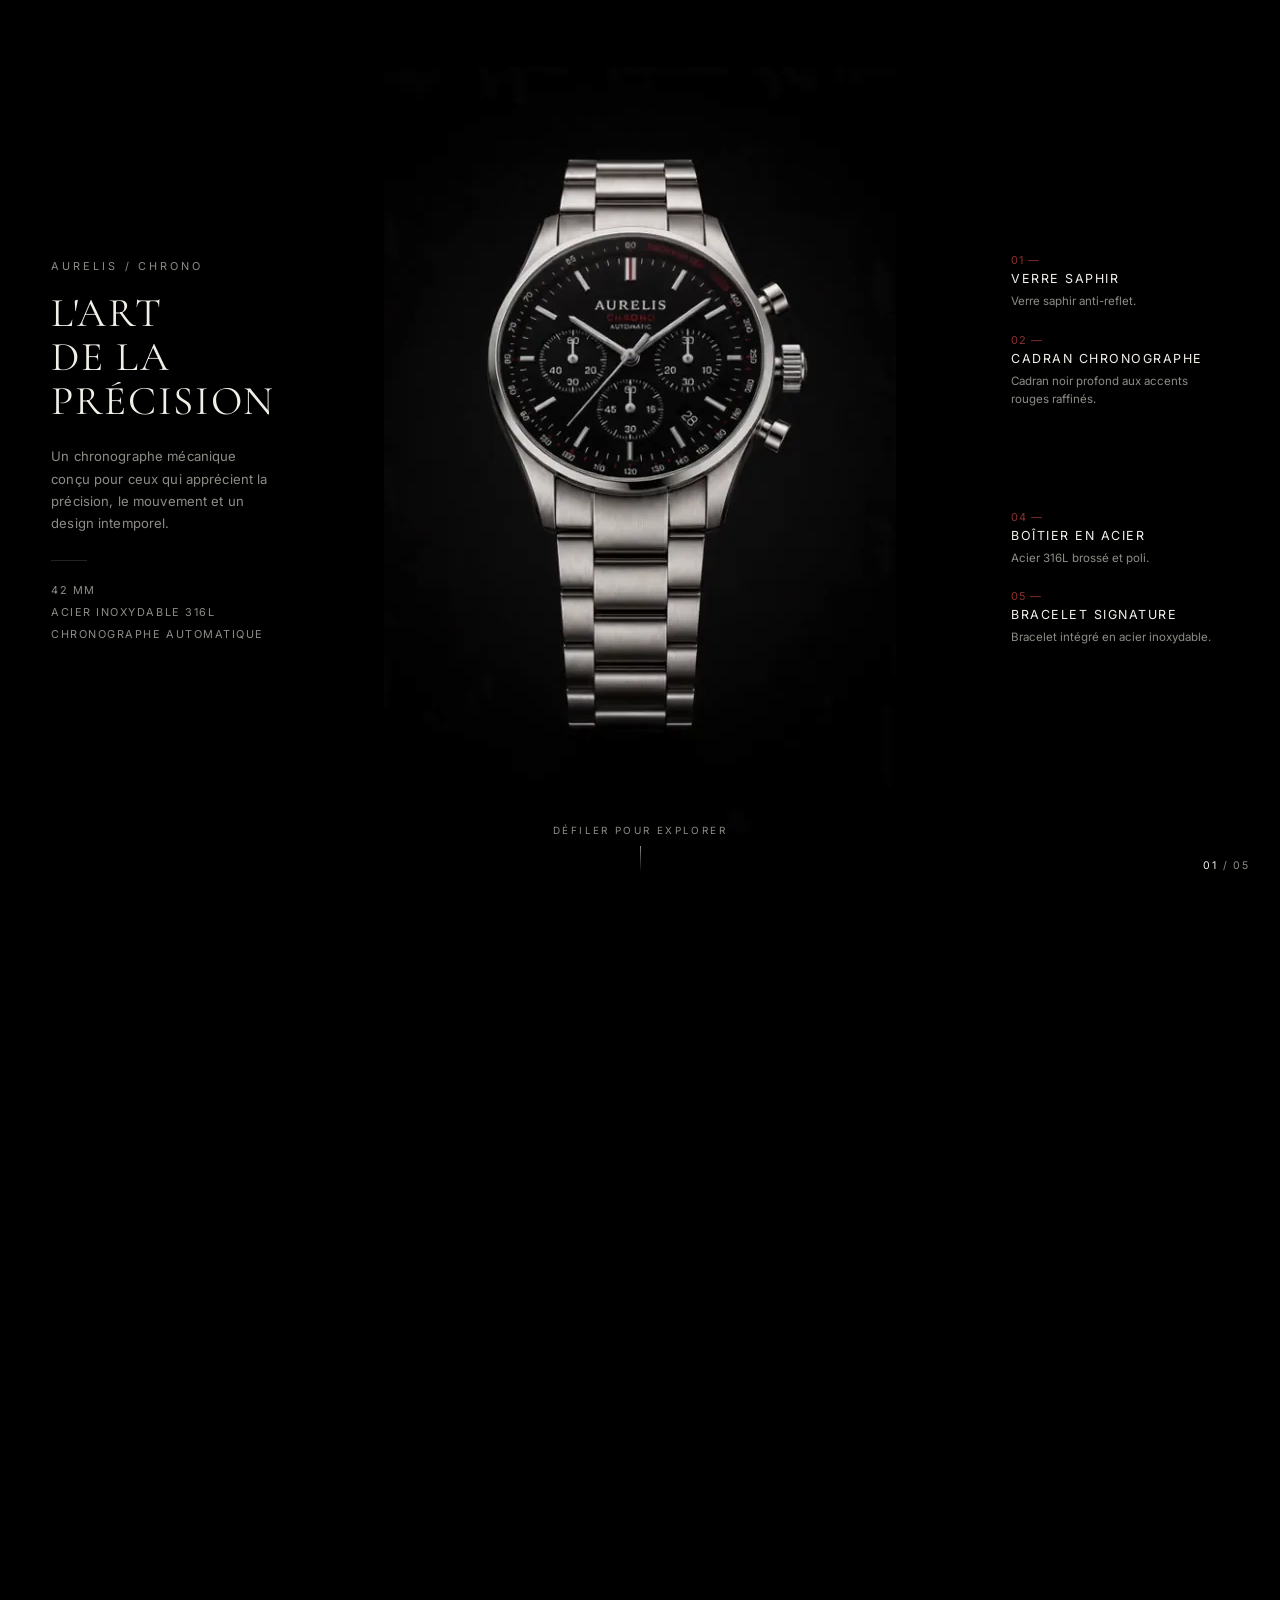
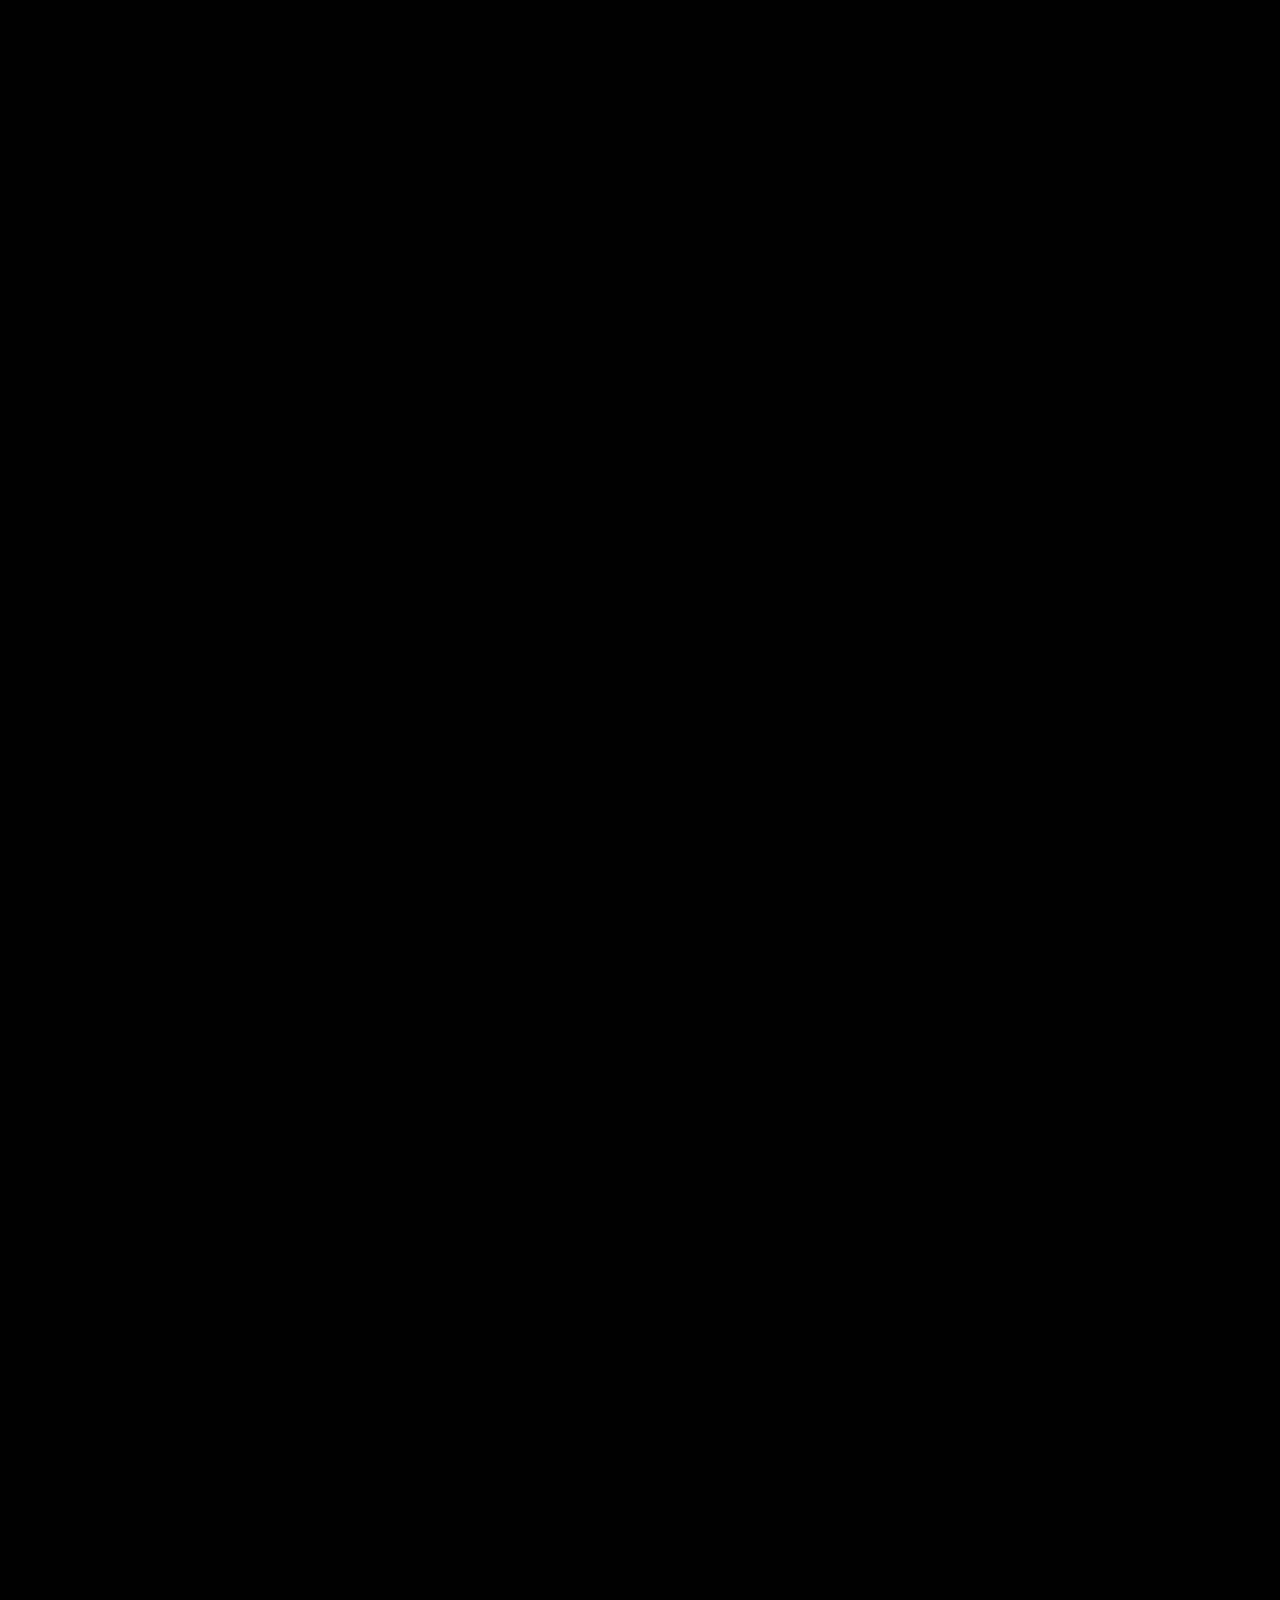
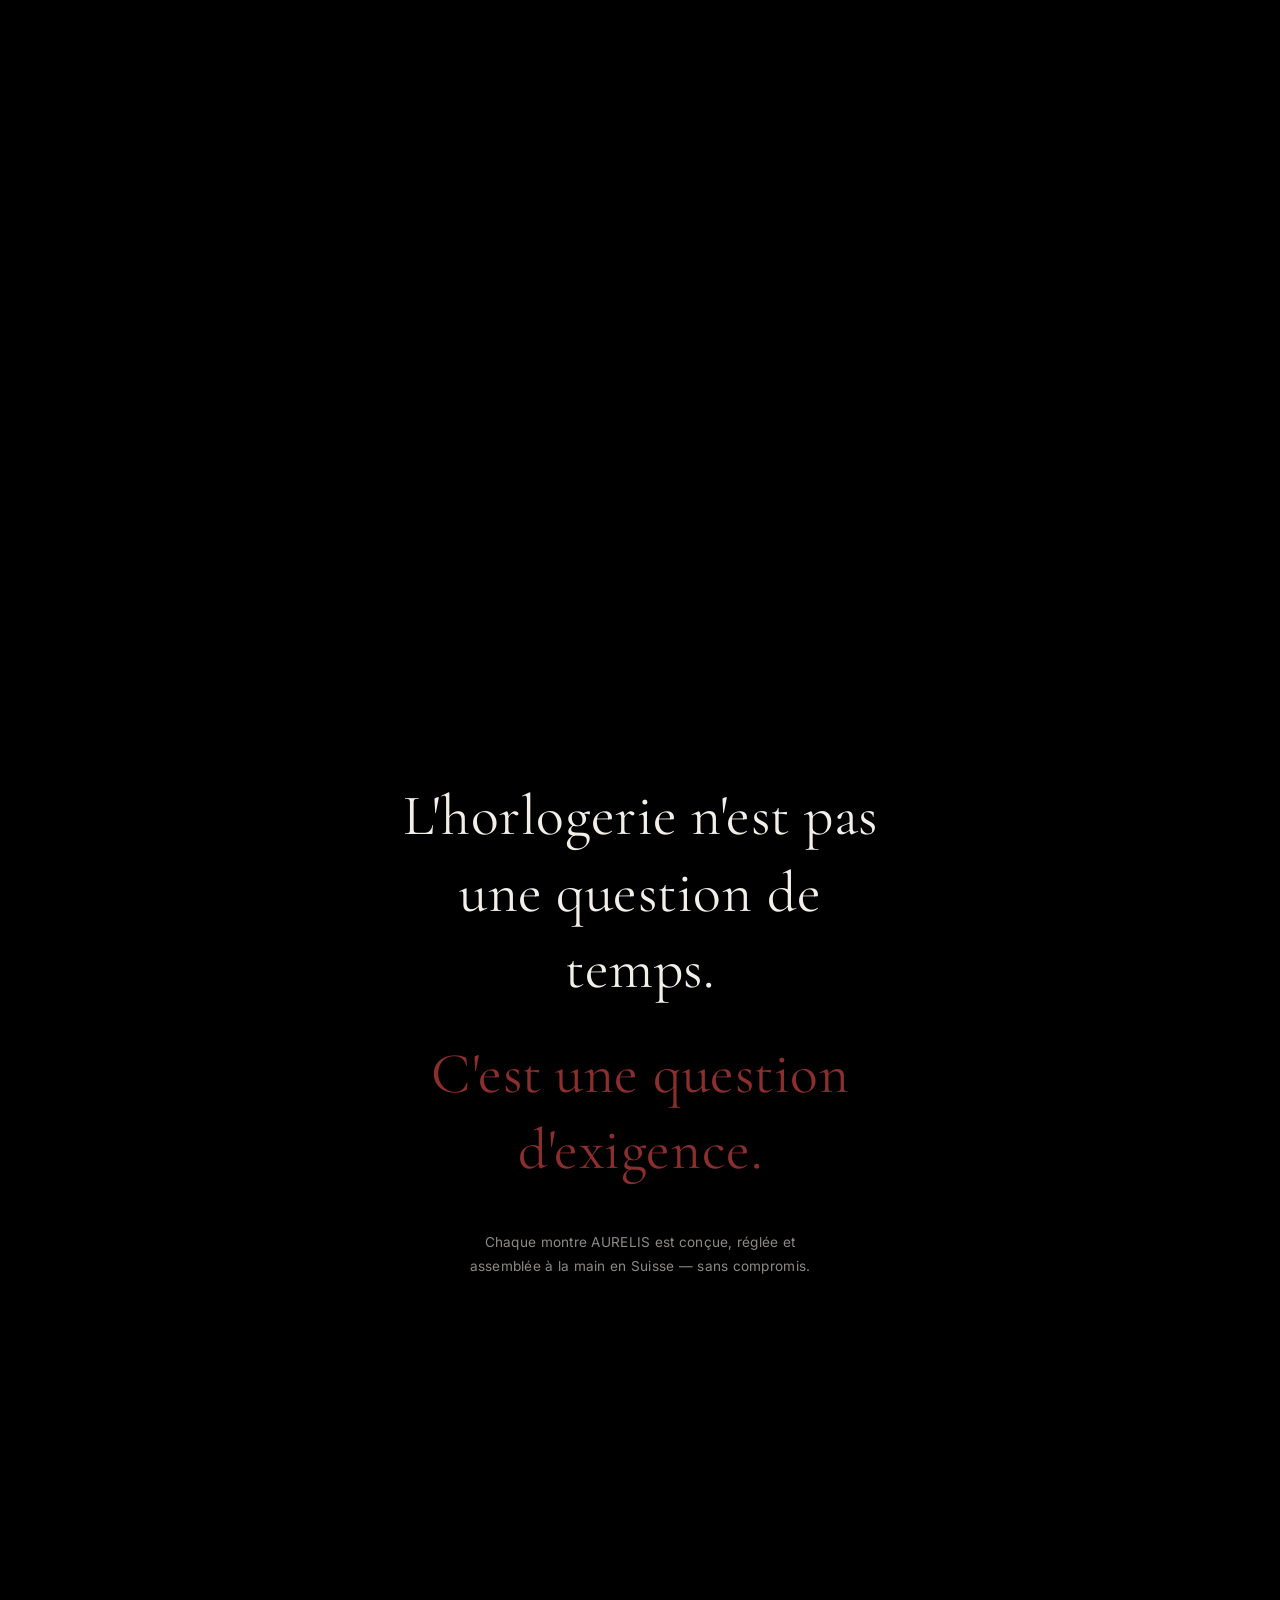
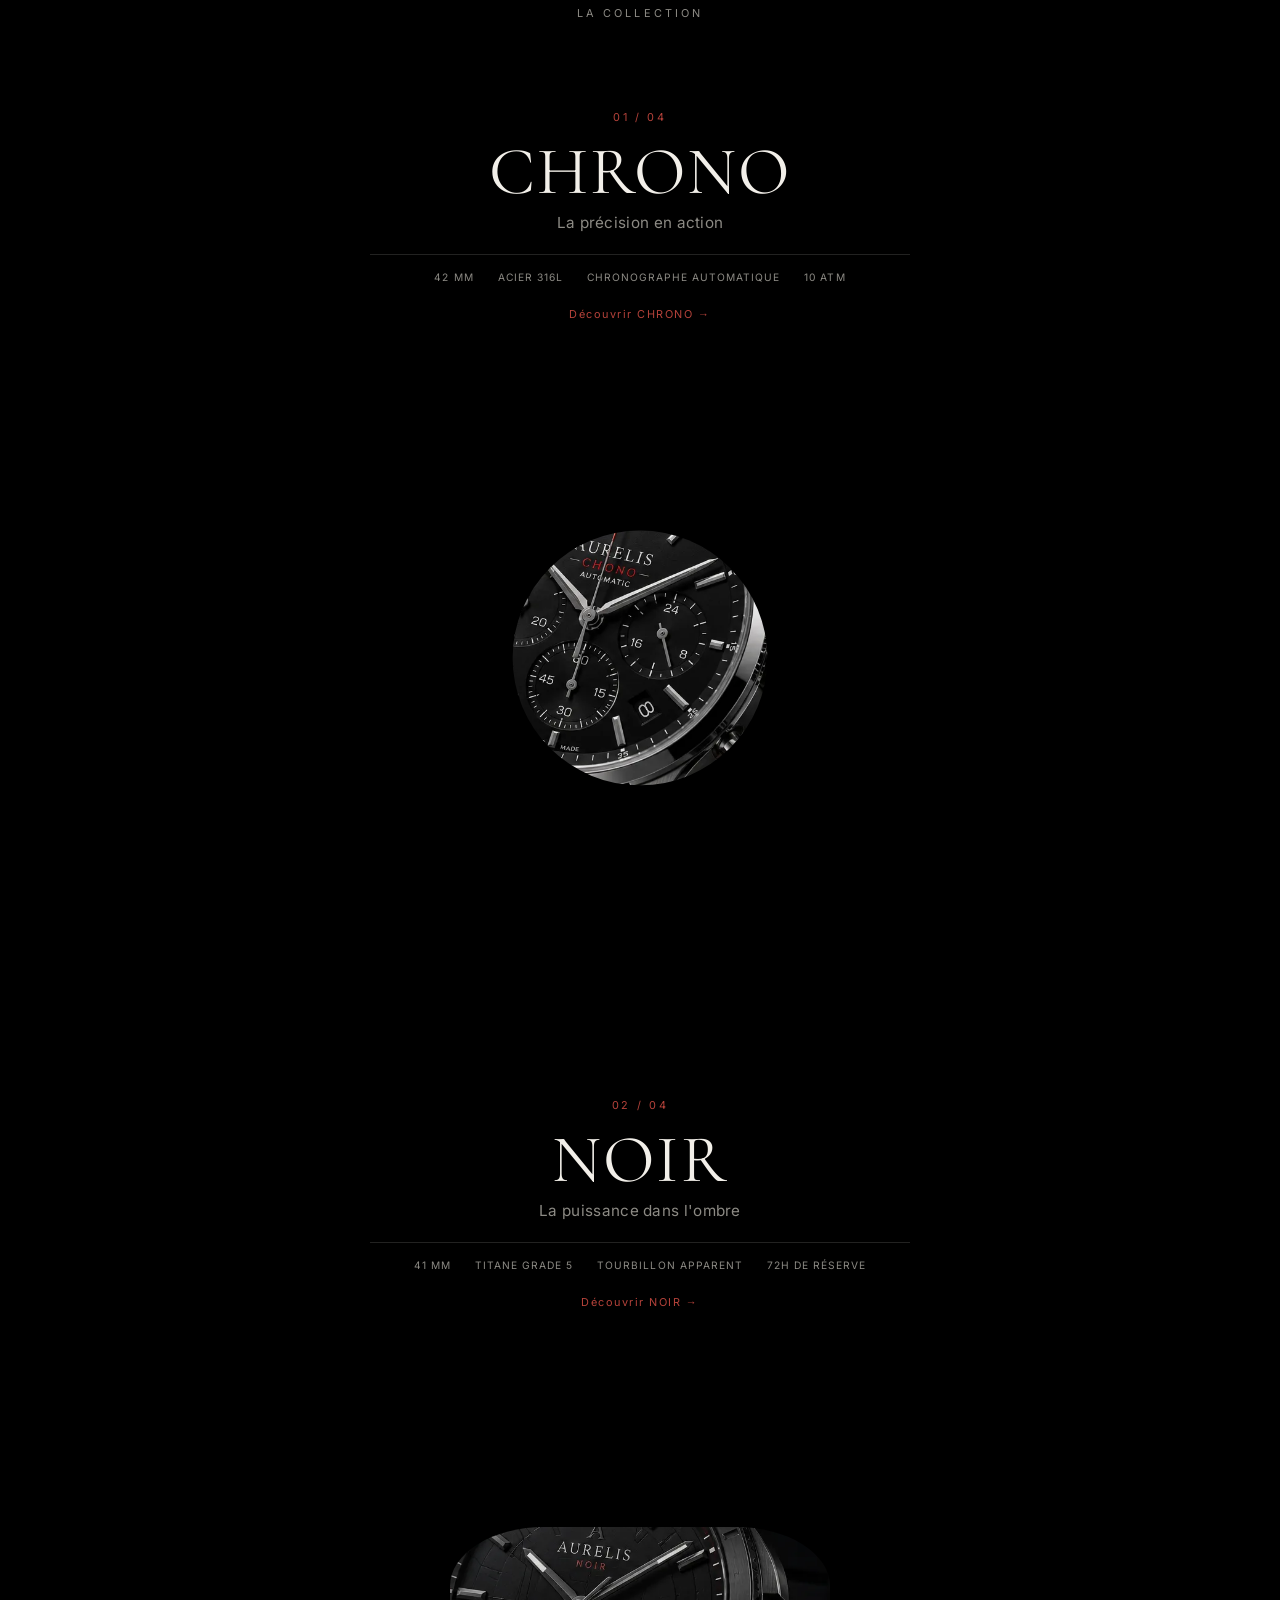
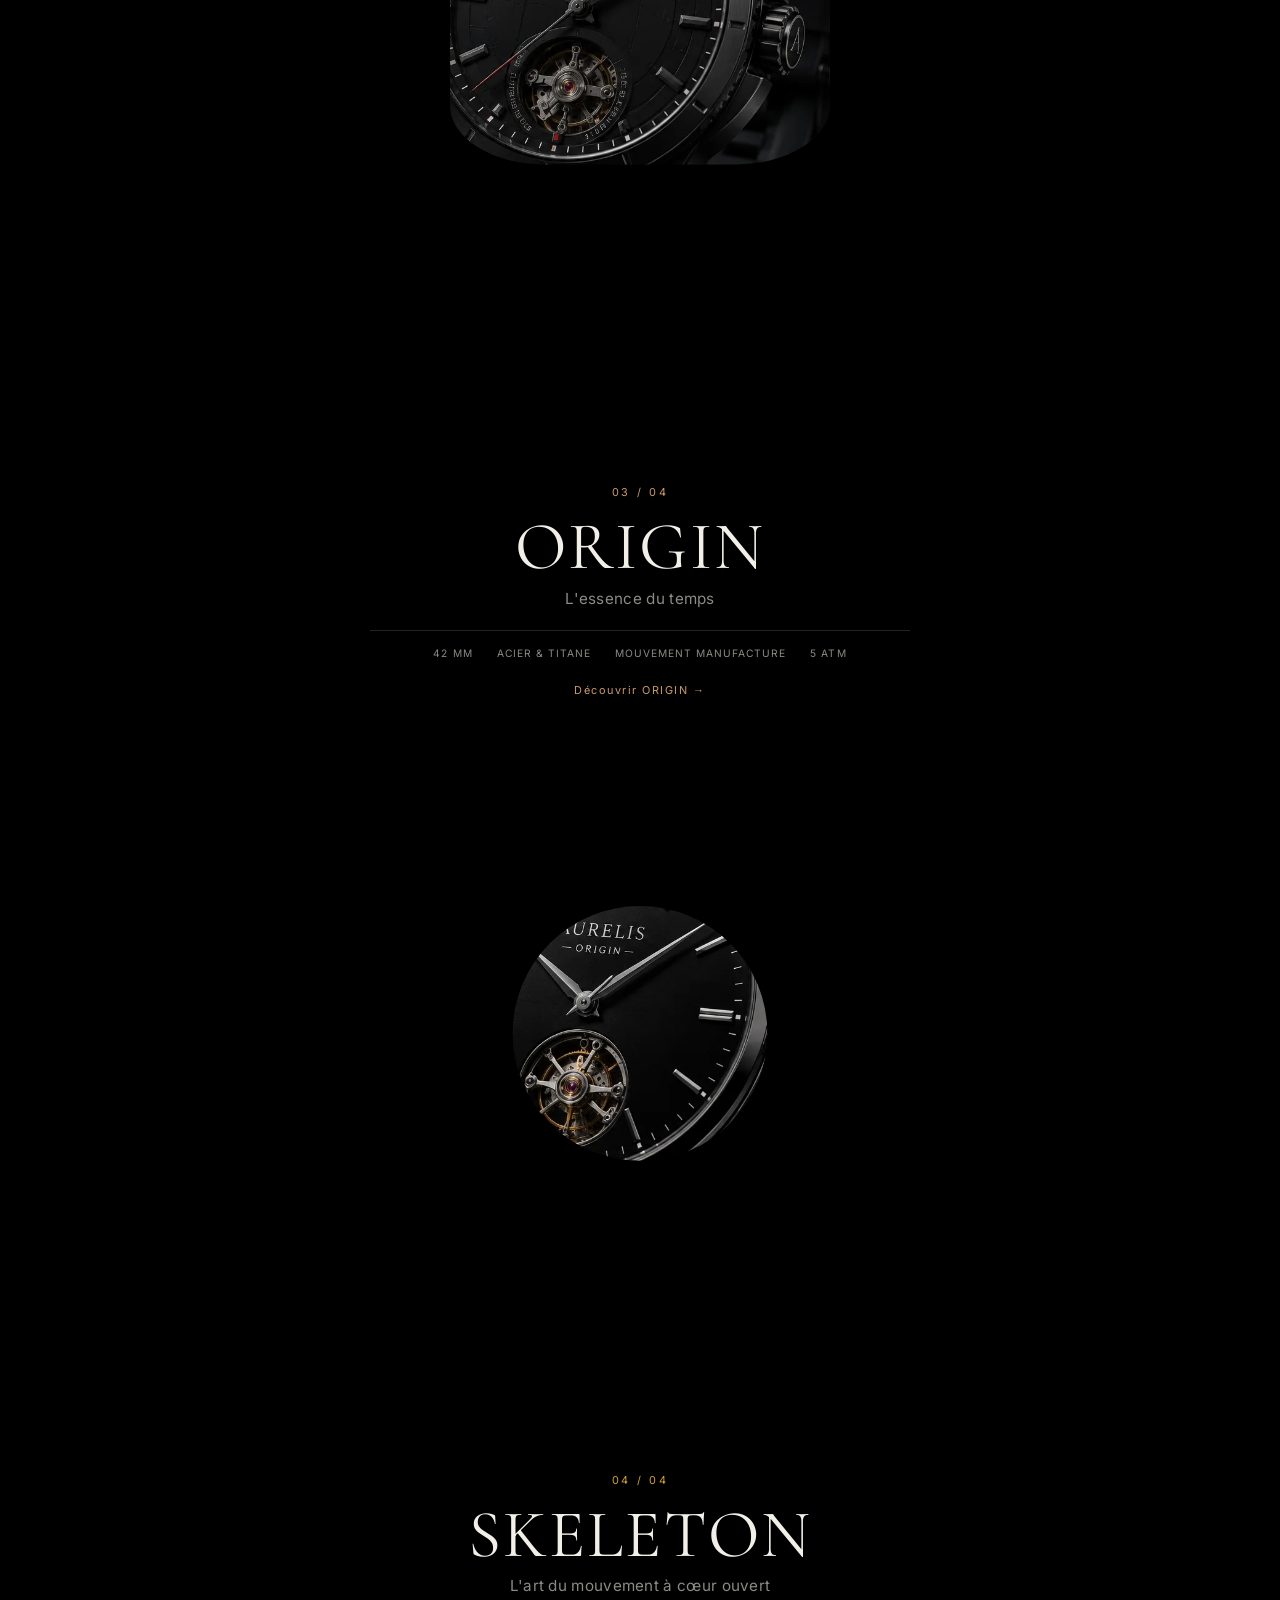
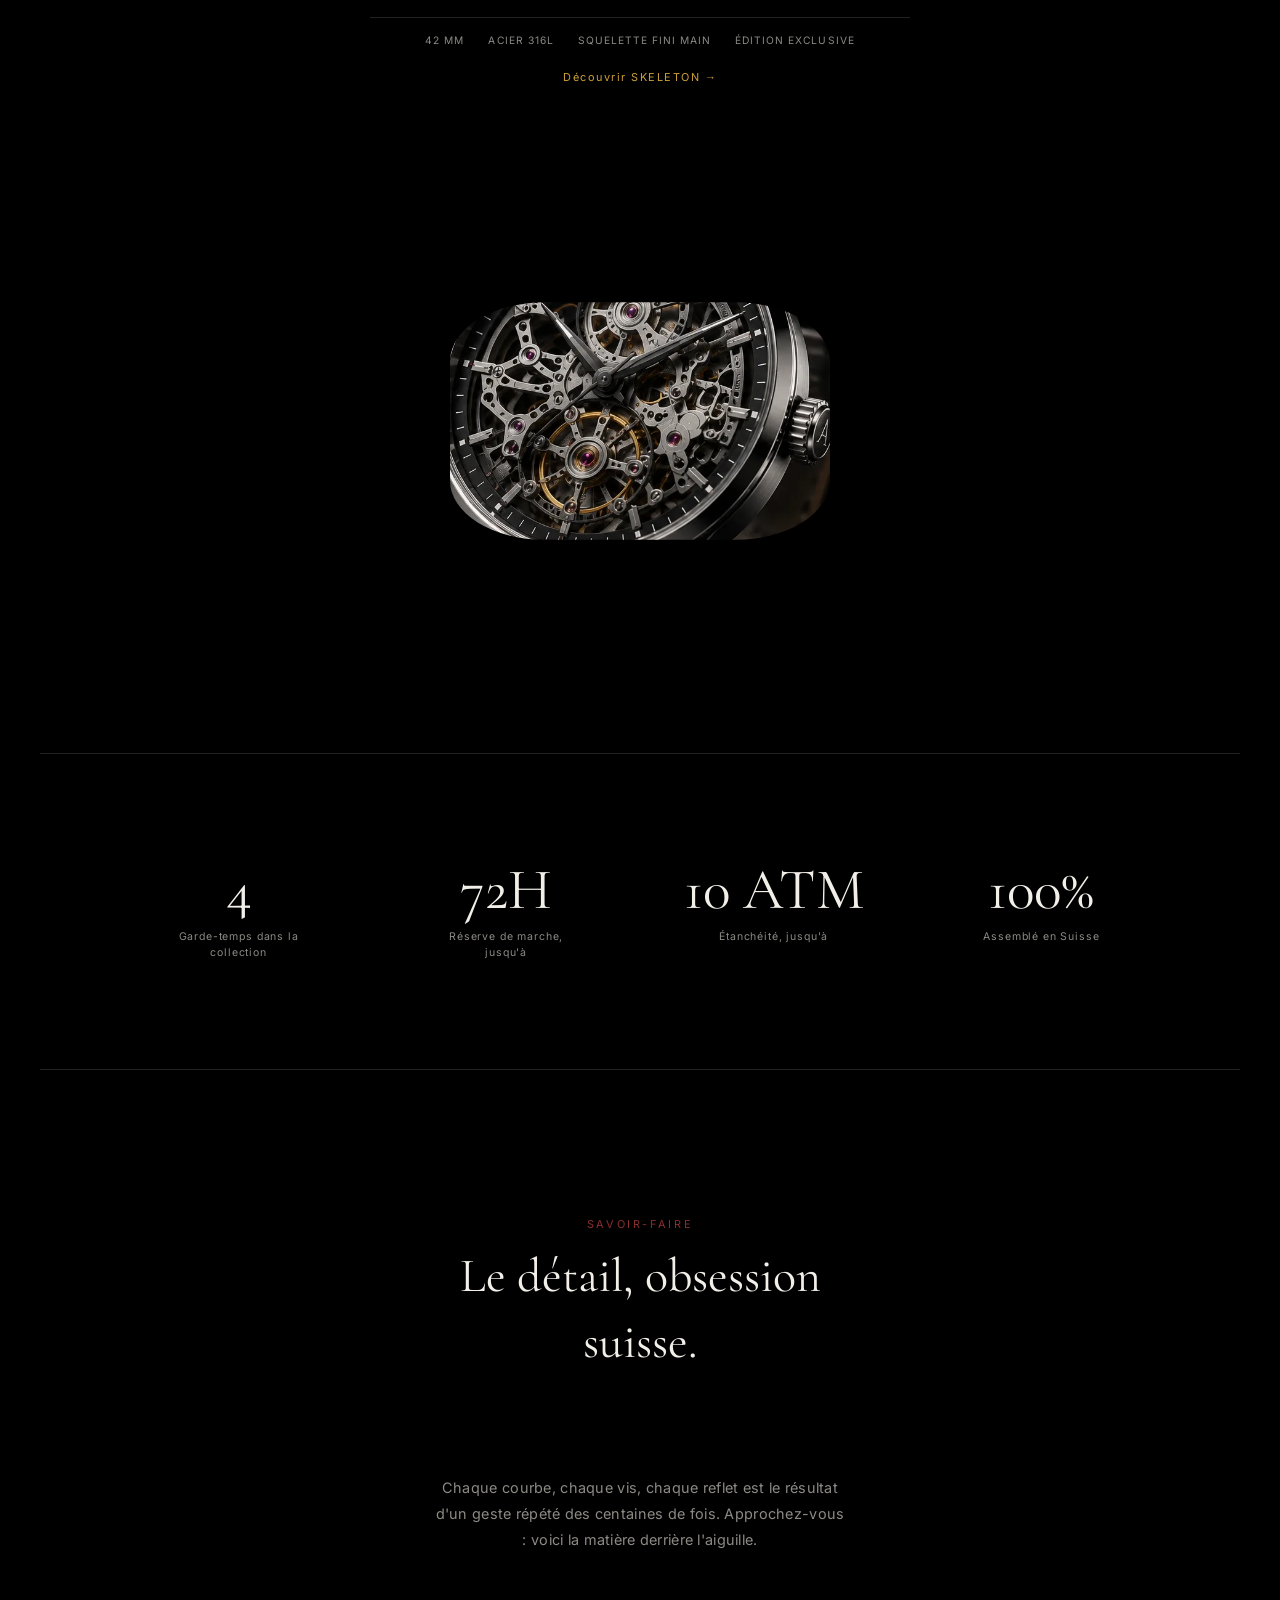
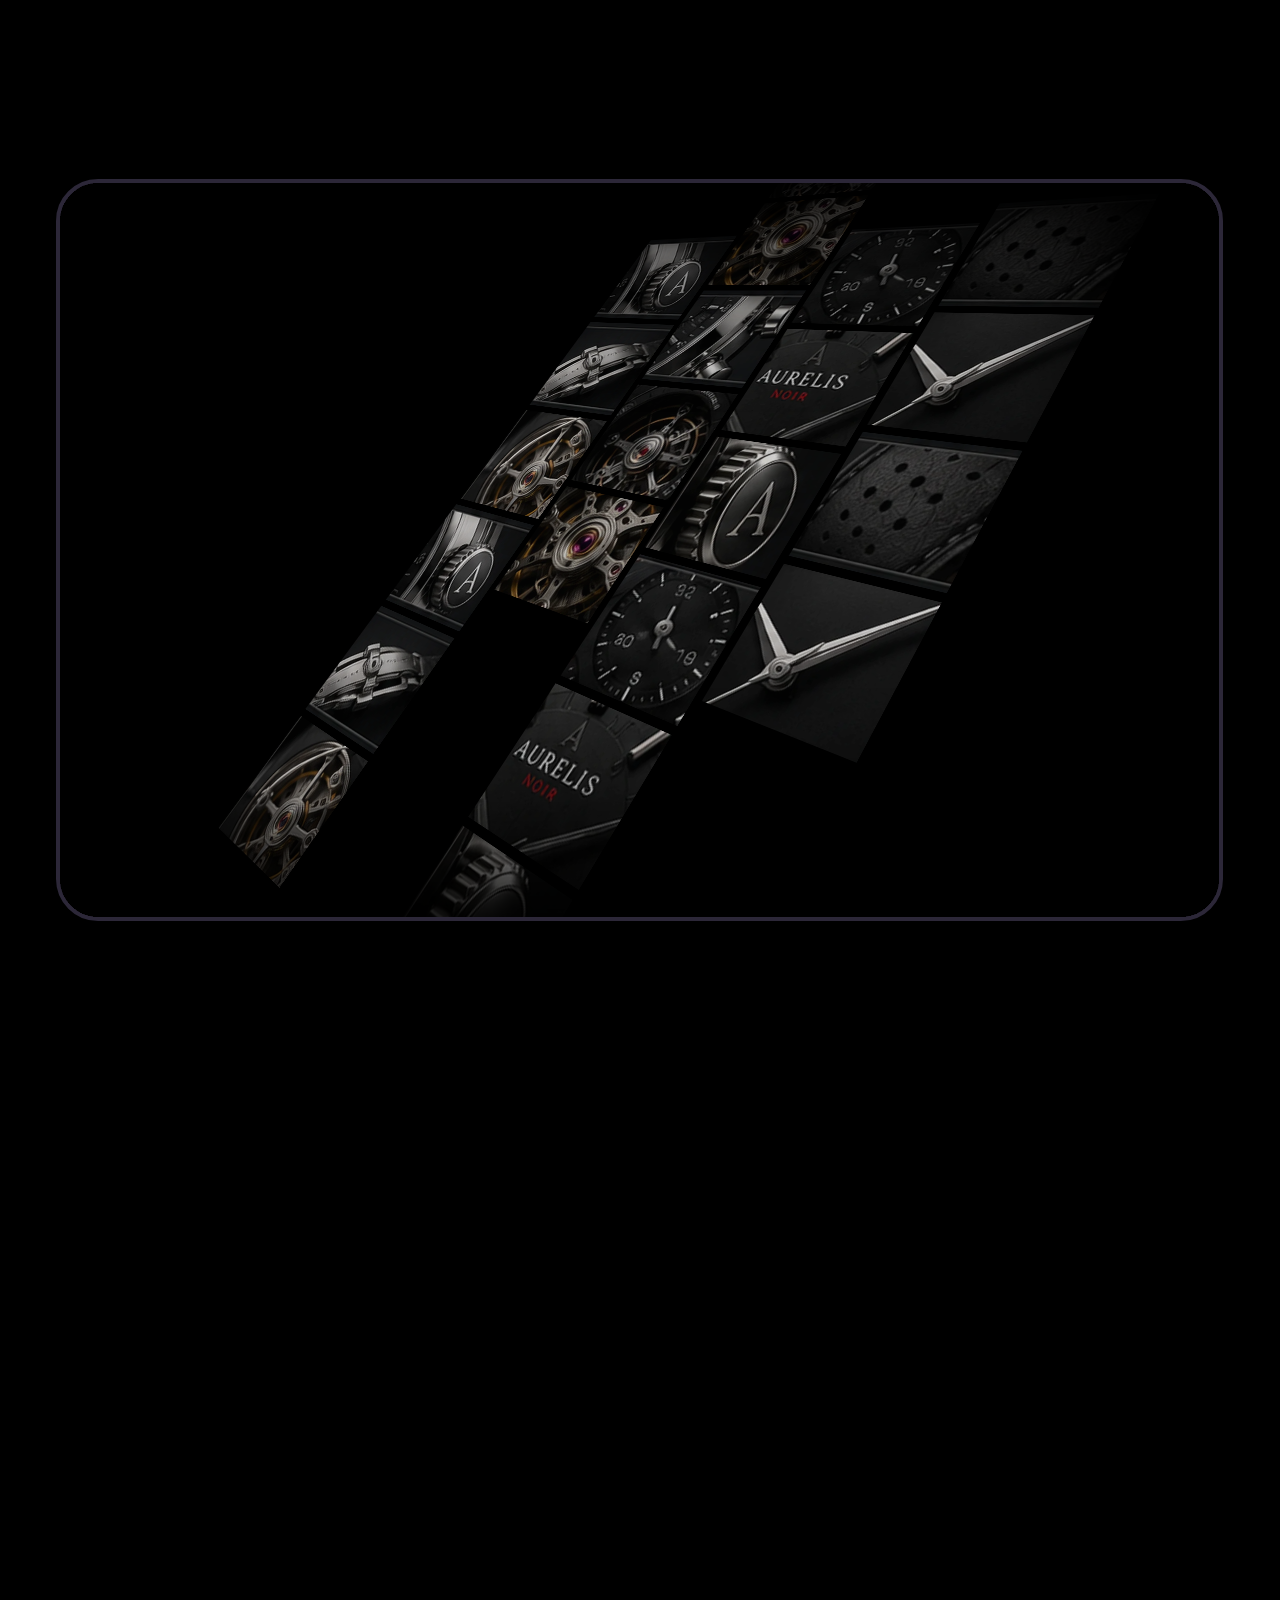
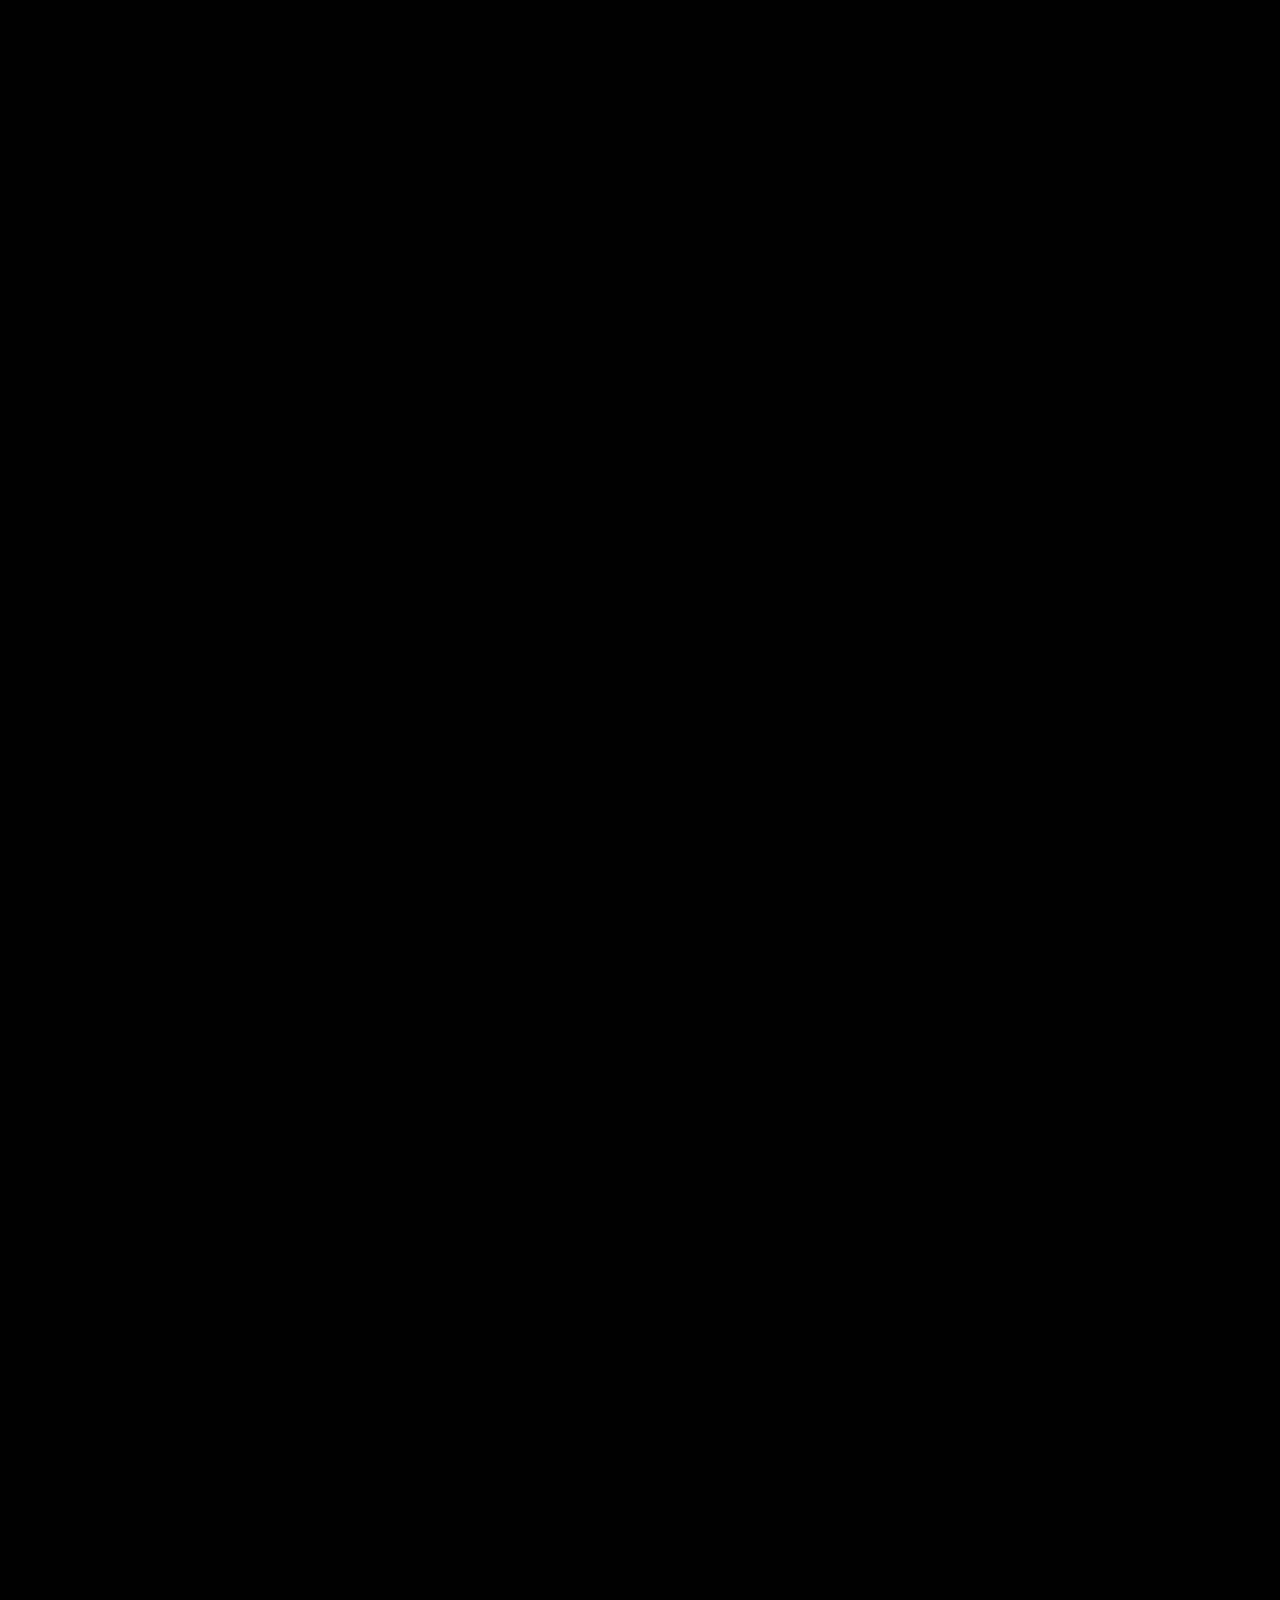
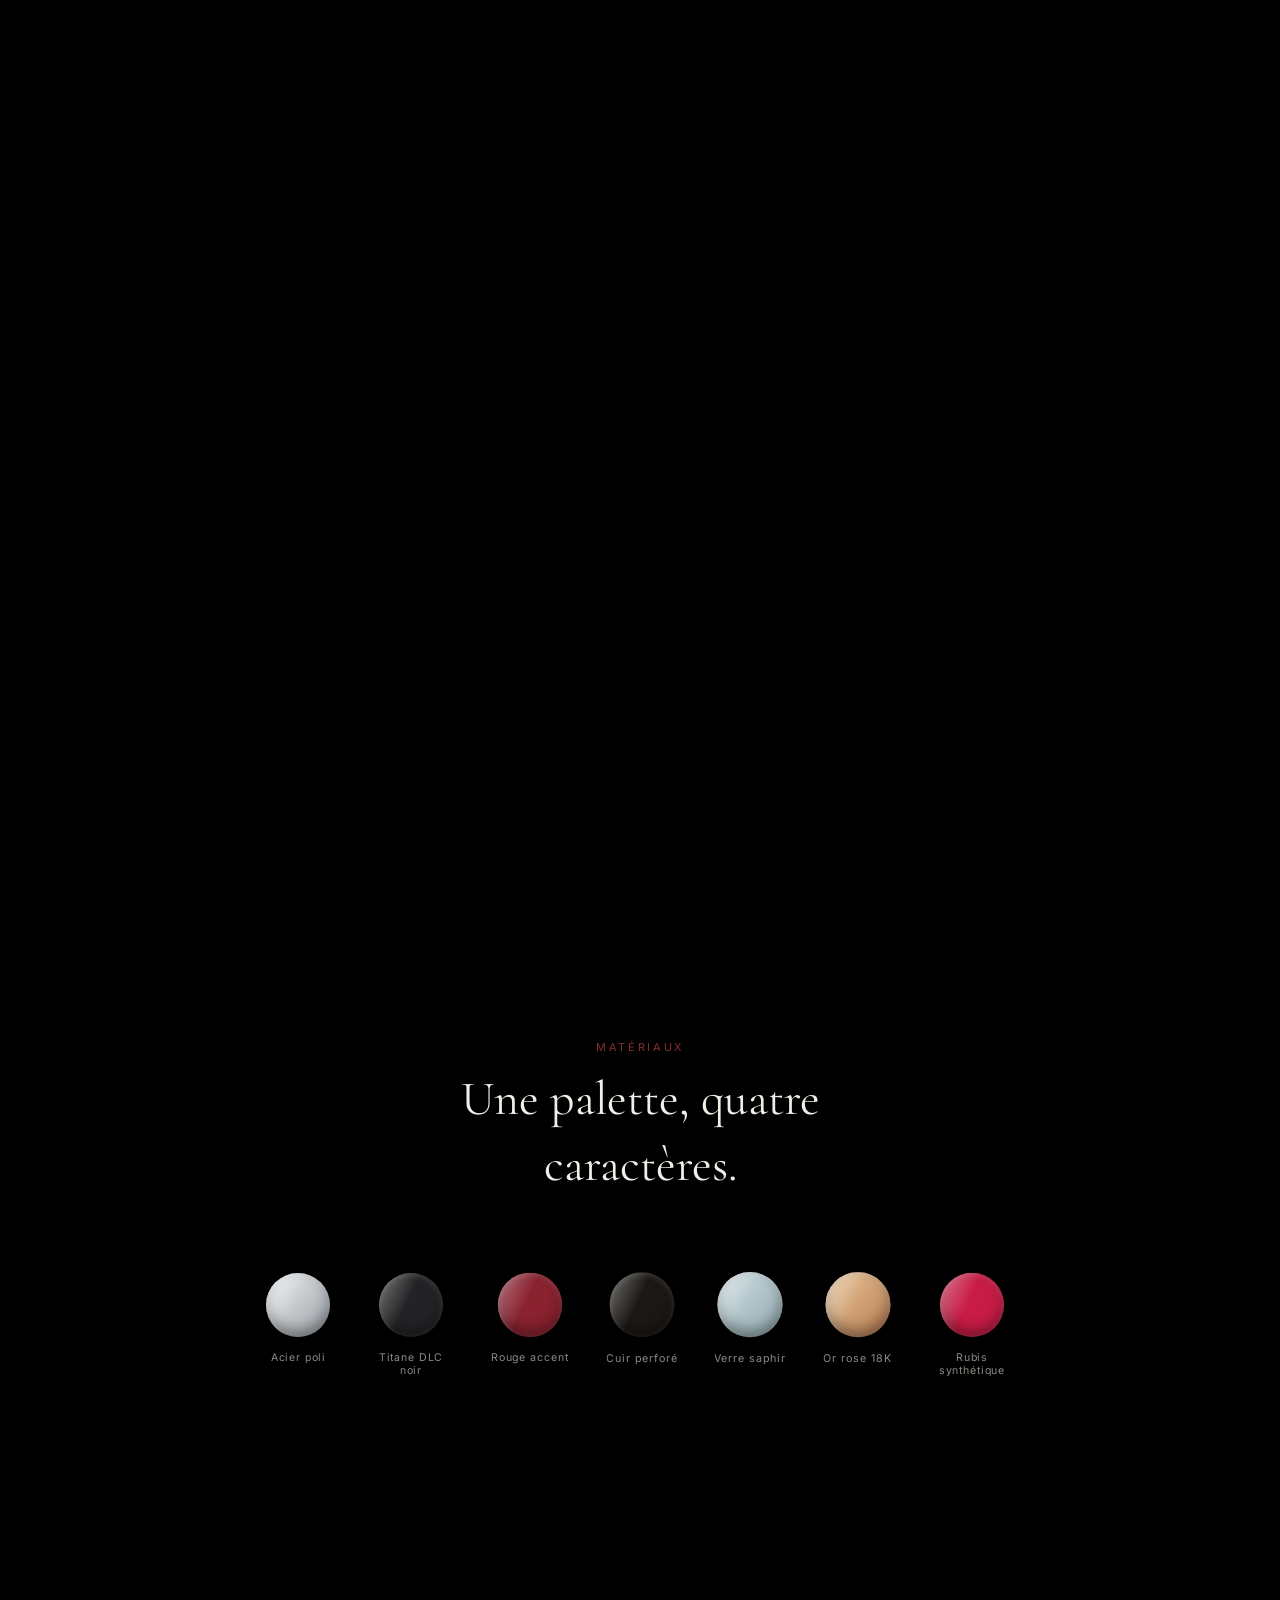
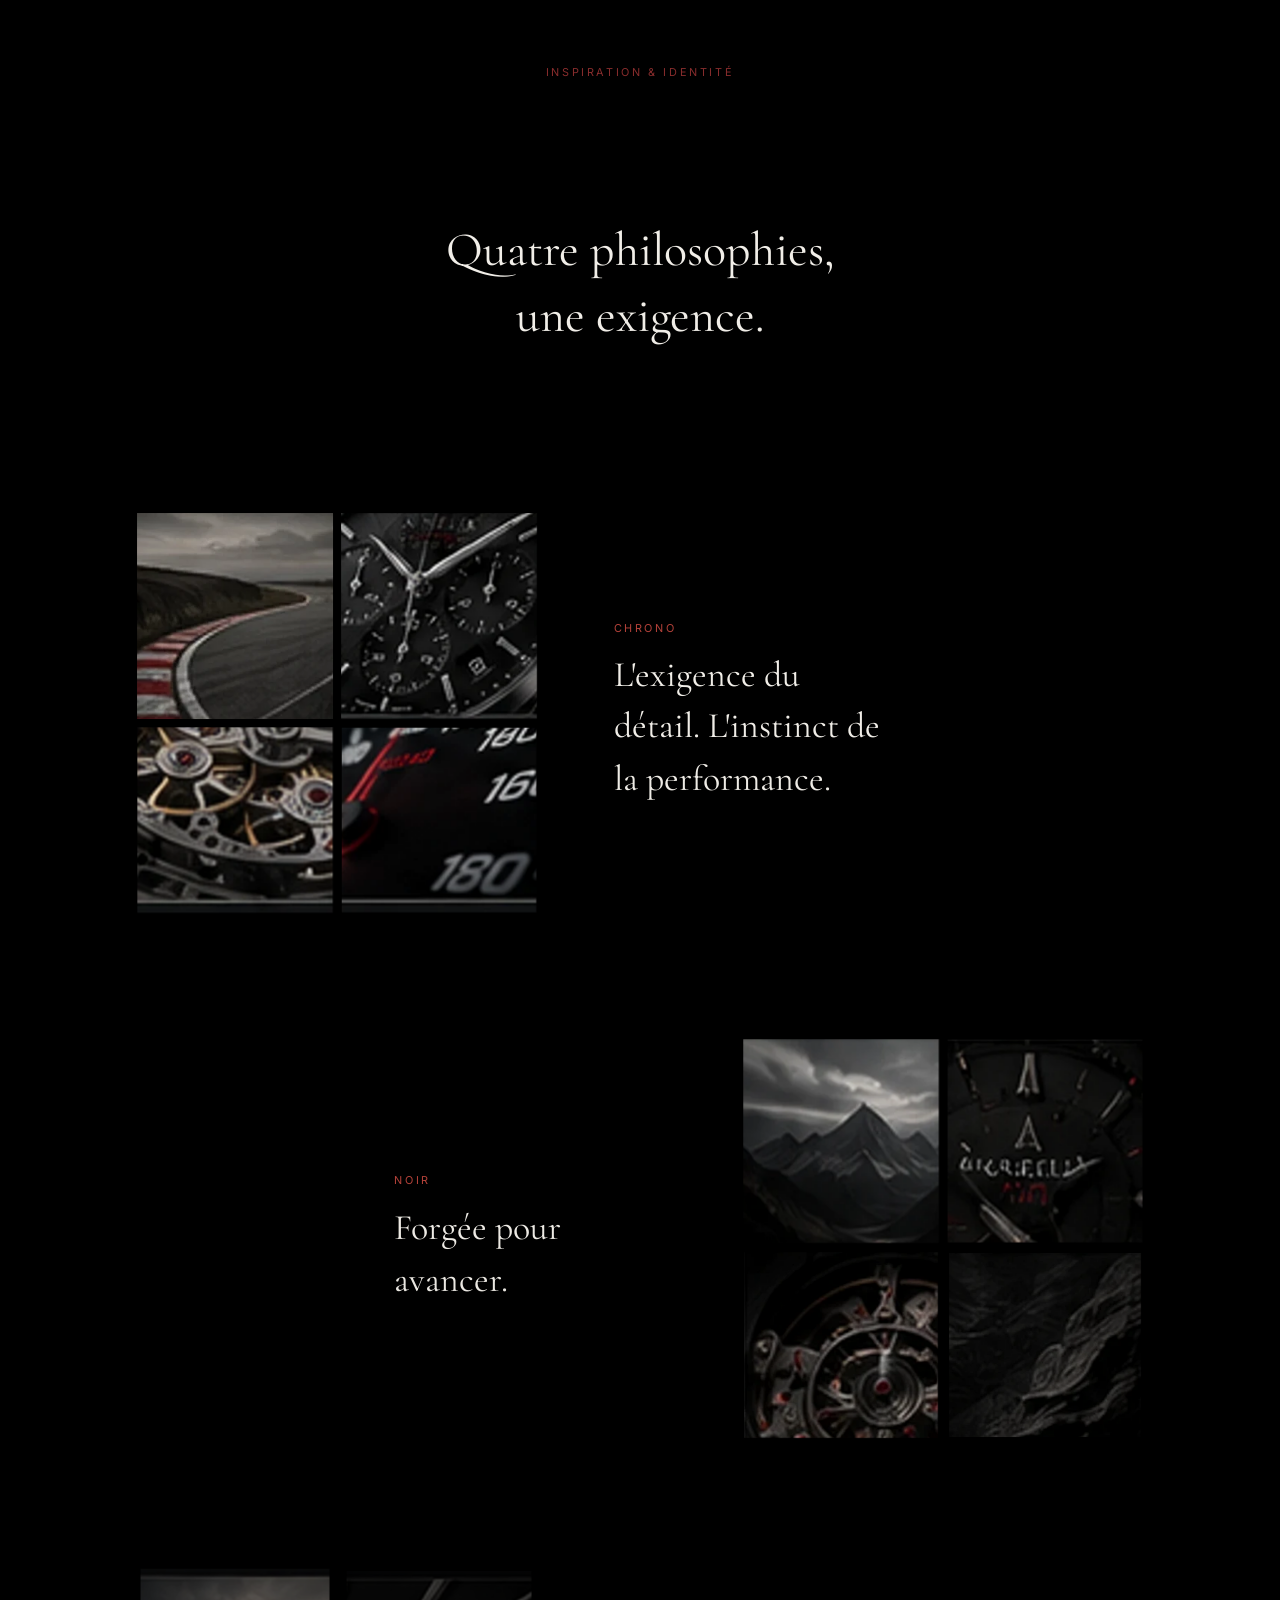
==== commit da90aed5: "Remove animated background layer and fix stuck-navigation on slow pages Root-caused two reported bug" ====
--- a/index.html
+++ b/index.html
@@ -35,11 +35,6 @@
 <div class="page-fade" id="pageFade"></div>
 <div class="grain" aria-hidden="true"></div>
 
-<div class="bg-fx" aria-hidden="true">
-  <canvas id="bgCanvas"></canvas>
-  <div class="halo" id="halo"></div>
-</div>
-
 <nav class="site-nav hero-gated" id="siteNav">
   <a href="#heroPin" class="nav-mark magnetic">A</a>
   <div class="nav-links">
--- a/assets/css/style.css
+++ b/assets/css/style.css
@@ -141,6 +141,22 @@
   100% { transform: translate(0, 0); }
 }
 
+@media (pointer: coarse) {
+  /* mix-blend-mode forces the browser to re-blend the whole viewport under
+     this layer on every repaint; the shifting animation makes that happen
+     every frame. Not worth the cost on a touch device — a flat, static,
+     low-opacity layer reads close enough to the same texture. */
+  .grain {
+    animation: none;
+    mix-blend-mode: normal;
+    opacity: 0.03;
+  }
+}
+
+@media (prefers-reduced-motion: reduce) {
+  .grain { animation: none; }
+}
+
 /* ---------- lightbox ---------- */
 
 .lightbox {
@@ -207,34 +223,6 @@
 @media (max-width: 680px) {
   .lightbox-close { top: 16px; right: 16px; width: 36px; height: 36px; font-size: 1.3rem; }
   .lightbox-caption { bottom: 20px; font-size: 0.6rem; }
-}
-
-/* ---------- ambient background (gears + halo) ---------- */
-
-.bg-fx {
-  position: fixed;
-  inset: 0;
-  z-index: -1;
-  overflow: hidden;
-  pointer-events: none;
-}
-
-#bgCanvas {
-  position: absolute;
-  inset: 0;
-}
-
-.halo {
-  position: absolute;
-  top: 50%;
-  left: 50%;
-  width: 100vmax;
-  height: 100vmax;
-  transform: translate(-50%, -50%);
-  border-radius: 50%;
-  background-color: #1a1a1a;
-  opacity: 0.3;
-  filter: blur(100px);
 }
 
 /* ---------- site nav ---------- */
@@ -254,7 +242,7 @@
   opacity: 1;
   transform: translateY(0);
   pointer-events: auto;
-  transition: opacity 0.5s ease, transform 0.5s ease, background 0.4s ease, backdrop-filter 0.4s ease;
+  transition: opacity 0.5s ease, transform 0.5s ease, background 0.4s ease;
 }
 
 .site-nav.hero-gated {
@@ -273,6 +261,16 @@
   background: rgba(0, 0, 0, 0.55);
   backdrop-filter: blur(10px);
   -webkit-backdrop-filter: blur(10px);
+}
+
+@media (pointer: coarse) {
+  /* backdrop-filter re-blurs everything behind a fixed bar on every scroll
+     frame; a denser flat background reads close enough without the cost. */
+  .site-nav.is-scrolled {
+    background: rgba(0, 0, 0, 0.8);
+    backdrop-filter: none;
+    -webkit-backdrop-filter: none;
+  }
 }
 
 .nav-mark {
@@ -1498,11 +1496,6 @@
 }
 
 @media (max-width: 860px) {
-  /* 100vmax is dominated by the (tall) viewport height on portrait
-     phones, making the halo cover the entire screen in a flat wash of
-     color instead of a contained glow; size it off the width instead. */
-  .halo { width: 140vw; height: 140vw; opacity: 0.22; }
-
   .hero-pin { height: 480vh; }
   .hero-stage {
     display: flex;
